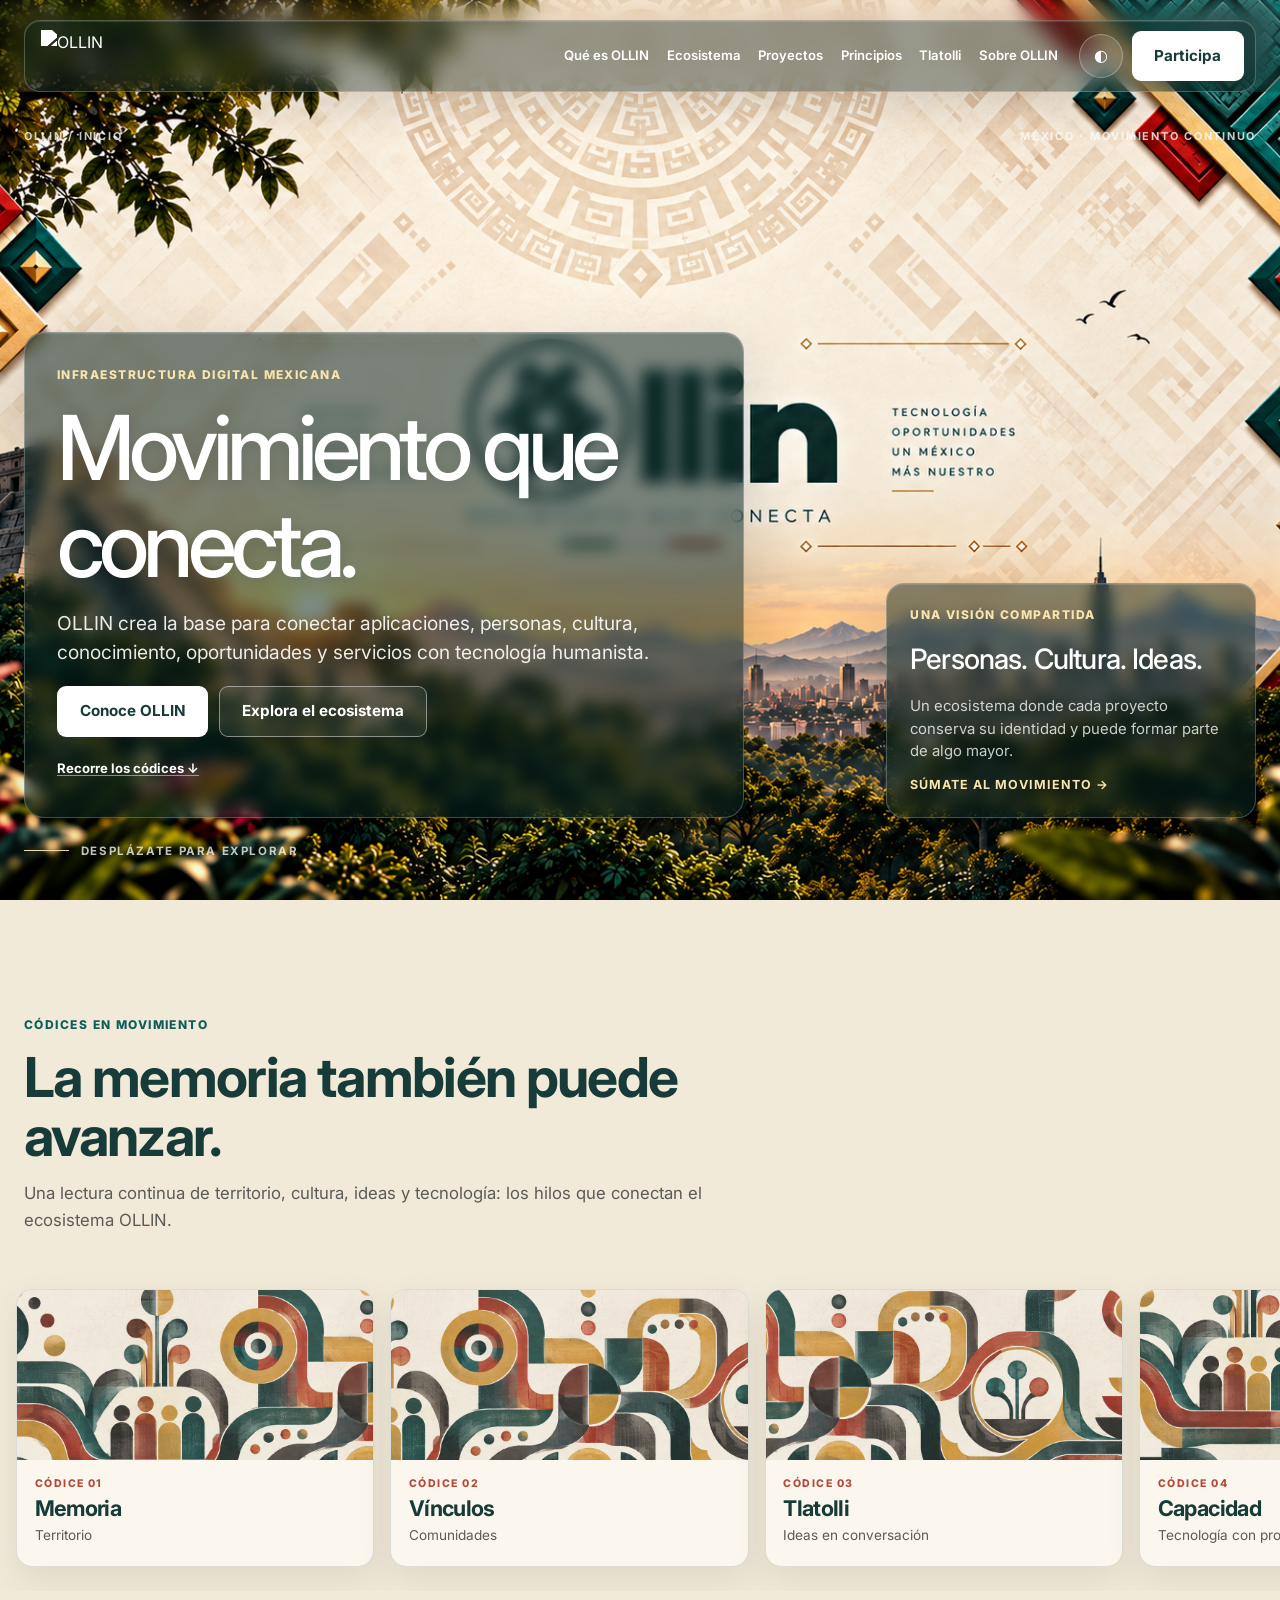
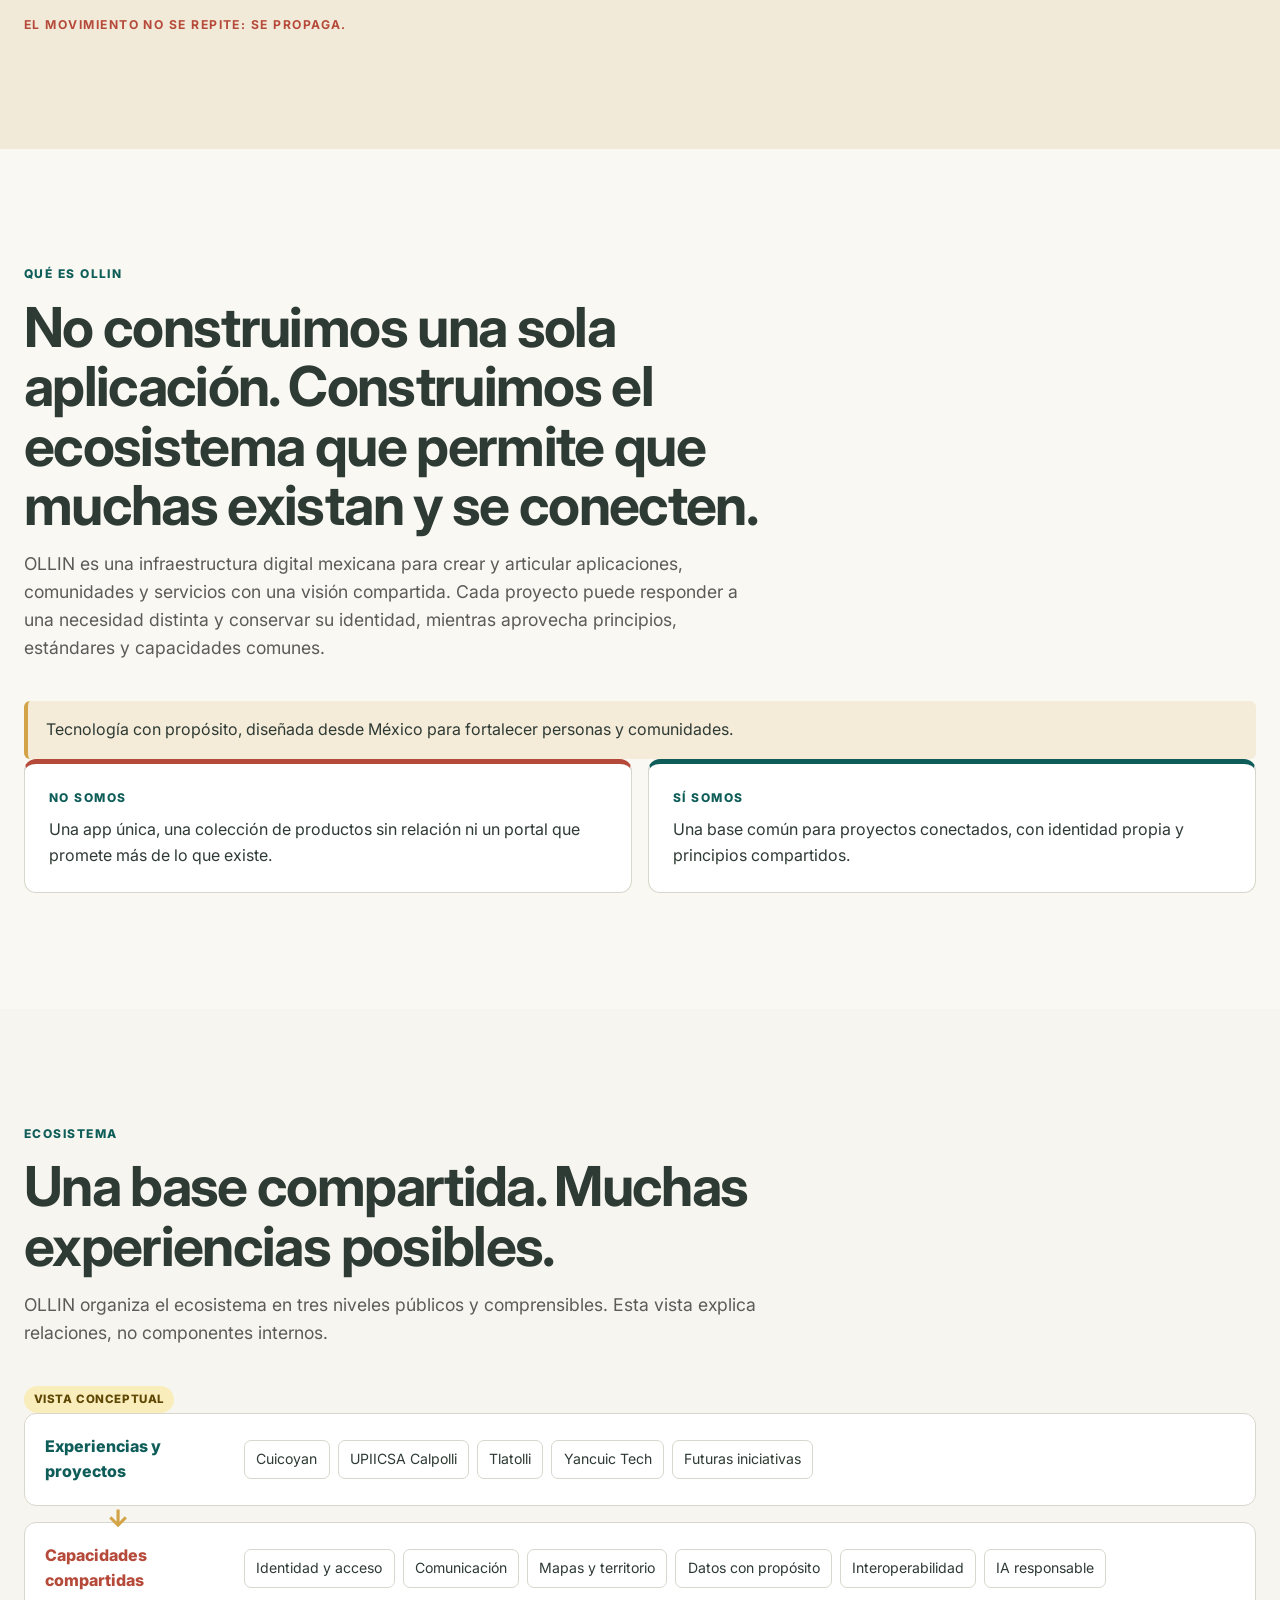
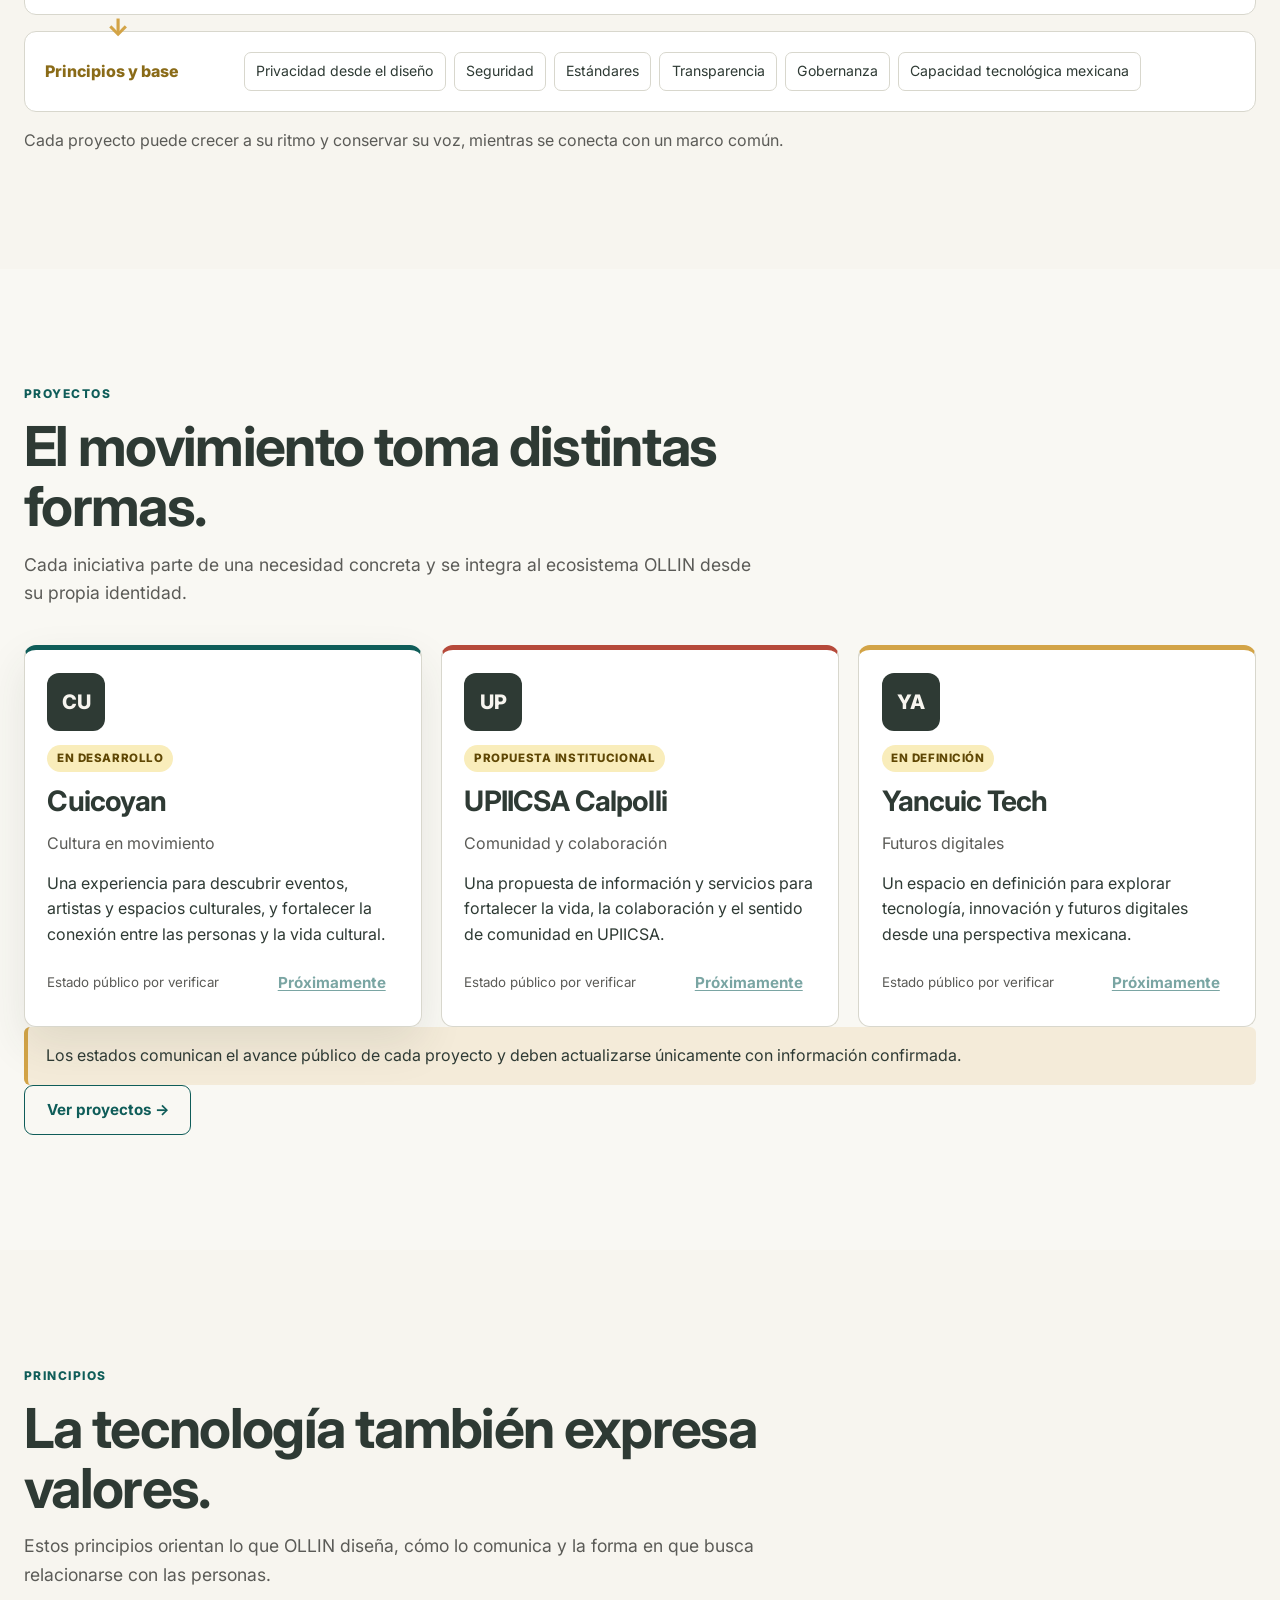
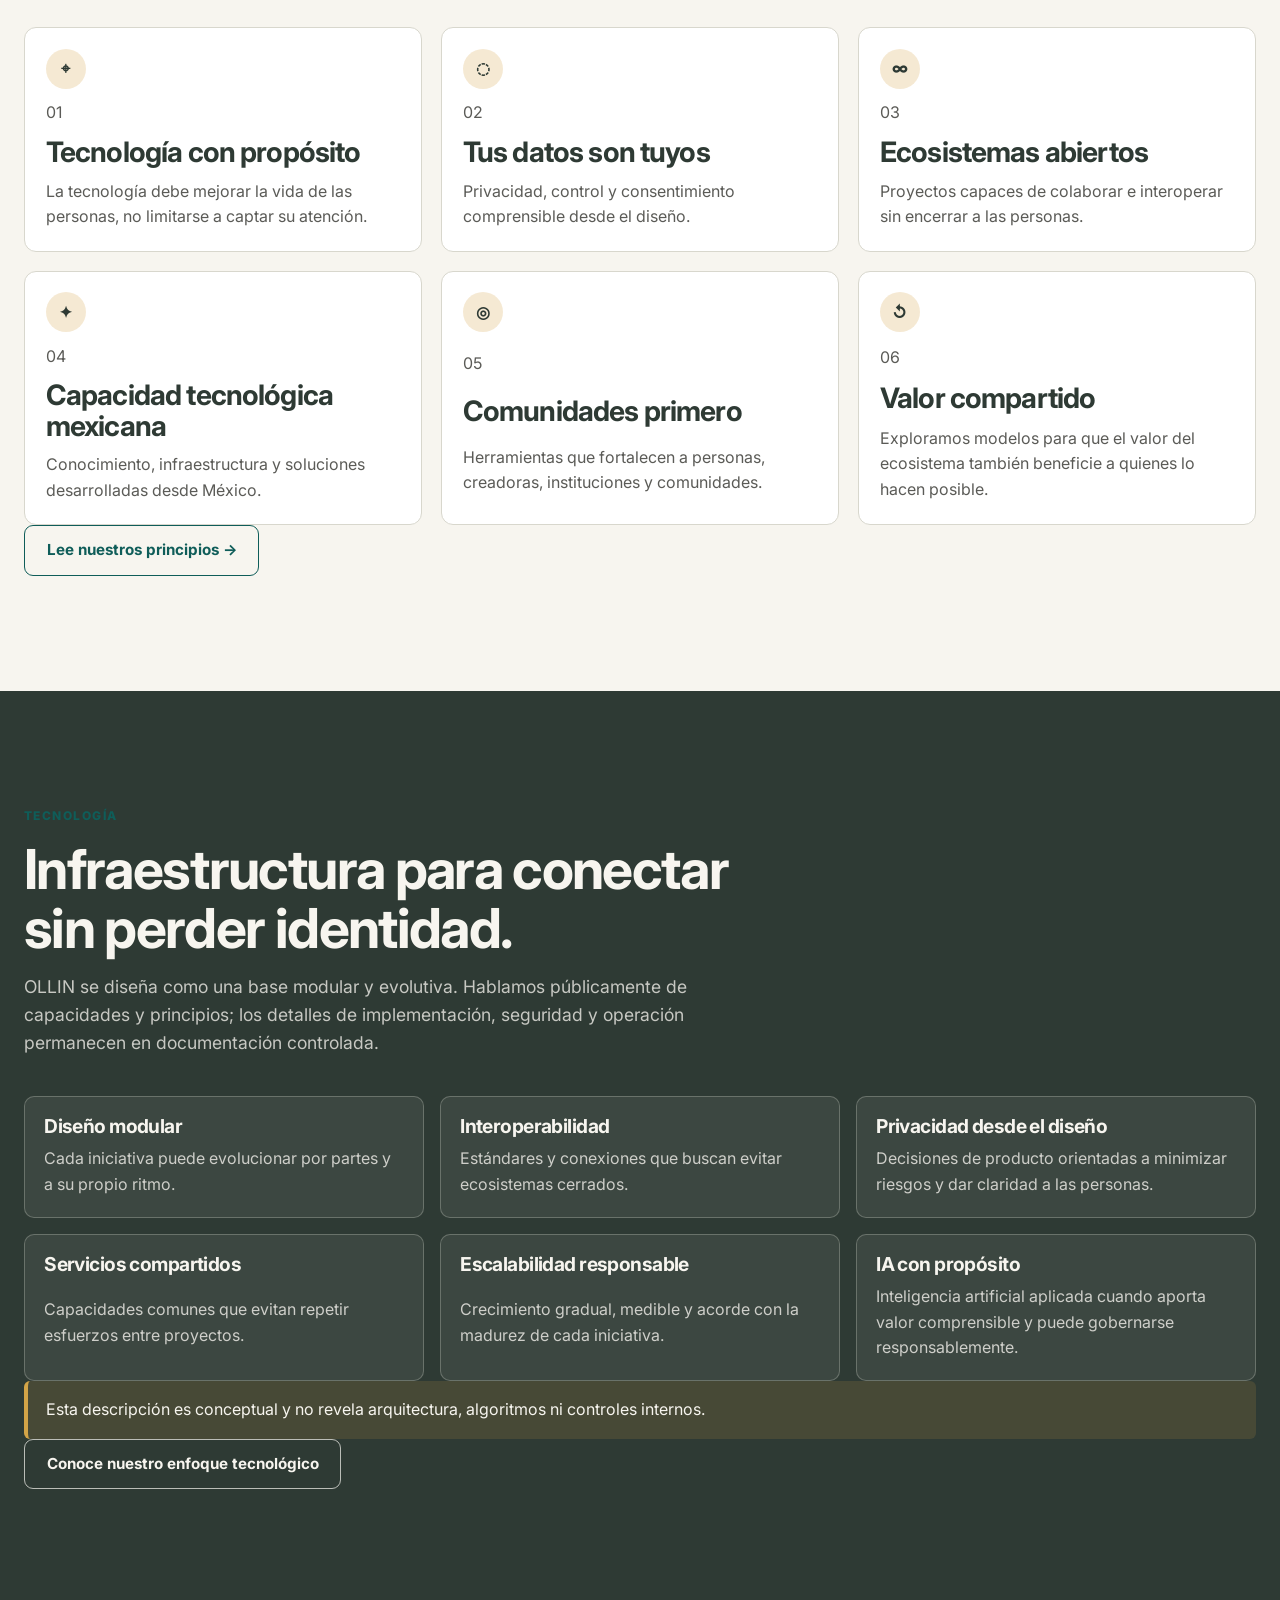
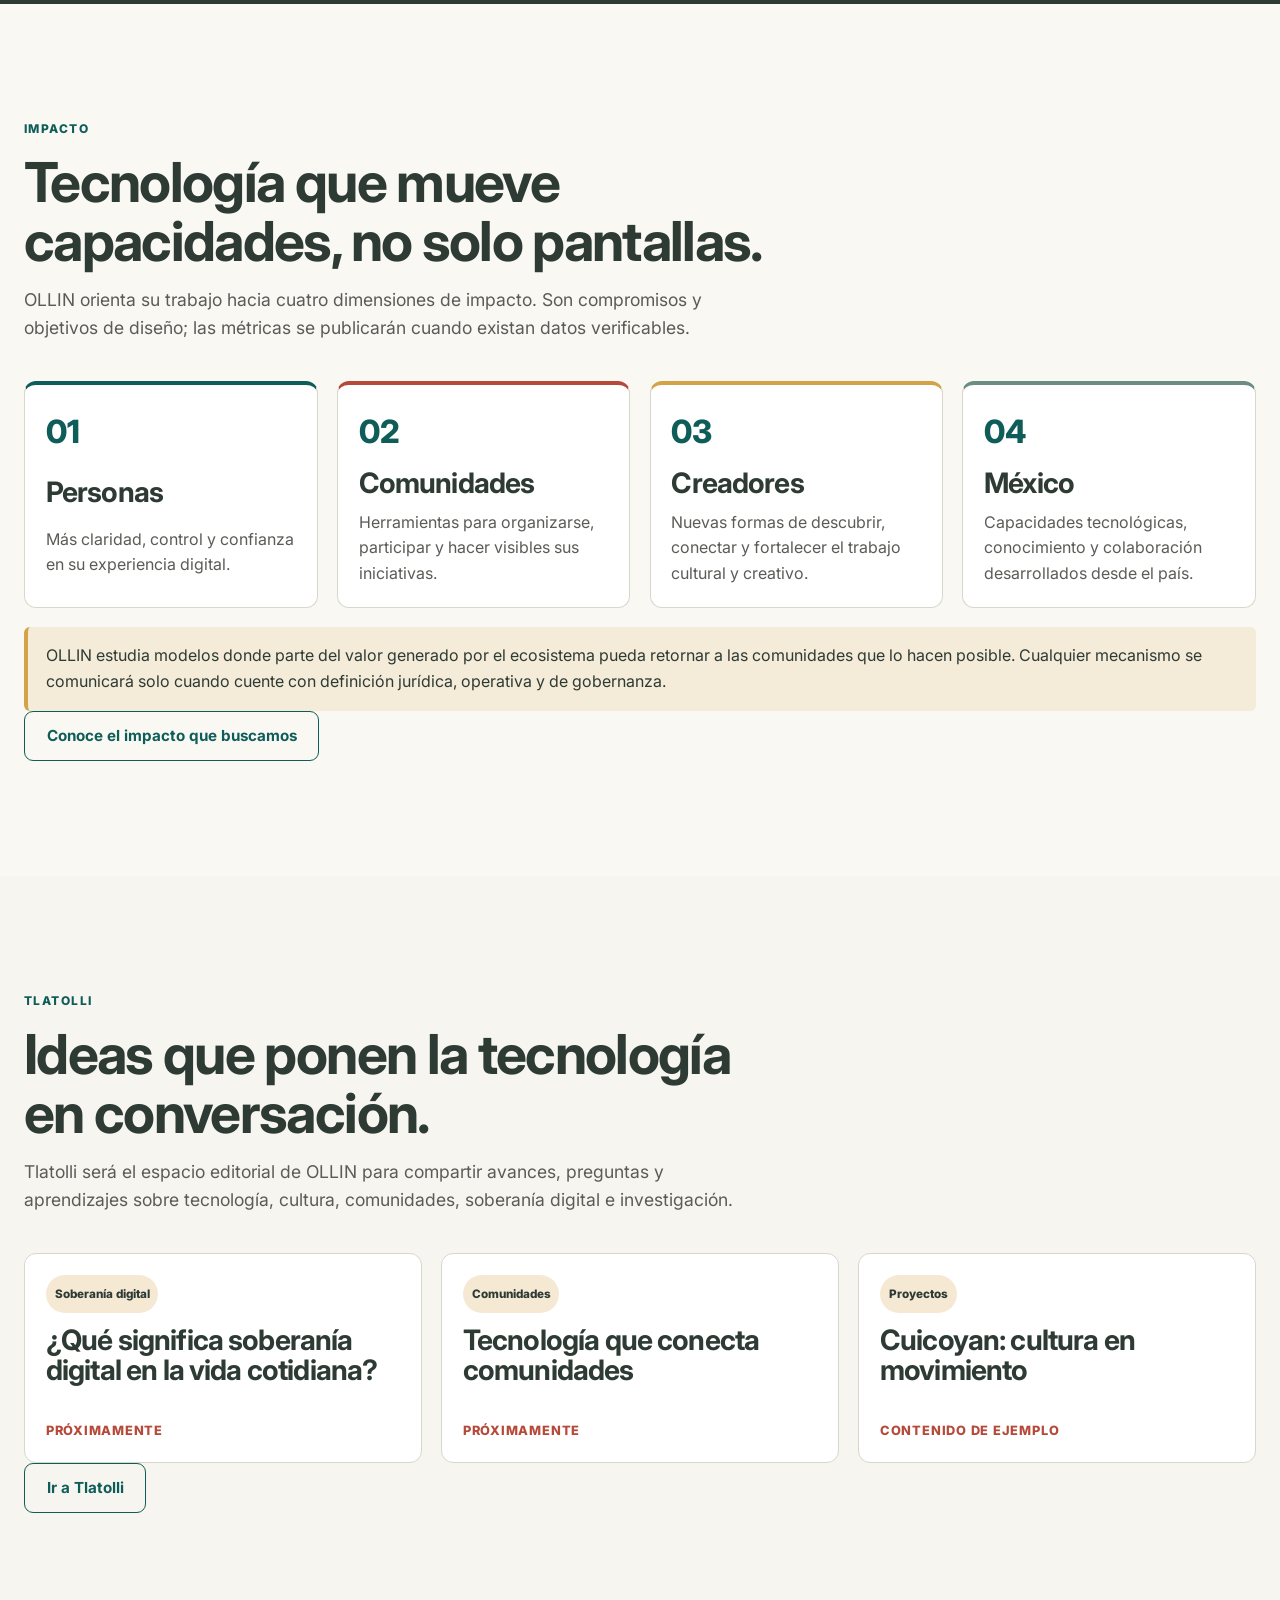
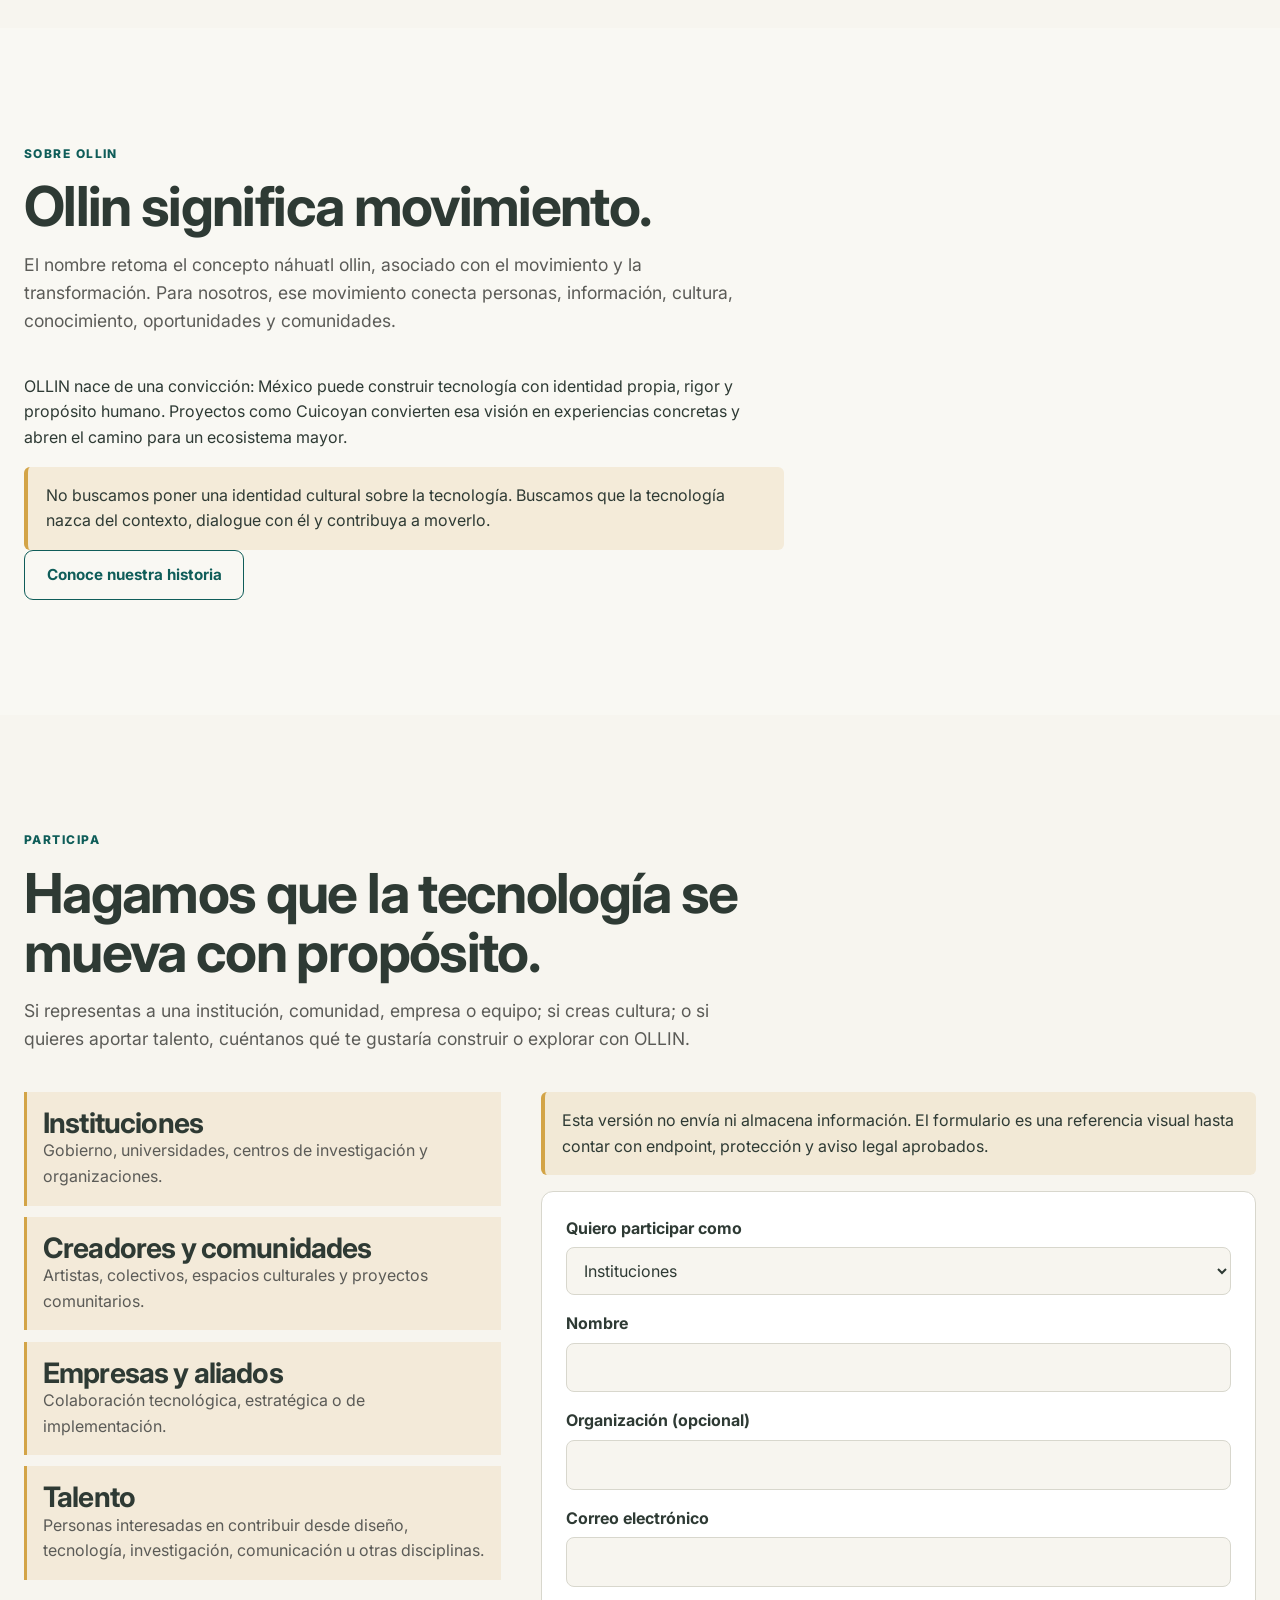
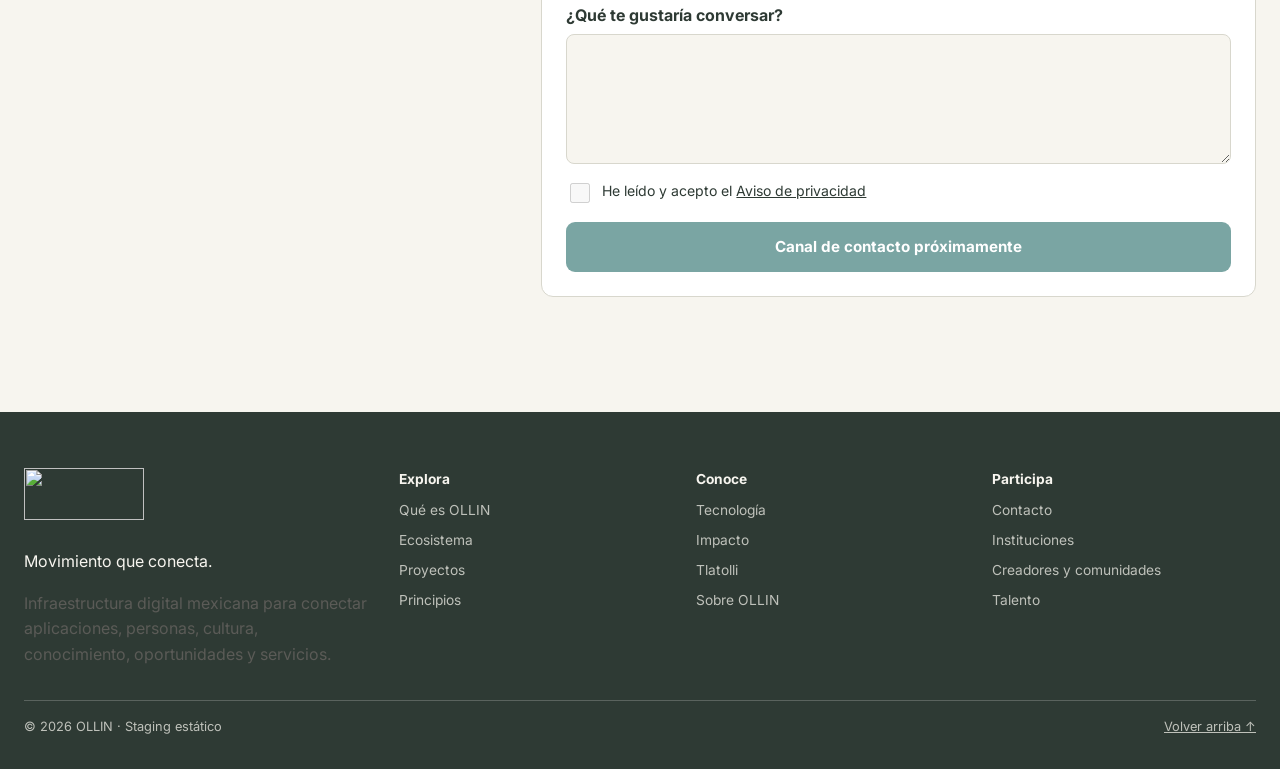
==== index.html @ 426f8459 "Cargar nueva imagen de codices en Pages" ====
<!doctype html><html lang="es-MX"><head><meta charset="UTF-8"><meta name="viewport" content="width=device-width,initial-scale=1"><meta name="description" content="OLLIN conecta tecnología, personas, cultura, conocimiento y oportunidades desde México."><meta name="robots" content="noindex,nofollow"><meta name="theme-color" content="#0F5D59"><link rel="preconnect" href="https://fonts.googleapis.com"><link rel="preconnect" href="https://fonts.gstatic.com" crossorigin><link href="https://fonts.googleapis.com/css2?family=Inter:wght@300;400;500;600;700&display=swap" rel="stylesheet"><link rel="icon" href="./public/favicon.svg"><link rel="manifest" href="./public/site.webmanifest"><title>OLLIN · Movimiento que conecta</title></head><body><div id="app"></div><script type="module" src="./src/main.js?v=20260918-codices"></script></body></html>
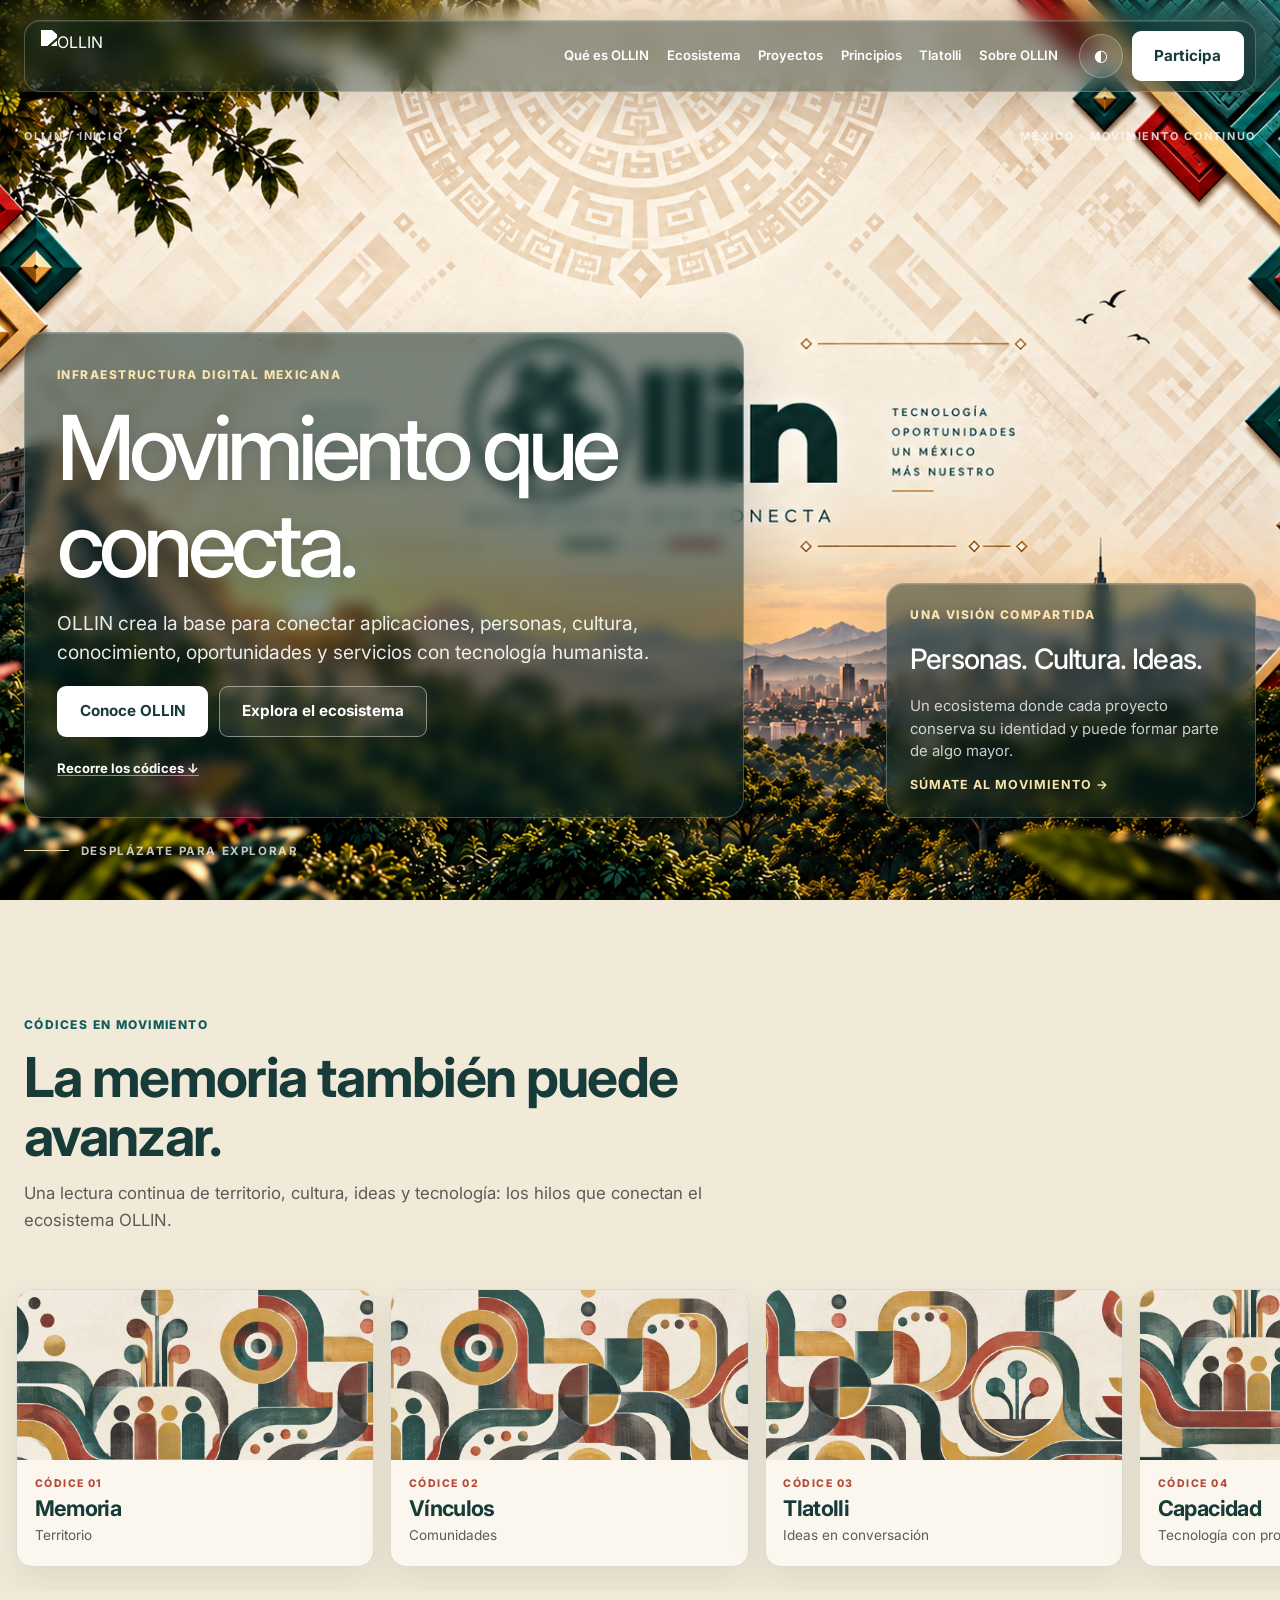
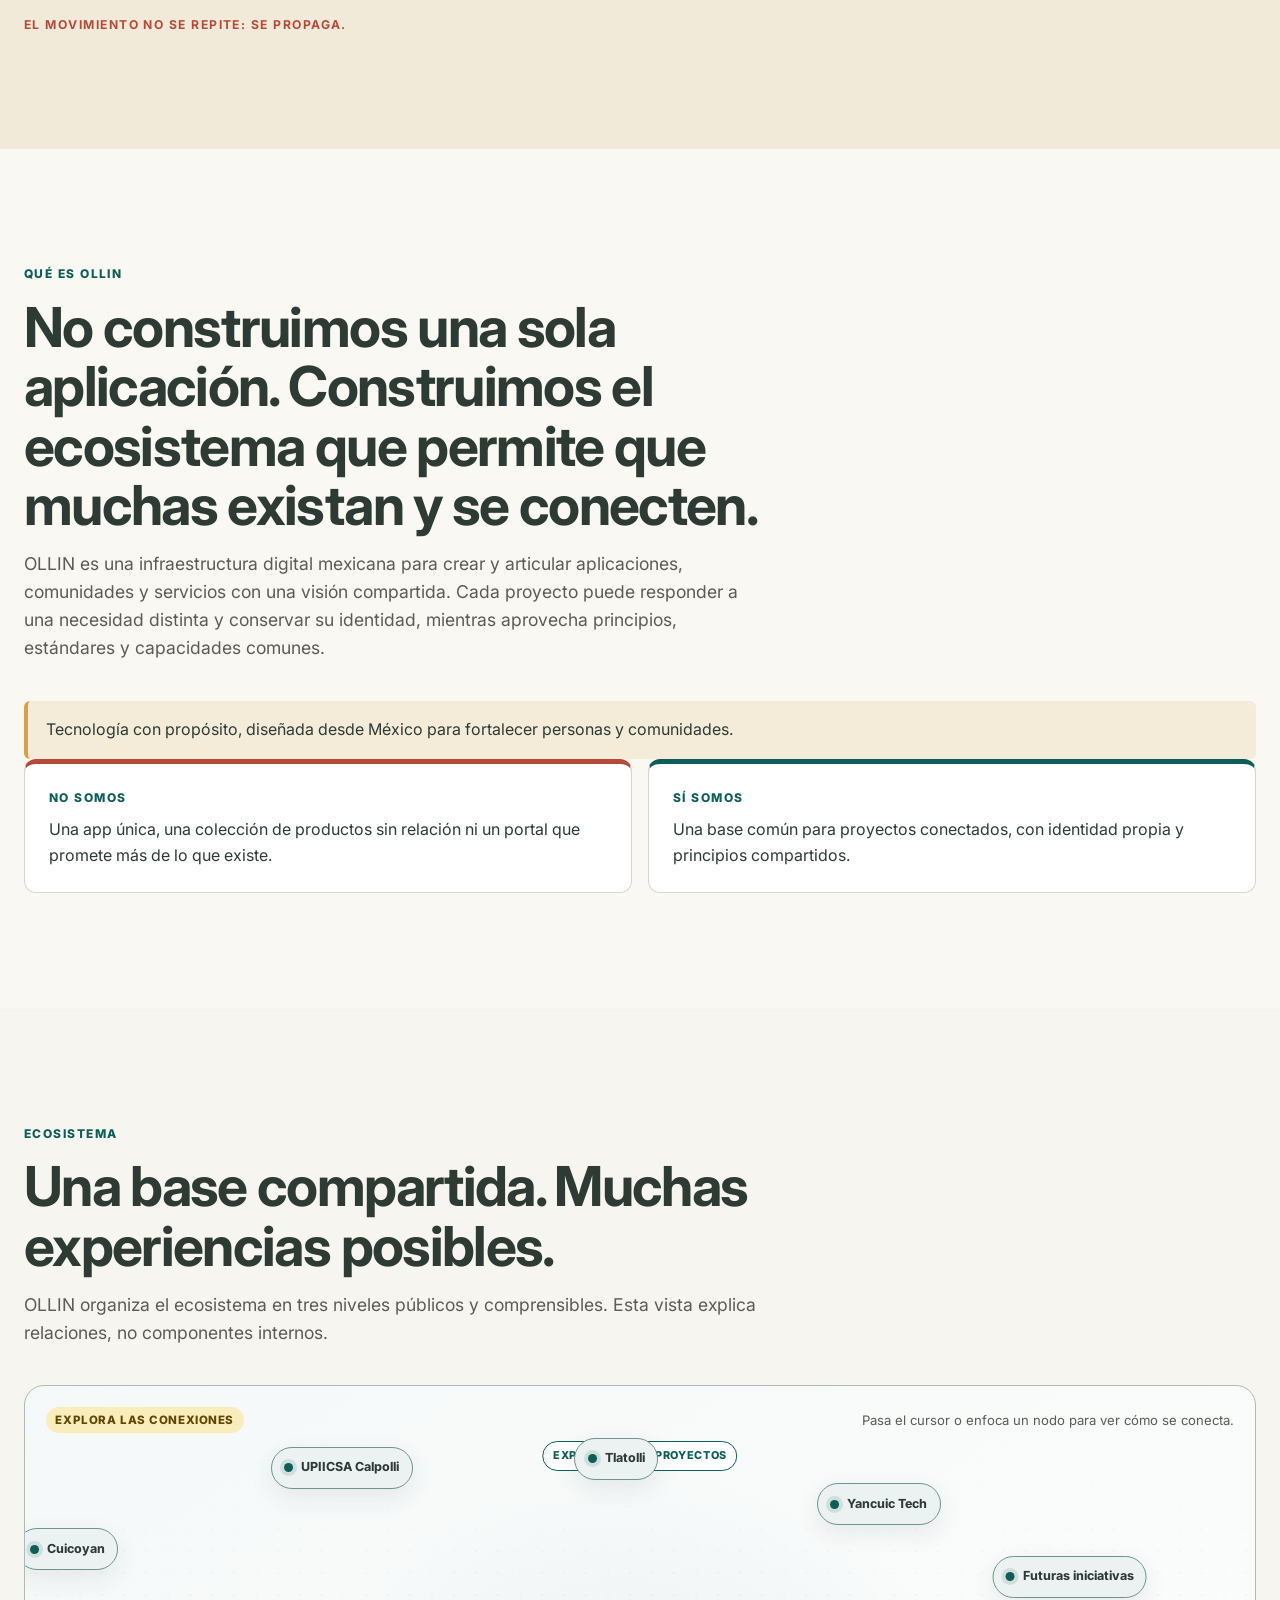
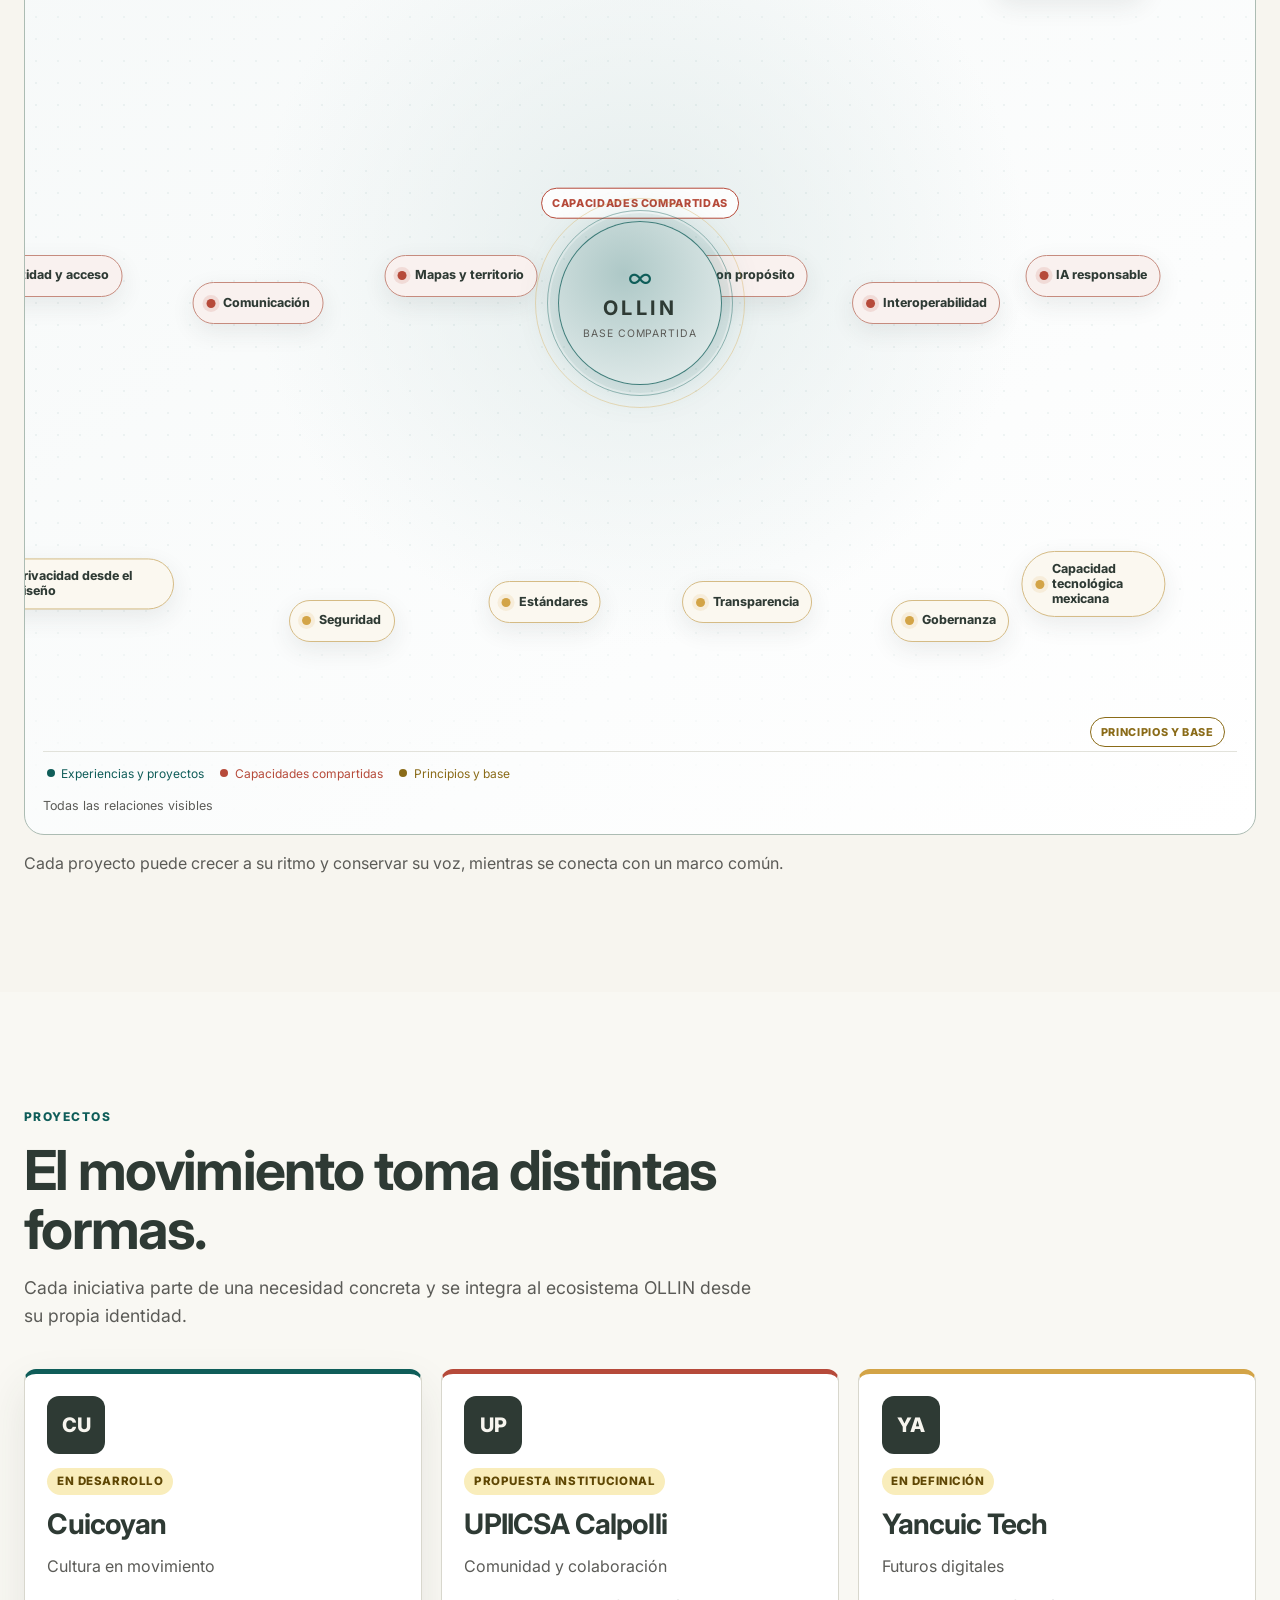
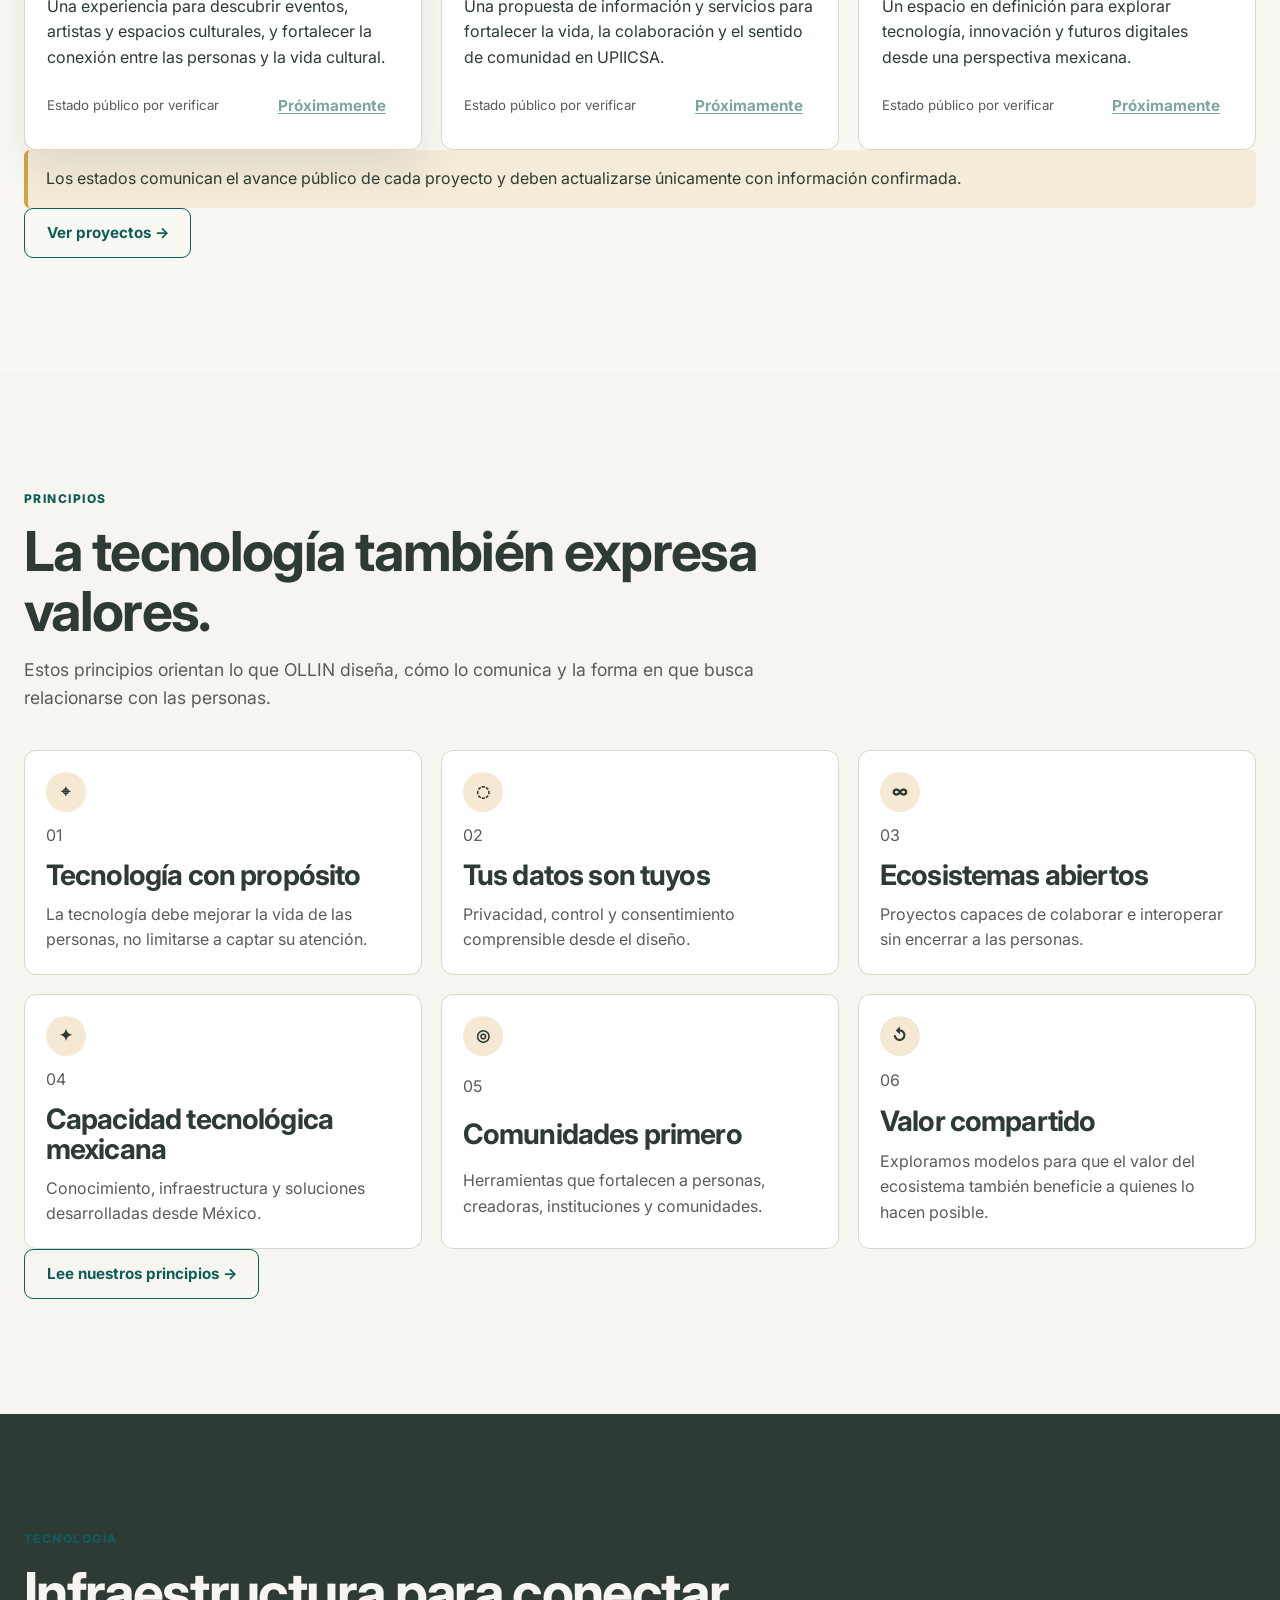
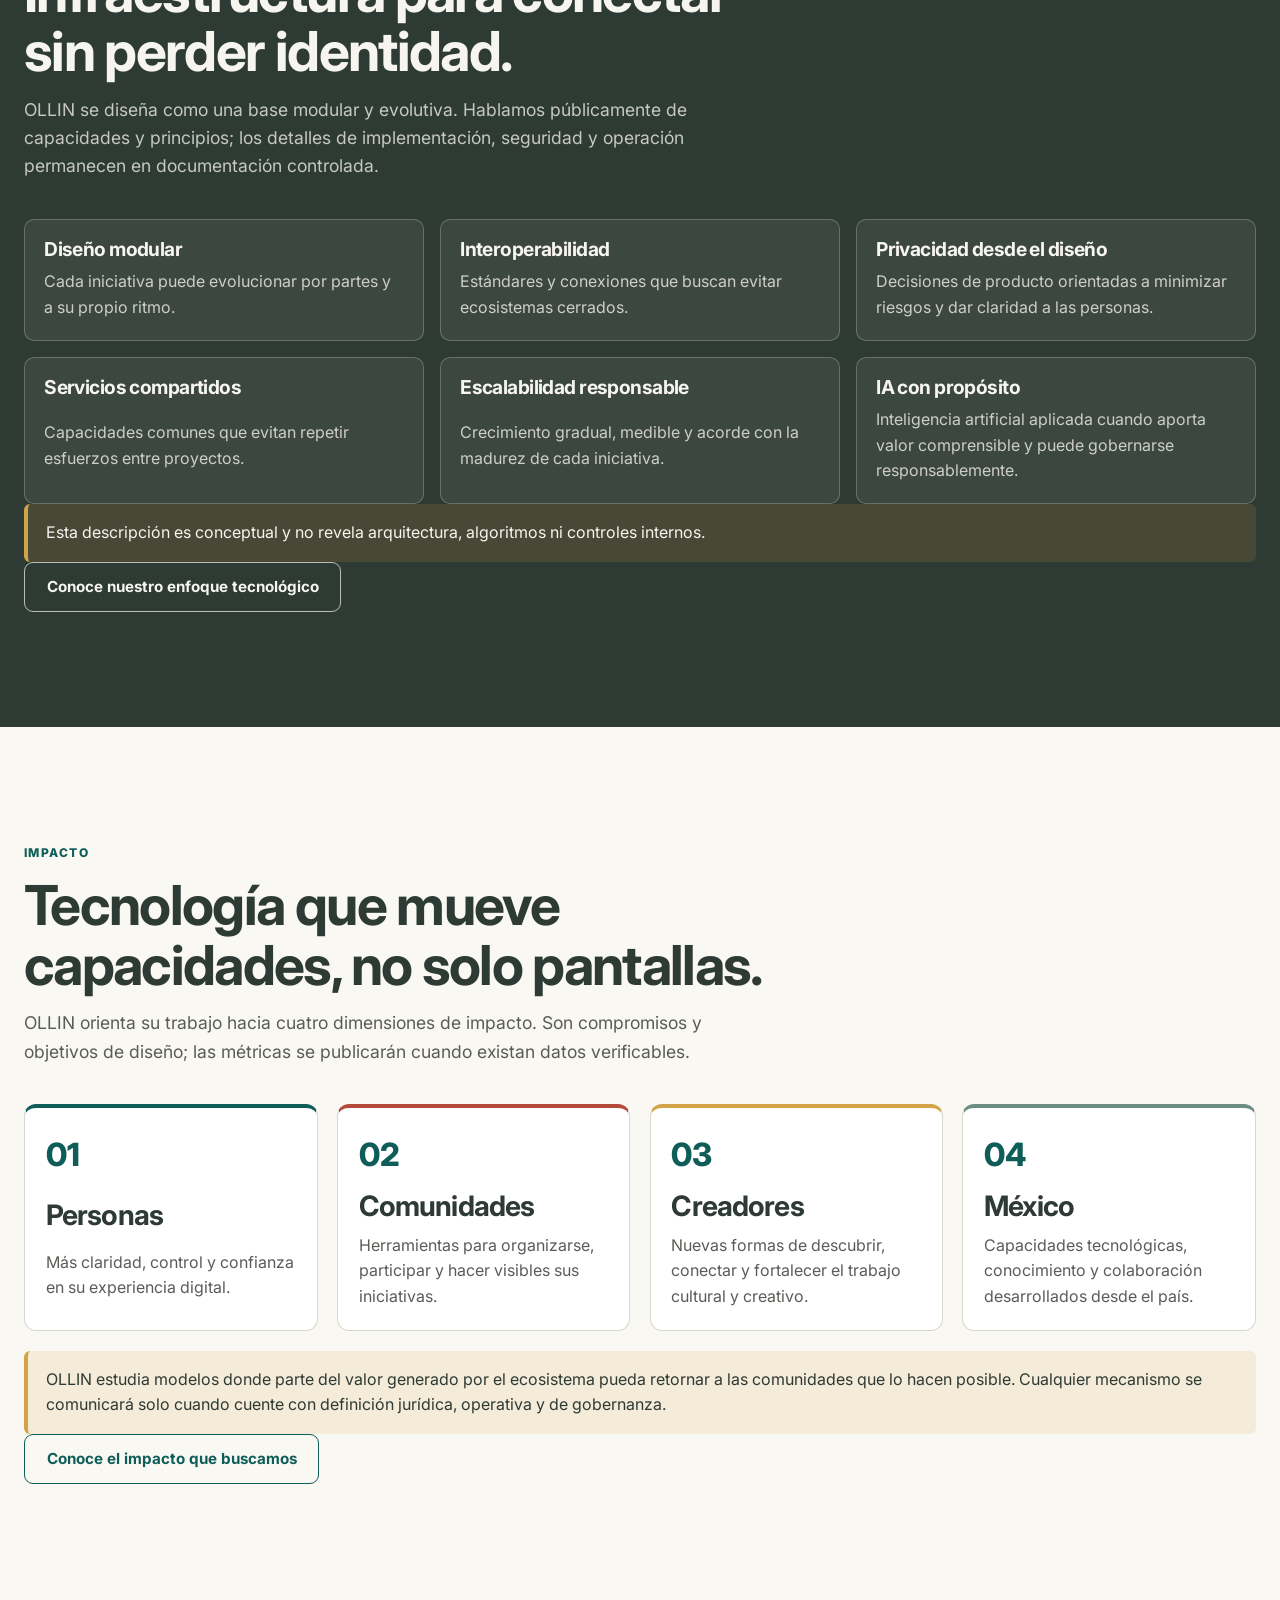
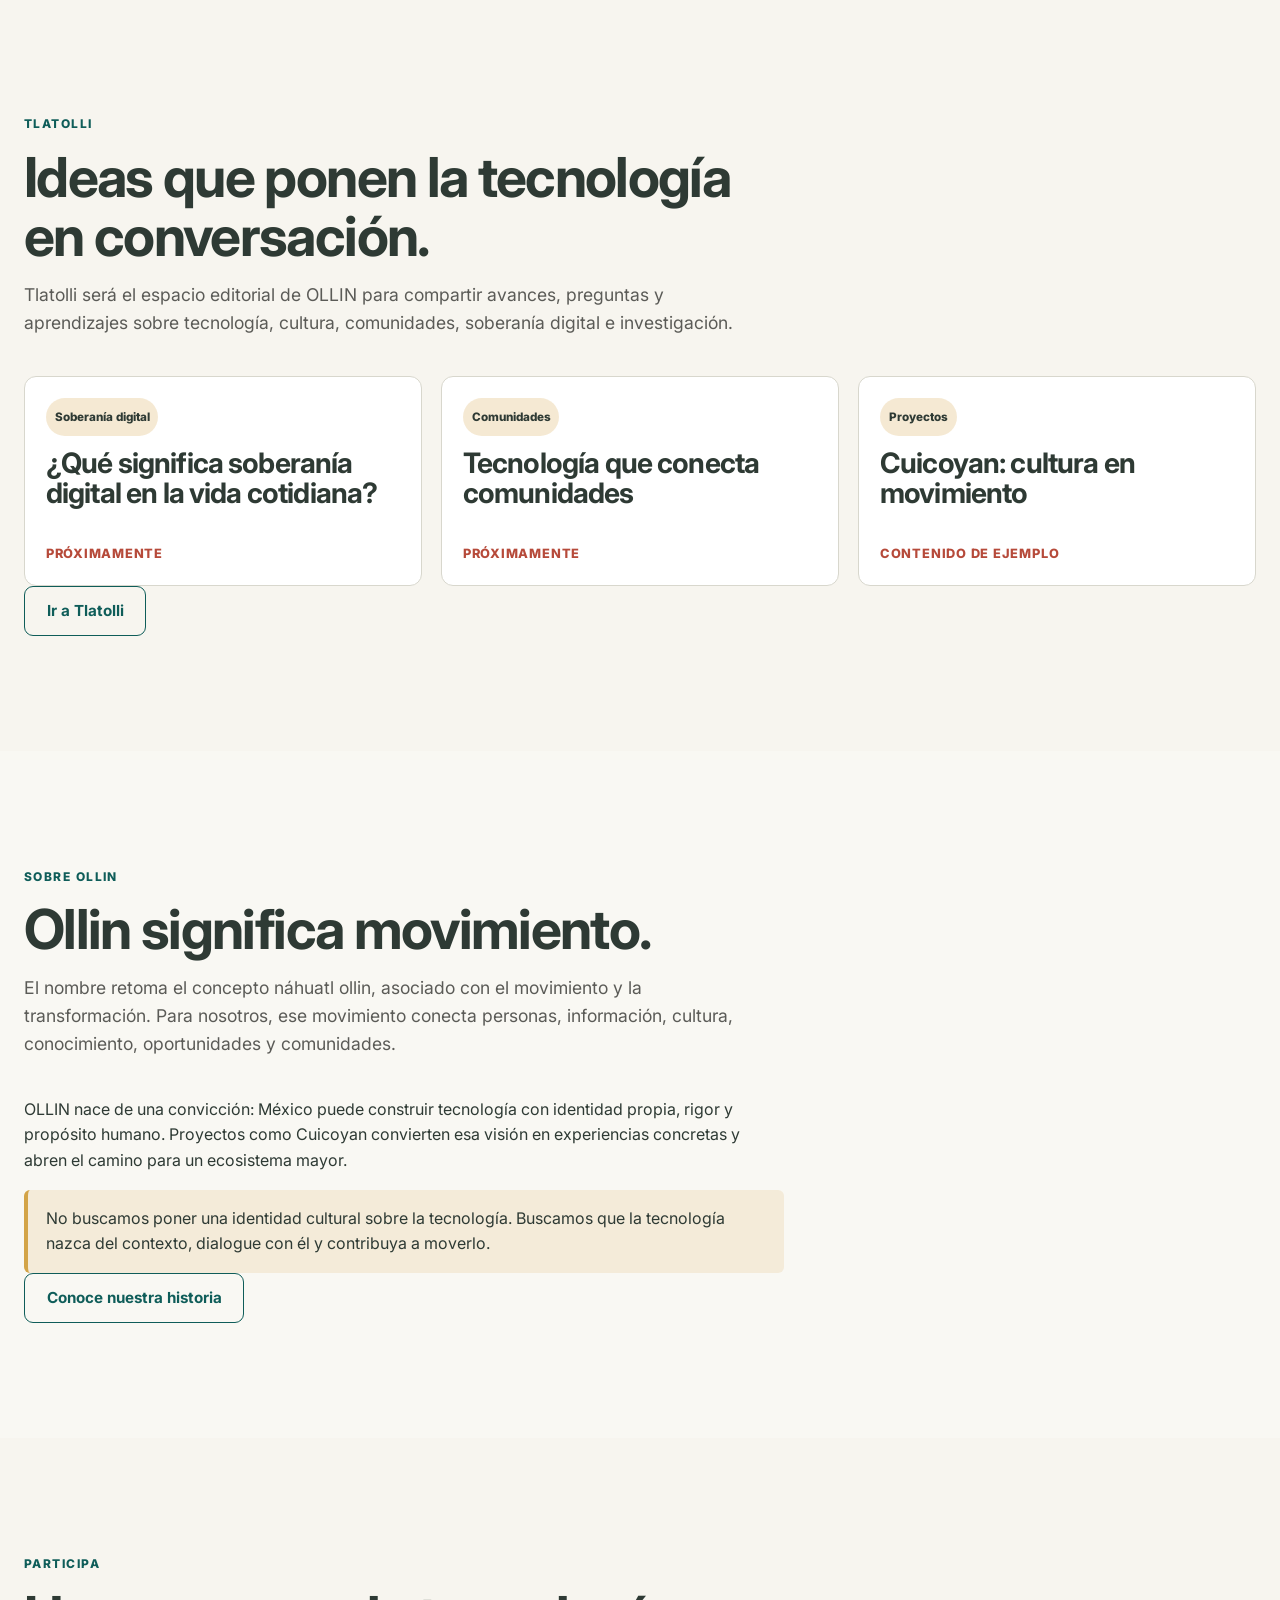
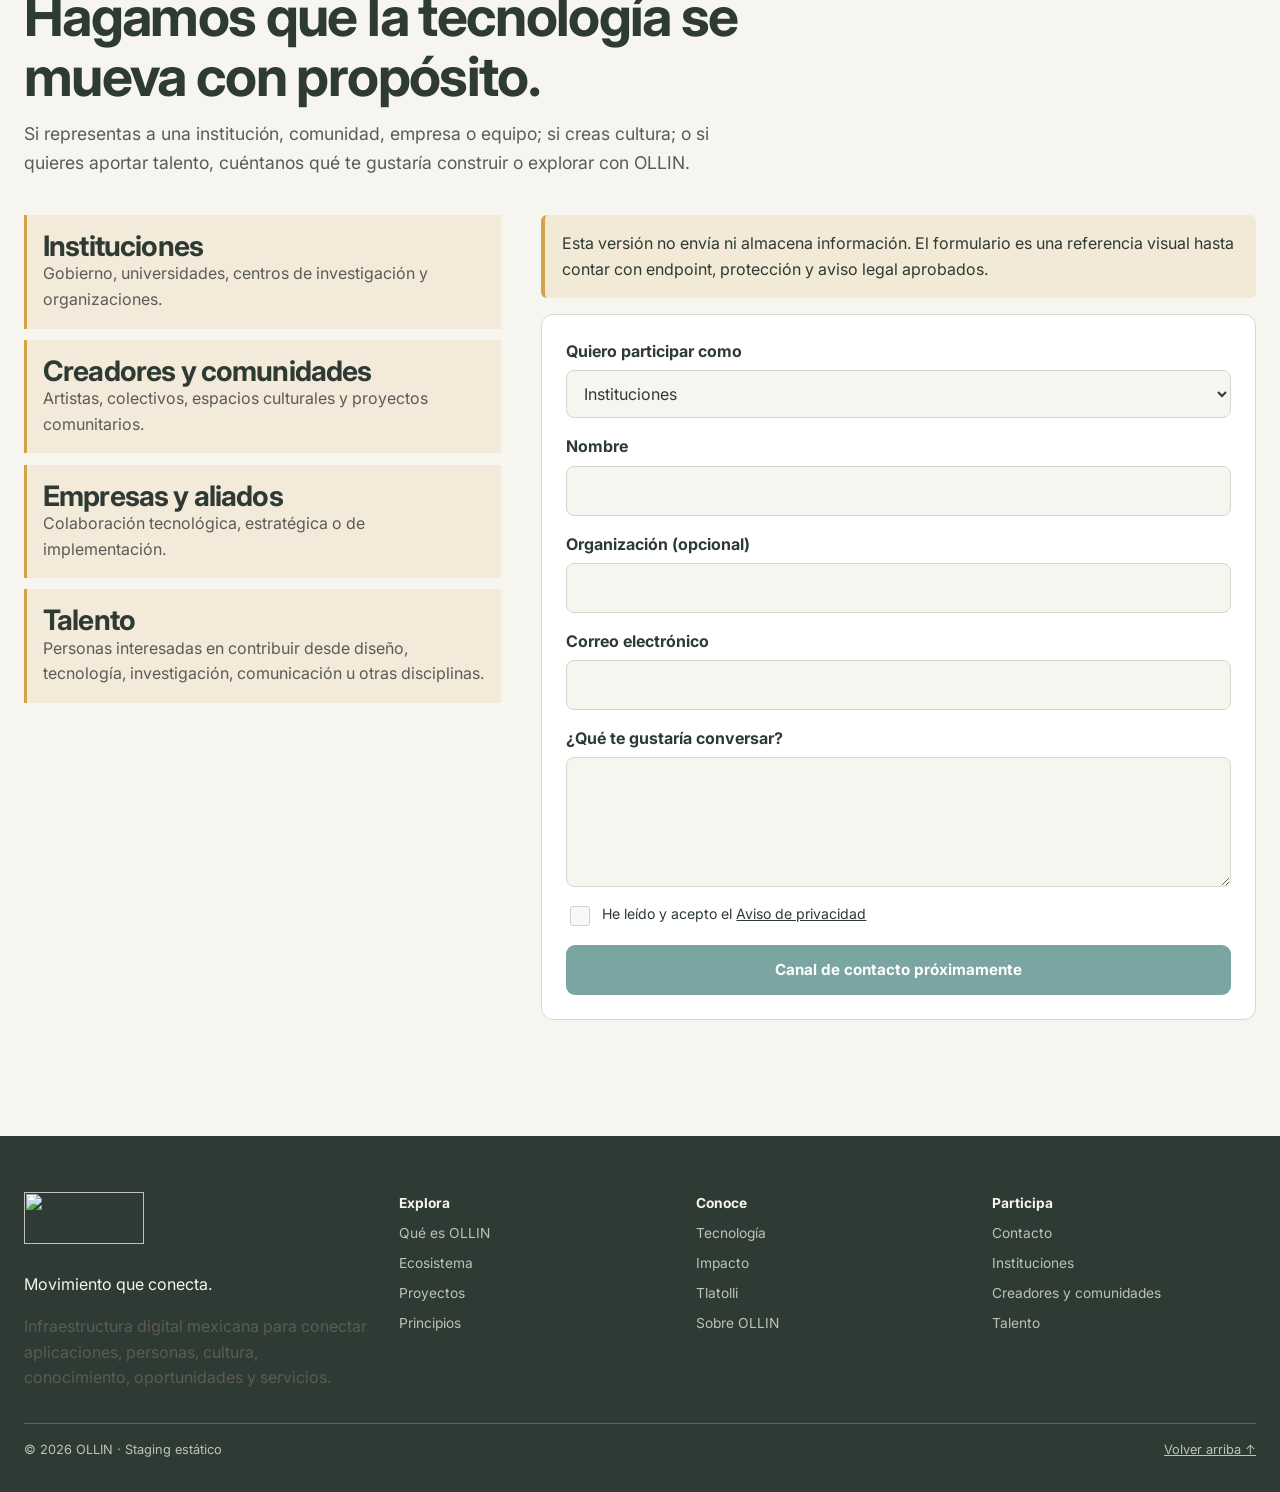
==== commit fab5bfe6: "Actualizar ecosistema con diagrama interactivo" ====
--- a/index.html
+++ b/index.html
@@ -1 +1 @@
-<!doctype html><html lang="es-MX"><head><meta charset="UTF-8"><meta name="viewport" content="width=device-width,initial-scale=1"><meta name="description" content="OLLIN conecta tecnología, personas, cultura, conocimiento y oportunidades desde México."><meta name="robots" content="noindex,nofollow"><meta name="theme-color" content="#0F5D59"><link rel="preconnect" href="https://fonts.googleapis.com"><link rel="preconnect" href="https://fonts.gstatic.com" crossorigin><link href="https://fonts.googleapis.com/css2?family=Inter:wght@300;400;500;600;700&display=swap" rel="stylesheet"><link rel="icon" href="./public/favicon.svg"><link rel="manifest" href="./public/site.webmanifest"><title>OLLIN · Movimiento que conecta</title></head><body><div id="app"></div><script type="module" src="./src/main.js?v=20260918-codices"></script></body></html>
+<!doctype html><html lang="es-MX"><head><meta charset="UTF-8"><meta name="viewport" content="width=device-width,initial-scale=1,viewport-fit=cover"><meta name="description" content="OLLIN conecta tecnología, personas, cultura, conocimiento y oportunidades desde México."><meta name="robots" content="noindex,nofollow"><meta name="theme-color" content="#0F5D59"><meta name="apple-mobile-web-app-capable" content="yes"><meta name="apple-mobile-web-app-status-bar-style" content="black-translucent"><meta name="apple-mobile-web-app-title" content="OLLIN"><link rel="preconnect" href="https://fonts.googleapis.com"><link rel="preconnect" href="https://fonts.gstatic.com" crossorigin><link href="https://fonts.googleapis.com/css2?family=Inter:wght@300;400;500;600;700&display=swap" rel="stylesheet"><link rel="icon" href="./public/favicon.svg"><link rel="manifest" href="./public/site.webmanifest"><title>OLLIN · Movimiento que conecta</title></head><body><div id="app"></div><script type="module" src="./src/main.js?v=20260920-safari"></script></body></html>
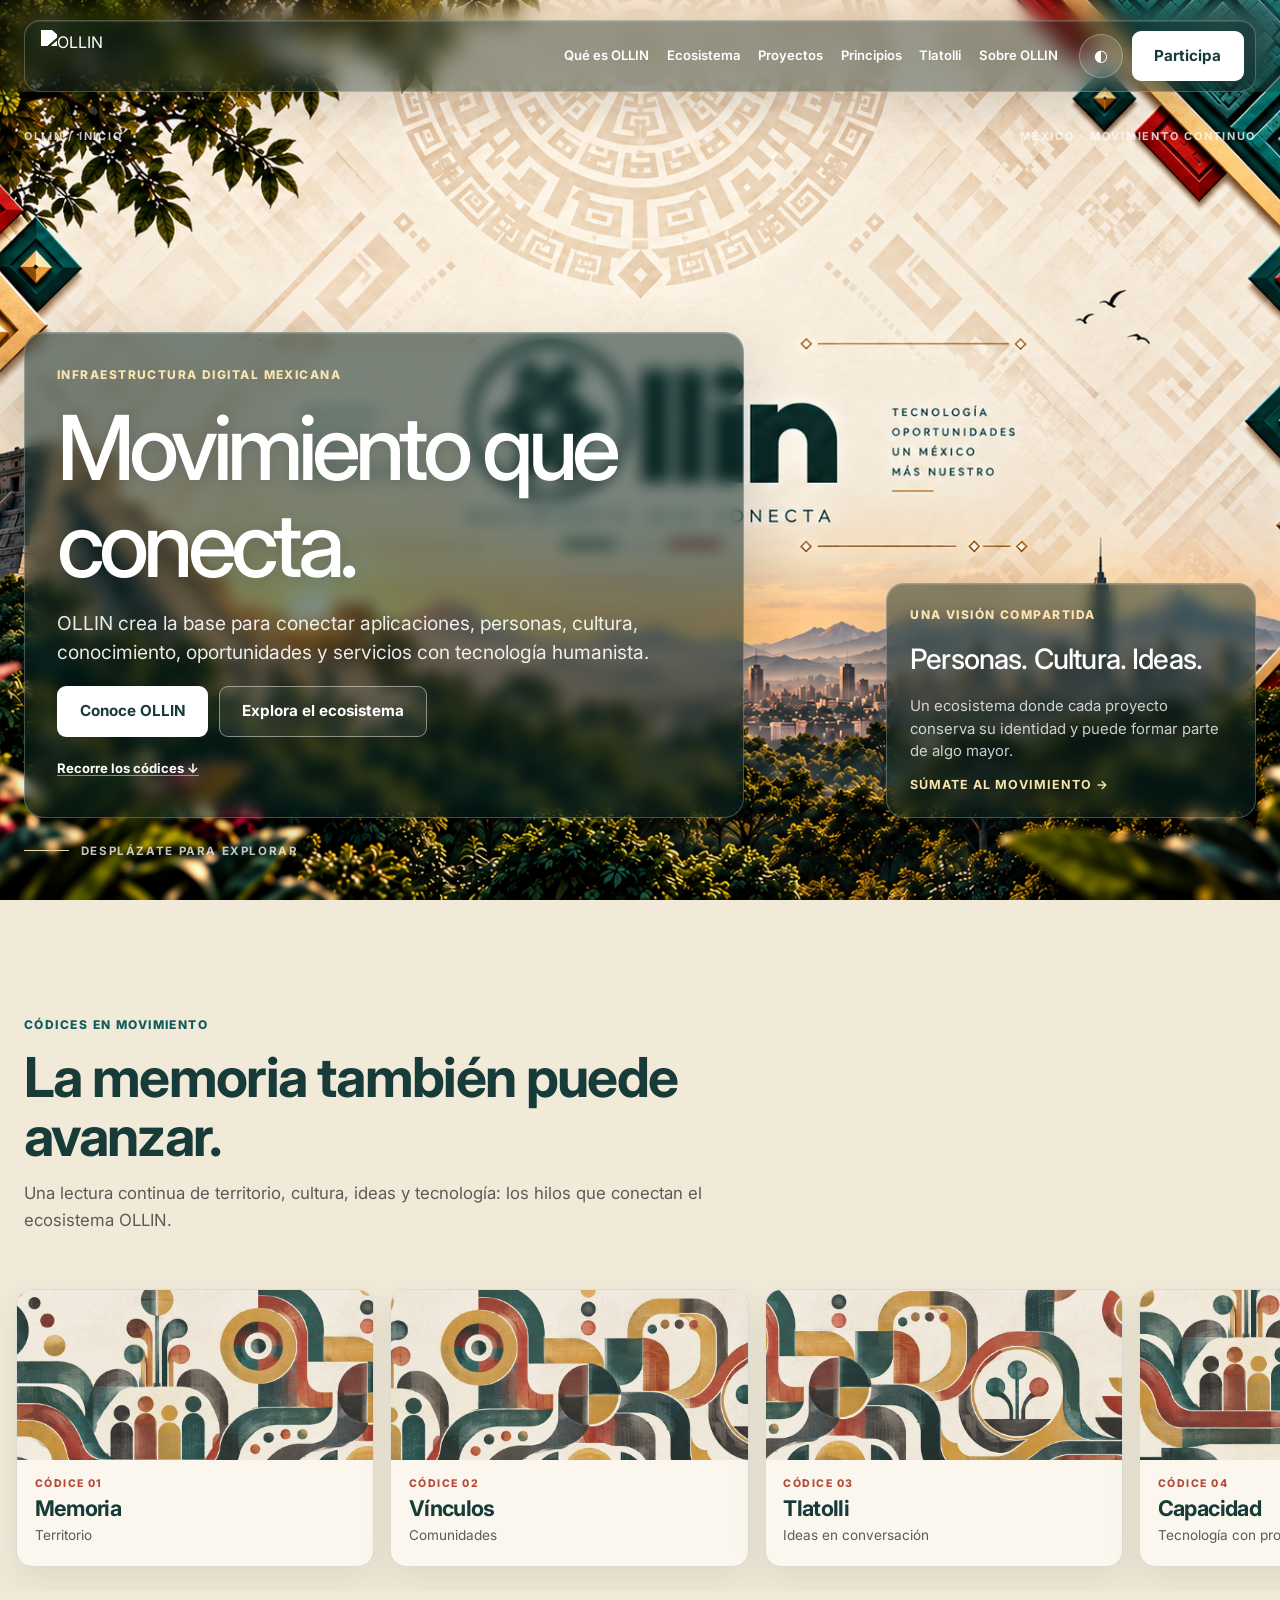
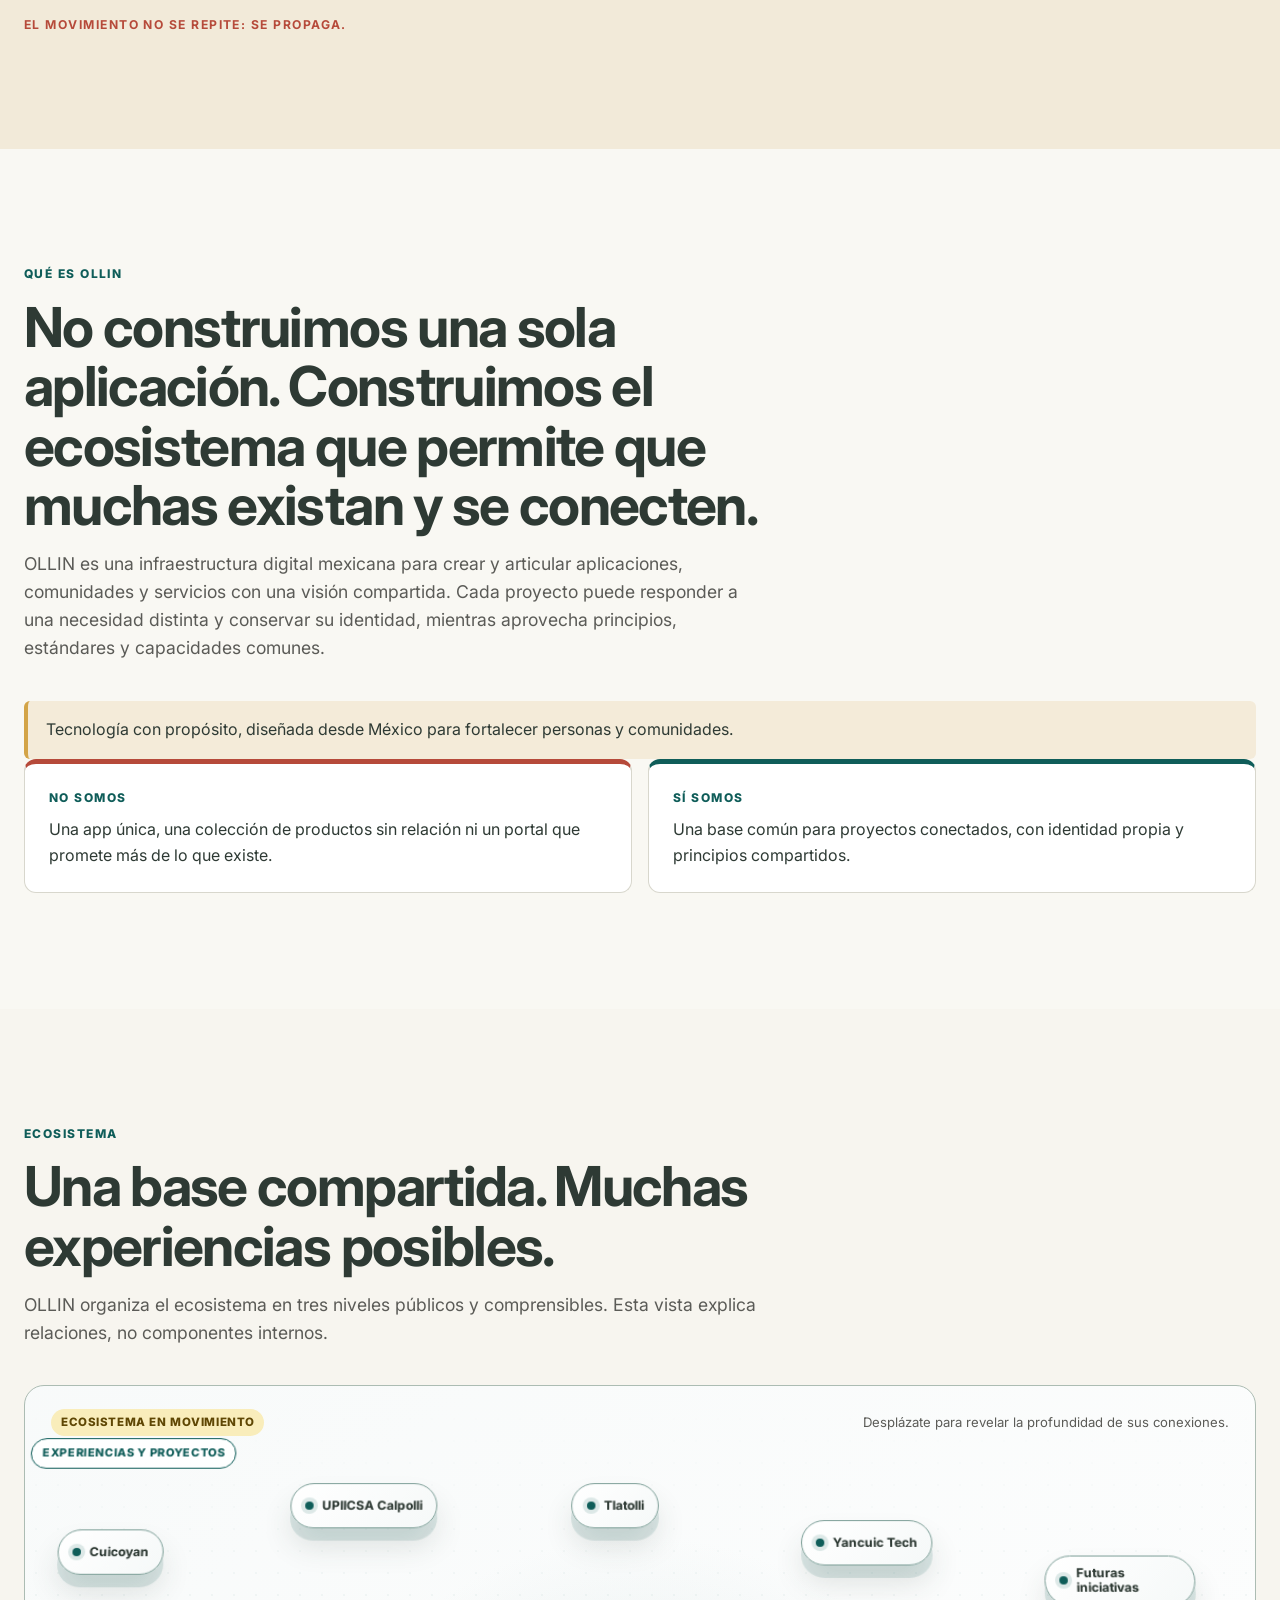
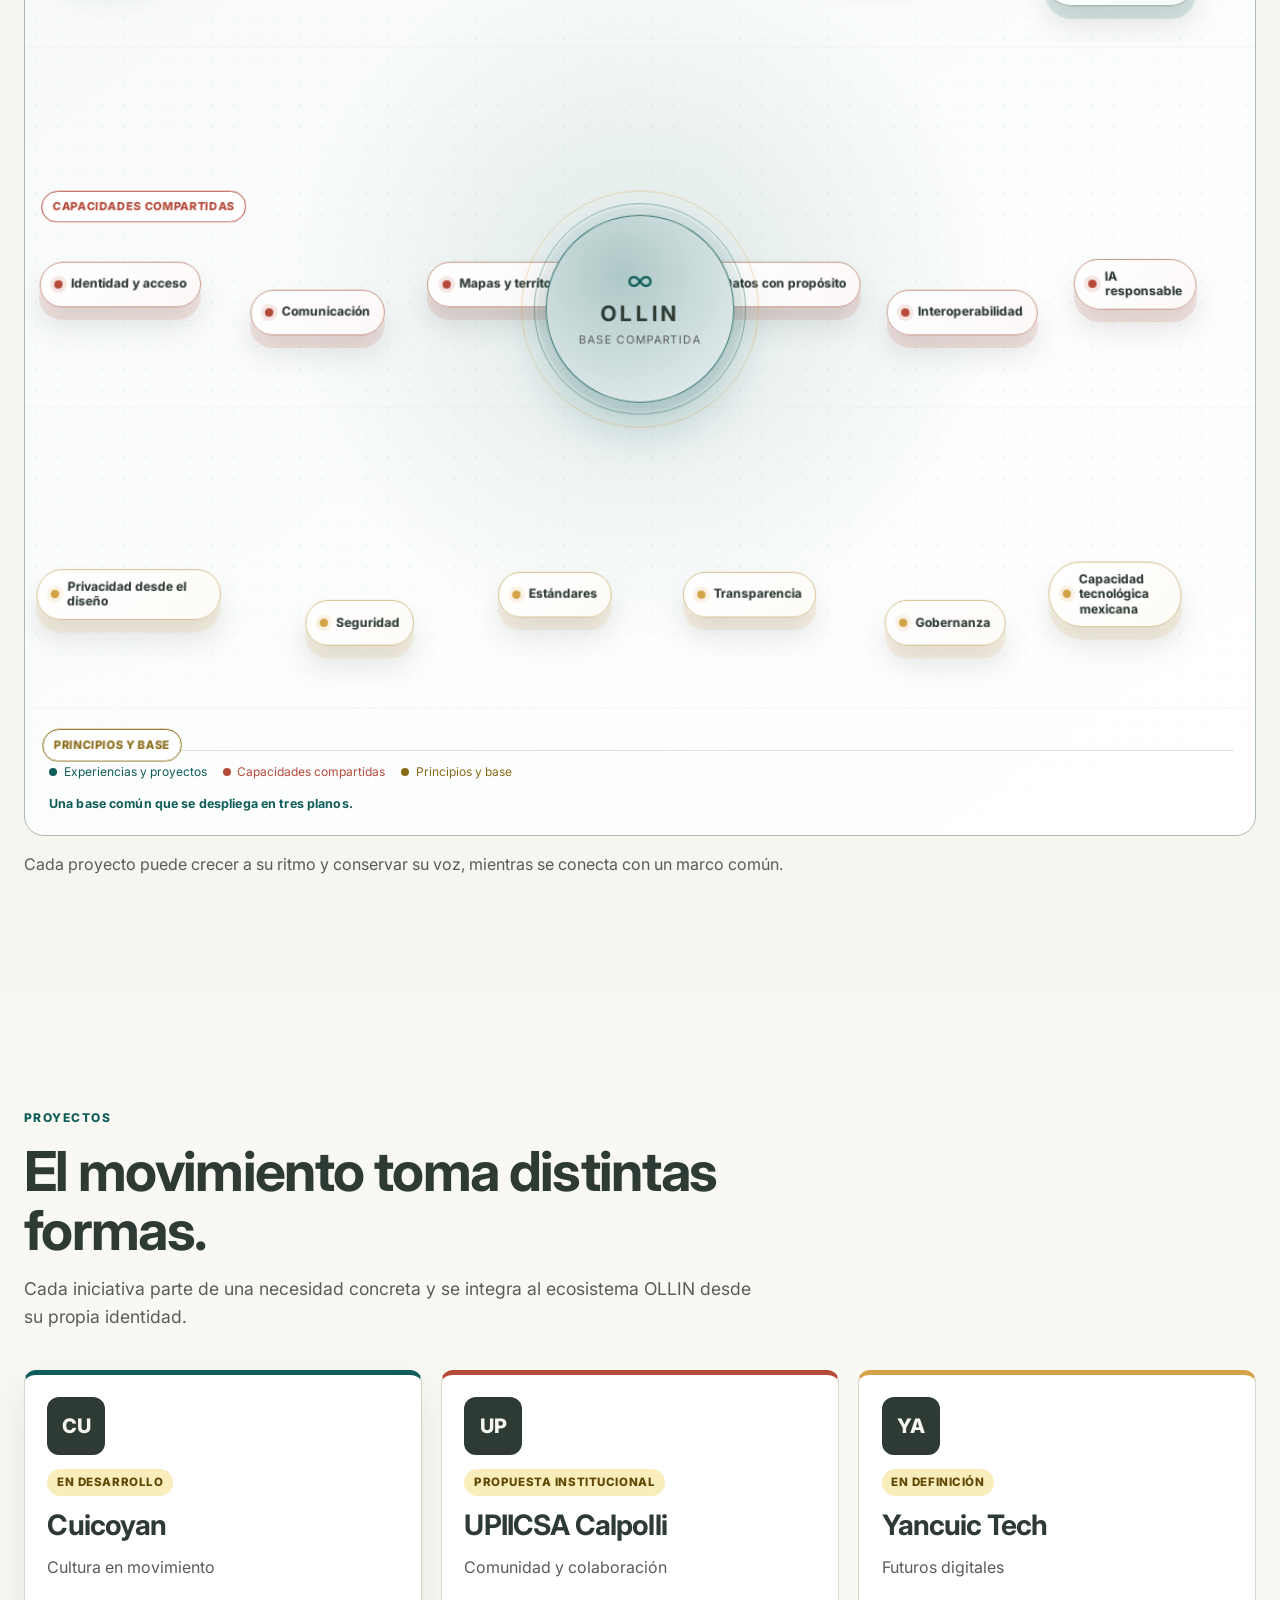
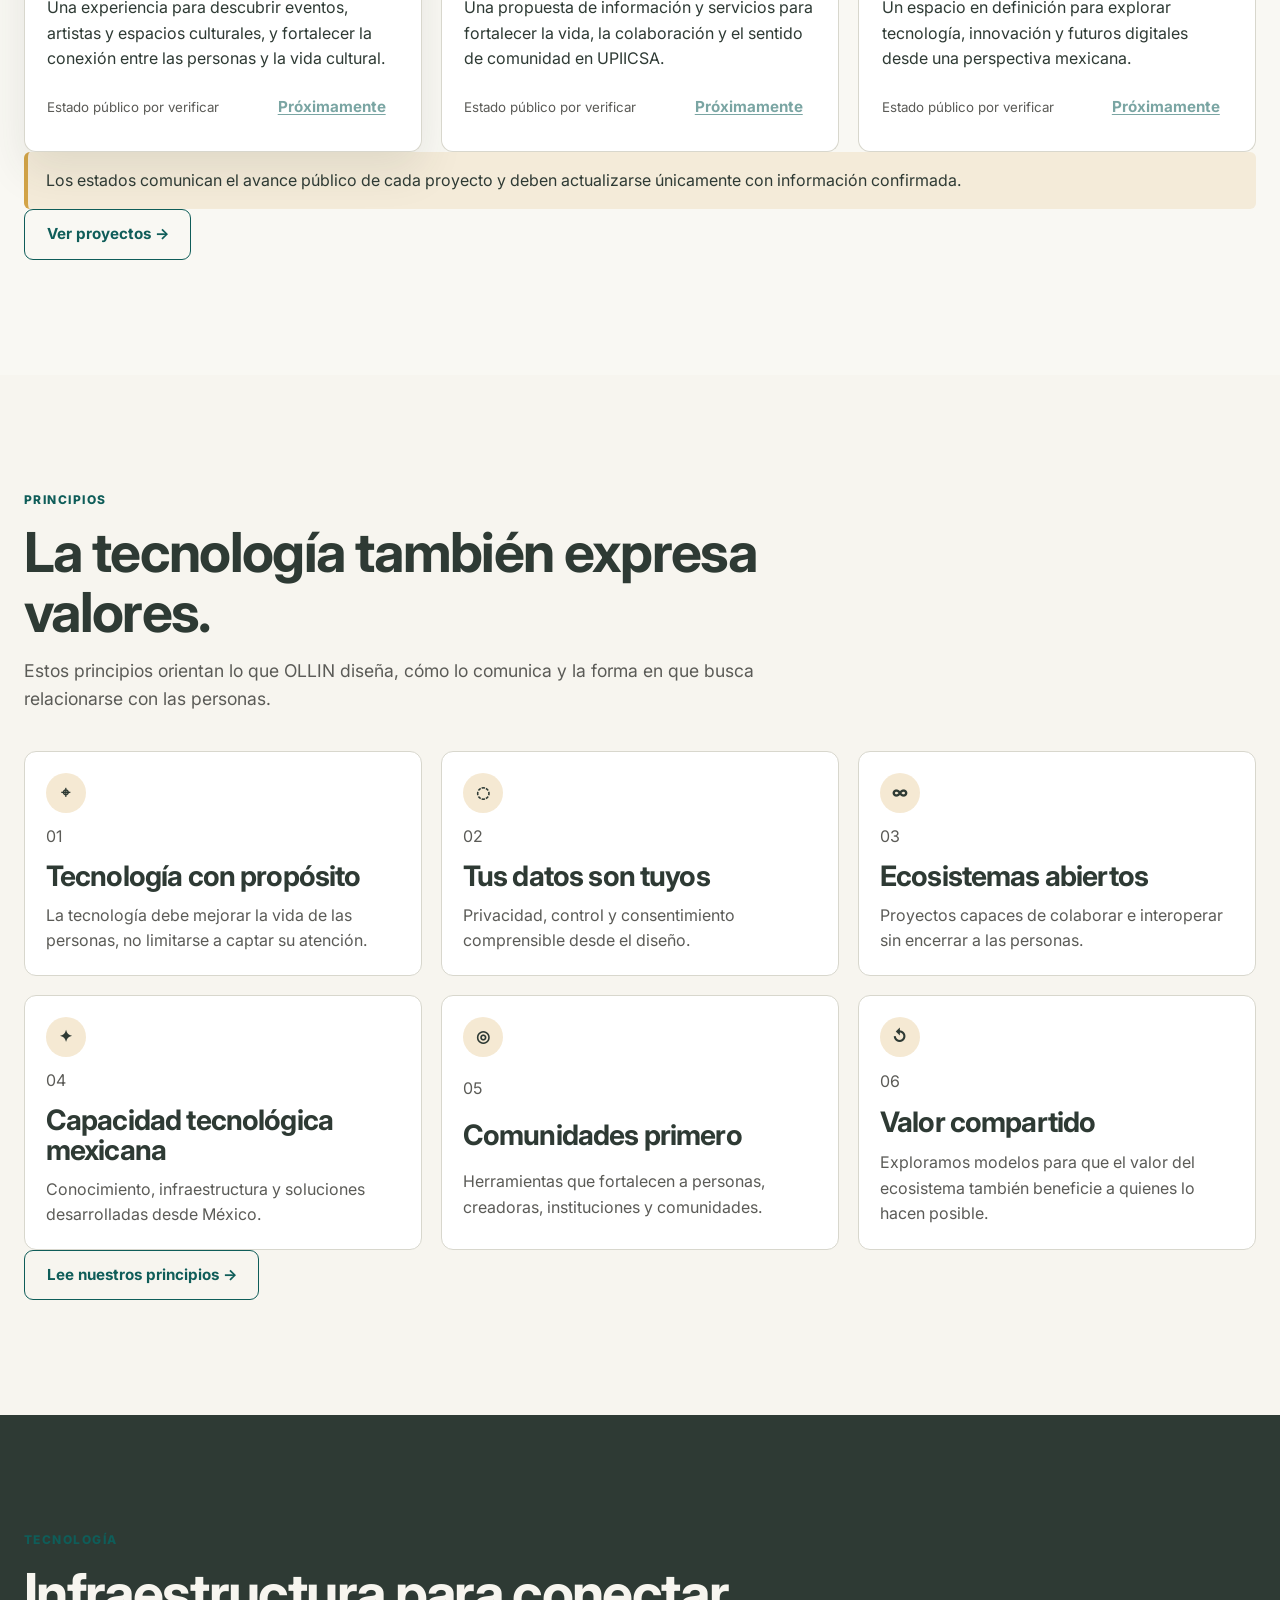
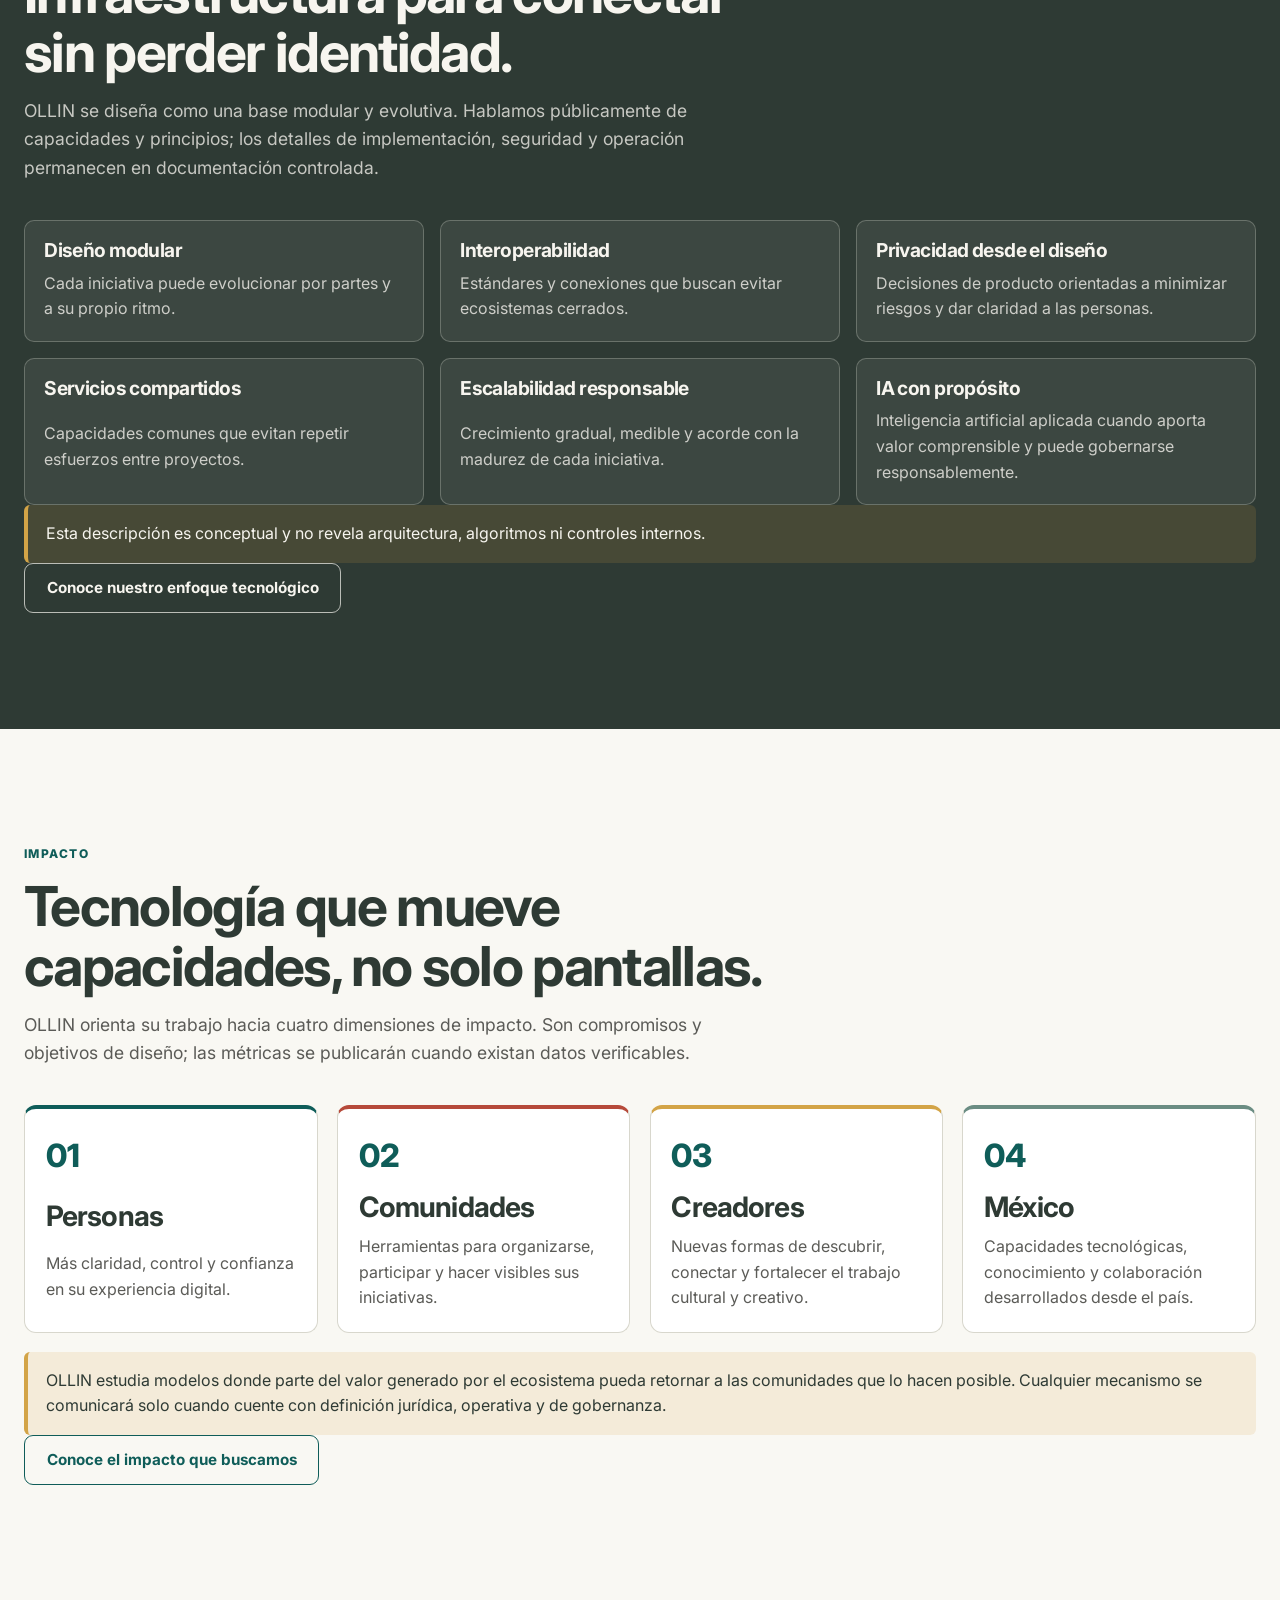
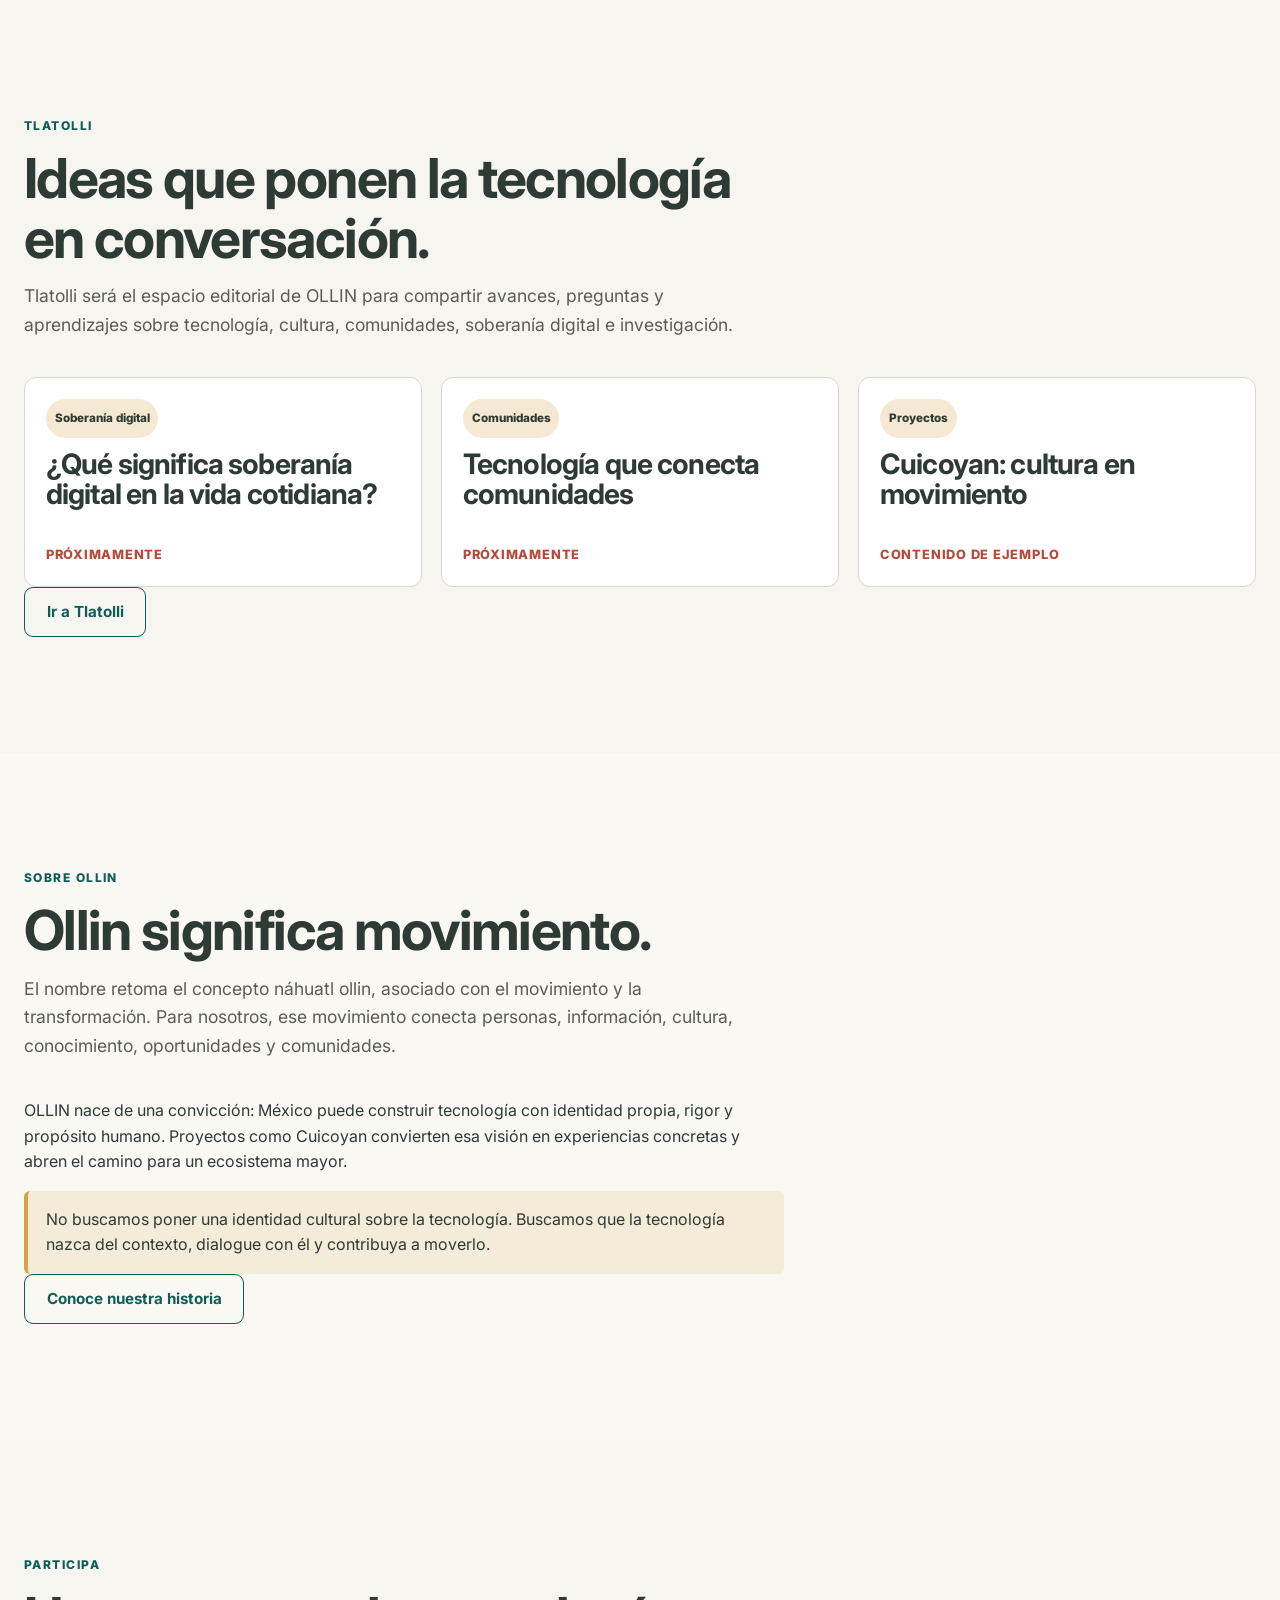
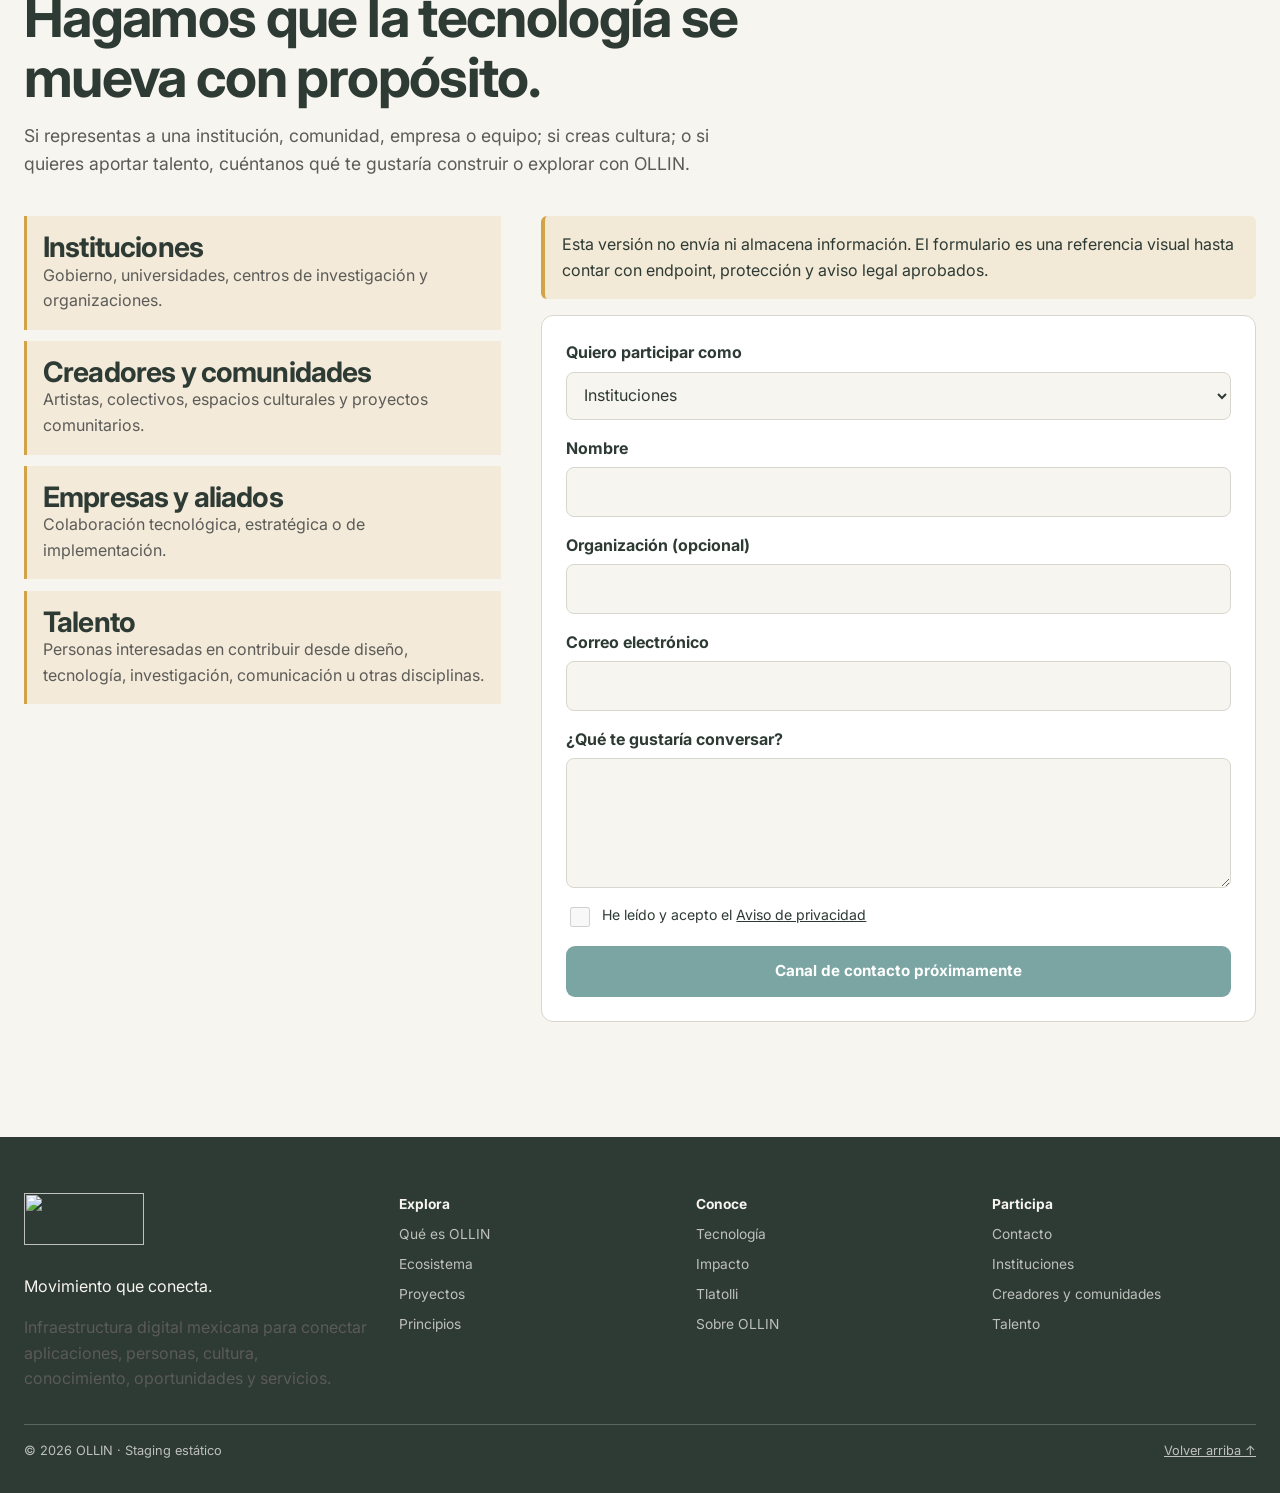
==== commit 96e1d834: "Bust cache for scroll-led ecosystem scene" ====
--- a/index.html
+++ b/index.html
@@ -1 +1 @@
-<!doctype html><html lang="es-MX"><head><meta charset="UTF-8"><meta name="viewport" content="width=device-width,initial-scale=1,viewport-fit=cover"><meta name="description" content="OLLIN conecta tecnología, personas, cultura, conocimiento y oportunidades desde México."><meta name="robots" content="noindex,nofollow"><meta name="theme-color" content="#0F5D59"><meta name="apple-mobile-web-app-capable" content="yes"><meta name="apple-mobile-web-app-status-bar-style" content="black-translucent"><meta name="apple-mobile-web-app-title" content="OLLIN"><link rel="preconnect" href="https://fonts.googleapis.com"><link rel="preconnect" href="https://fonts.gstatic.com" crossorigin><link href="https://fonts.googleapis.com/css2?family=Inter:wght@300;400;500;600;700&display=swap" rel="stylesheet"><link rel="icon" href="./public/favicon.svg"><link rel="manifest" href="./public/site.webmanifest"><title>OLLIN · Movimiento que conecta</title></head><body><div id="app"></div><script type="module" src="./src/main.js?v=20260920-safari"></script></body></html>
+<!doctype html><html lang="es-MX"><head><meta charset="UTF-8"><meta name="viewport" content="width=device-width,initial-scale=1,viewport-fit=cover"><meta name="description" content="OLLIN conecta tecnología, personas, cultura, conocimiento y oportunidades desde México."><meta name="robots" content="noindex,nofollow"><meta name="theme-color" content="#0F5D59"><meta name="apple-mobile-web-app-capable" content="yes"><meta name="apple-mobile-web-app-status-bar-style" content="black-translucent"><meta name="apple-mobile-web-app-title" content="OLLIN"><link rel="preconnect" href="https://fonts.googleapis.com"><link rel="preconnect" href="https://fonts.gstatic.com" crossorigin><link href="https://fonts.googleapis.com/css2?family=Inter:wght@300;400;500;600;700&display=swap" rel="stylesheet"><link rel="icon" href="./public/favicon.svg"><link rel="manifest" href="./public/site.webmanifest"><title>OLLIN · Movimiento que conecta</title></head><body><div id="app"></div><script type="module" src="./src/main.js?v=20260920-3dscroll"></script></body></html>
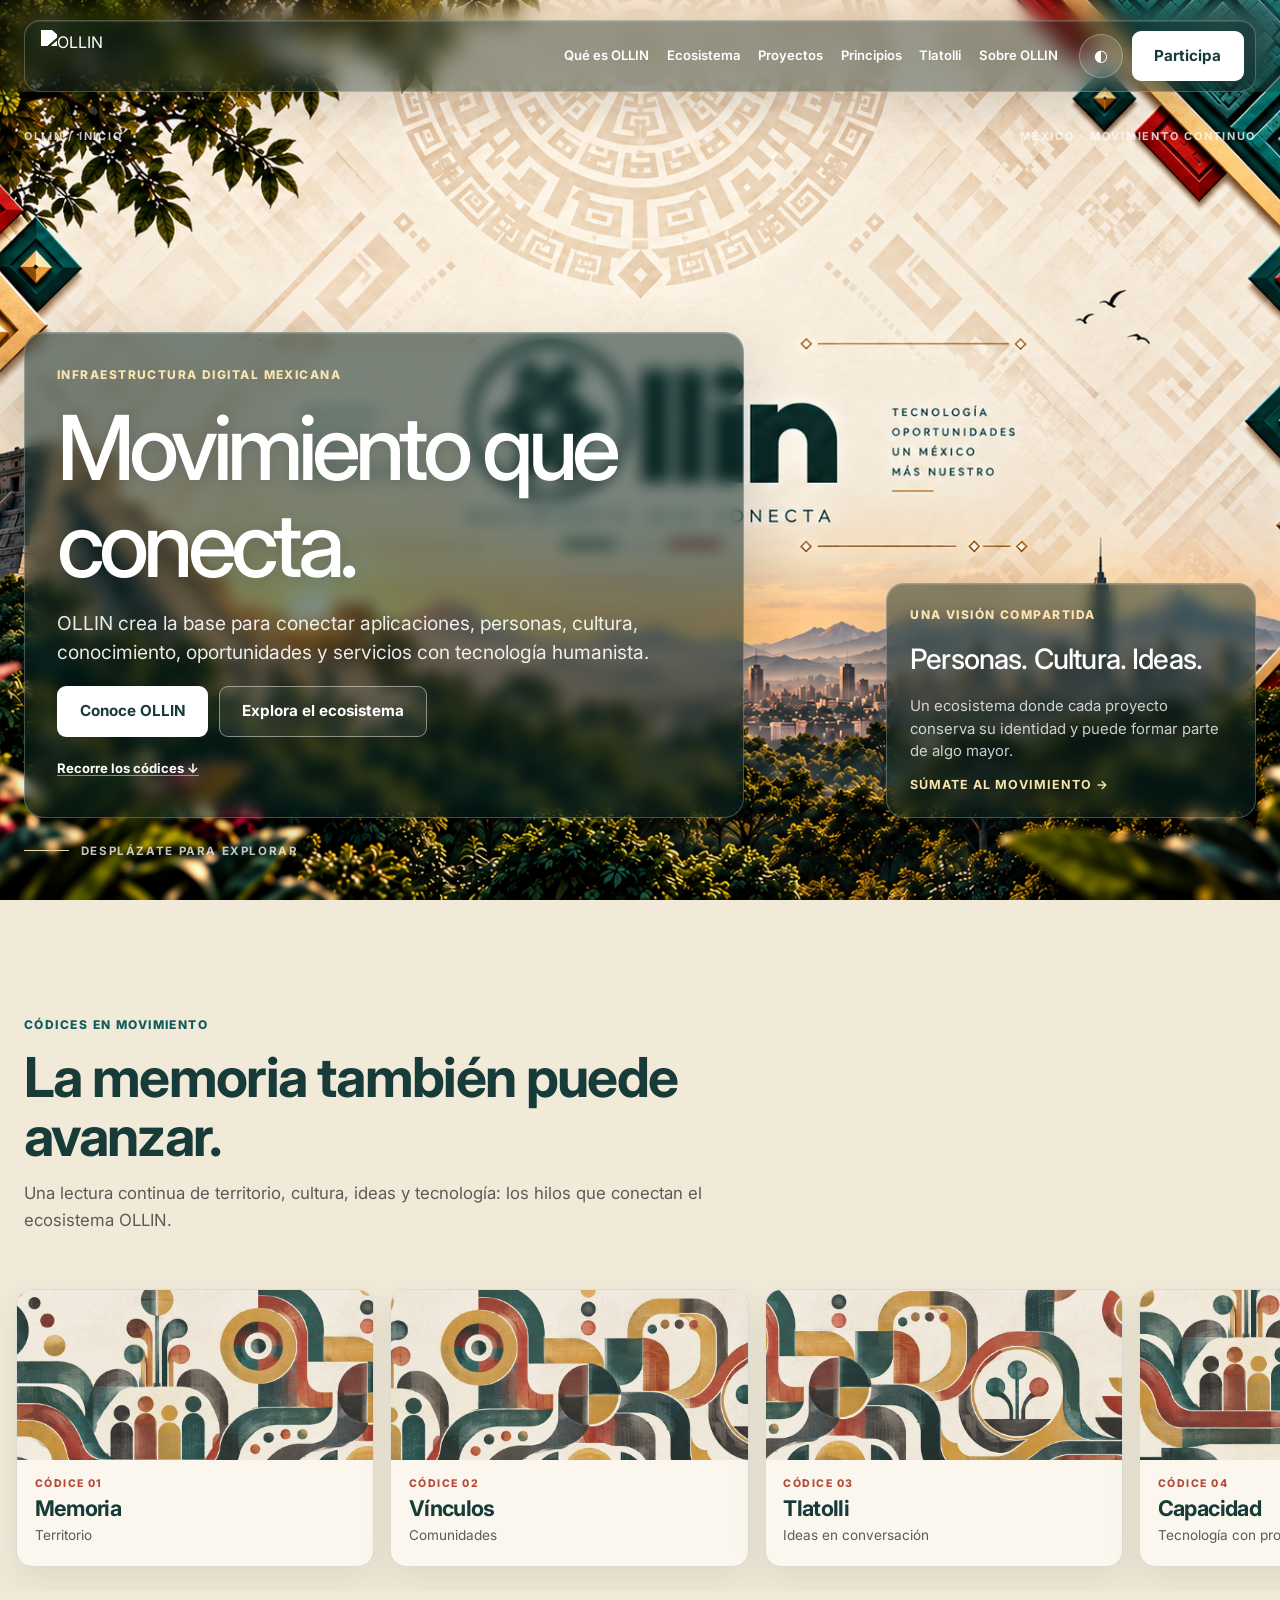
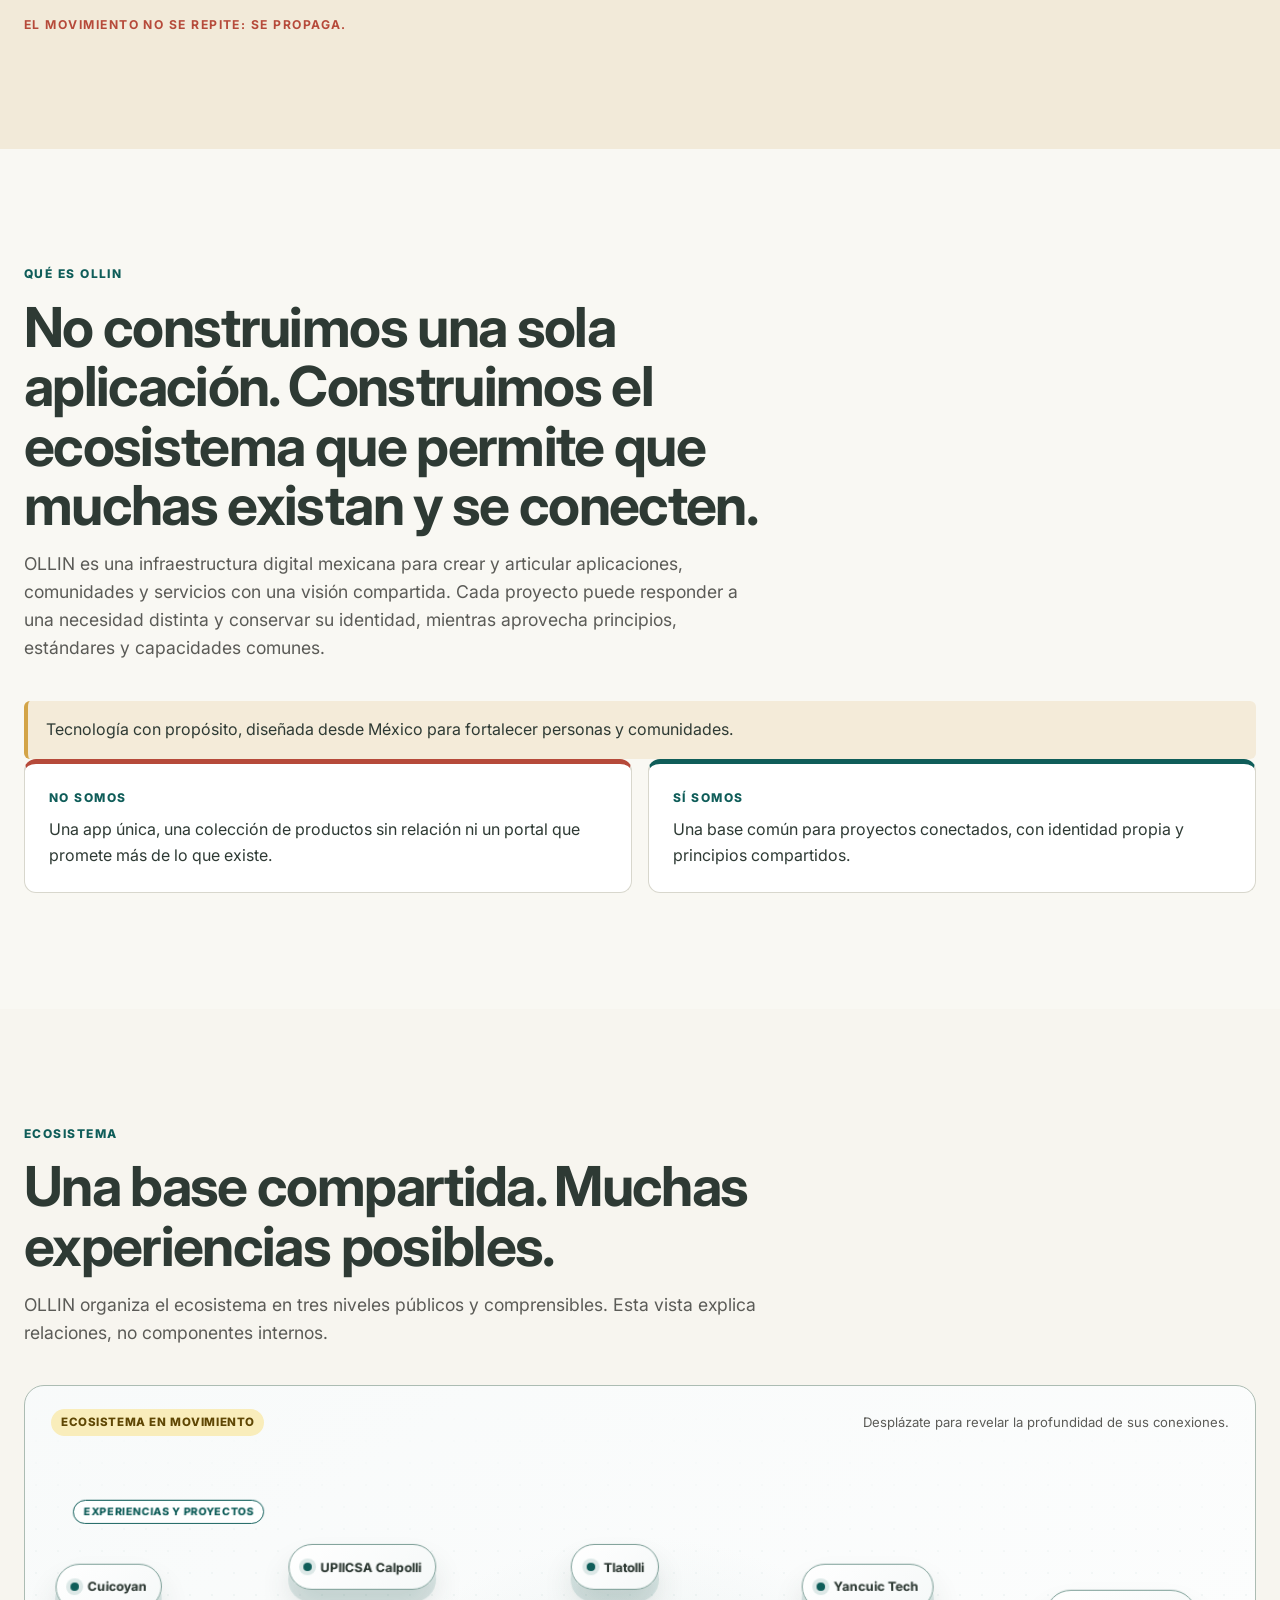
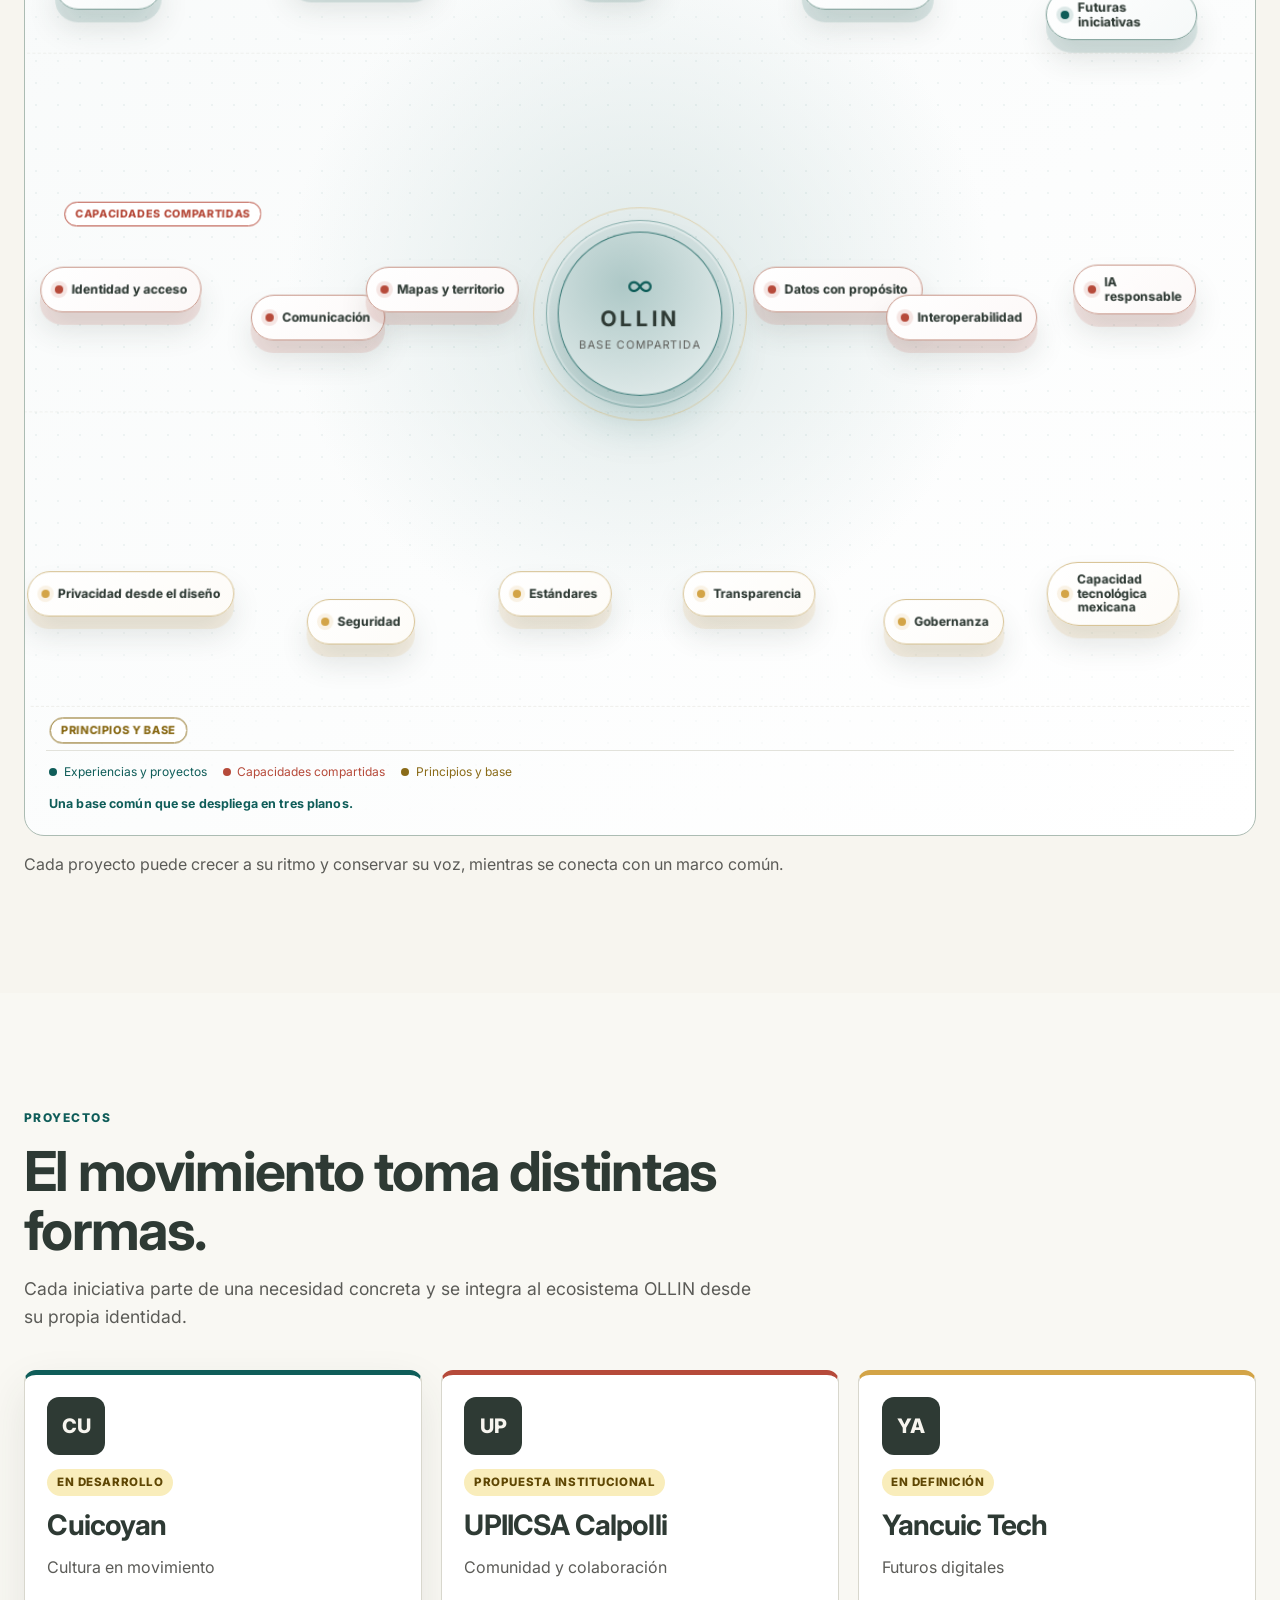
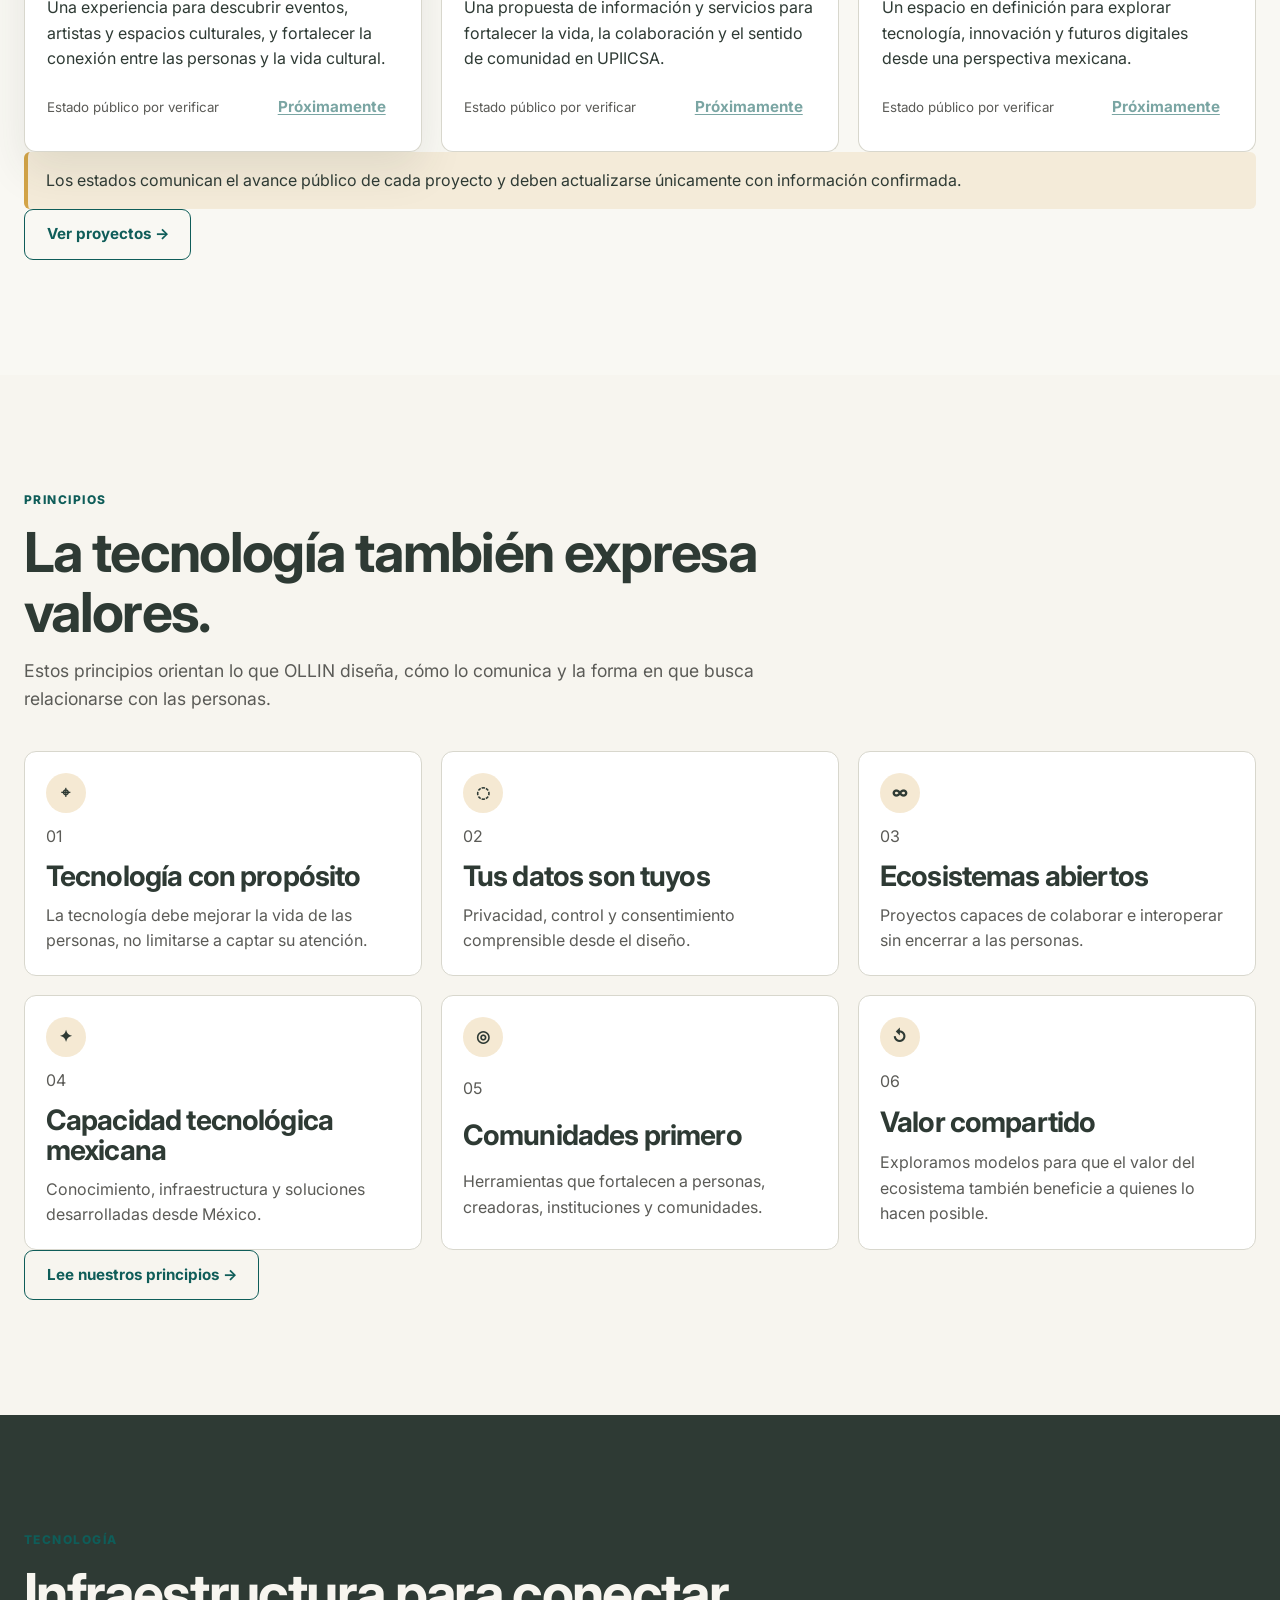
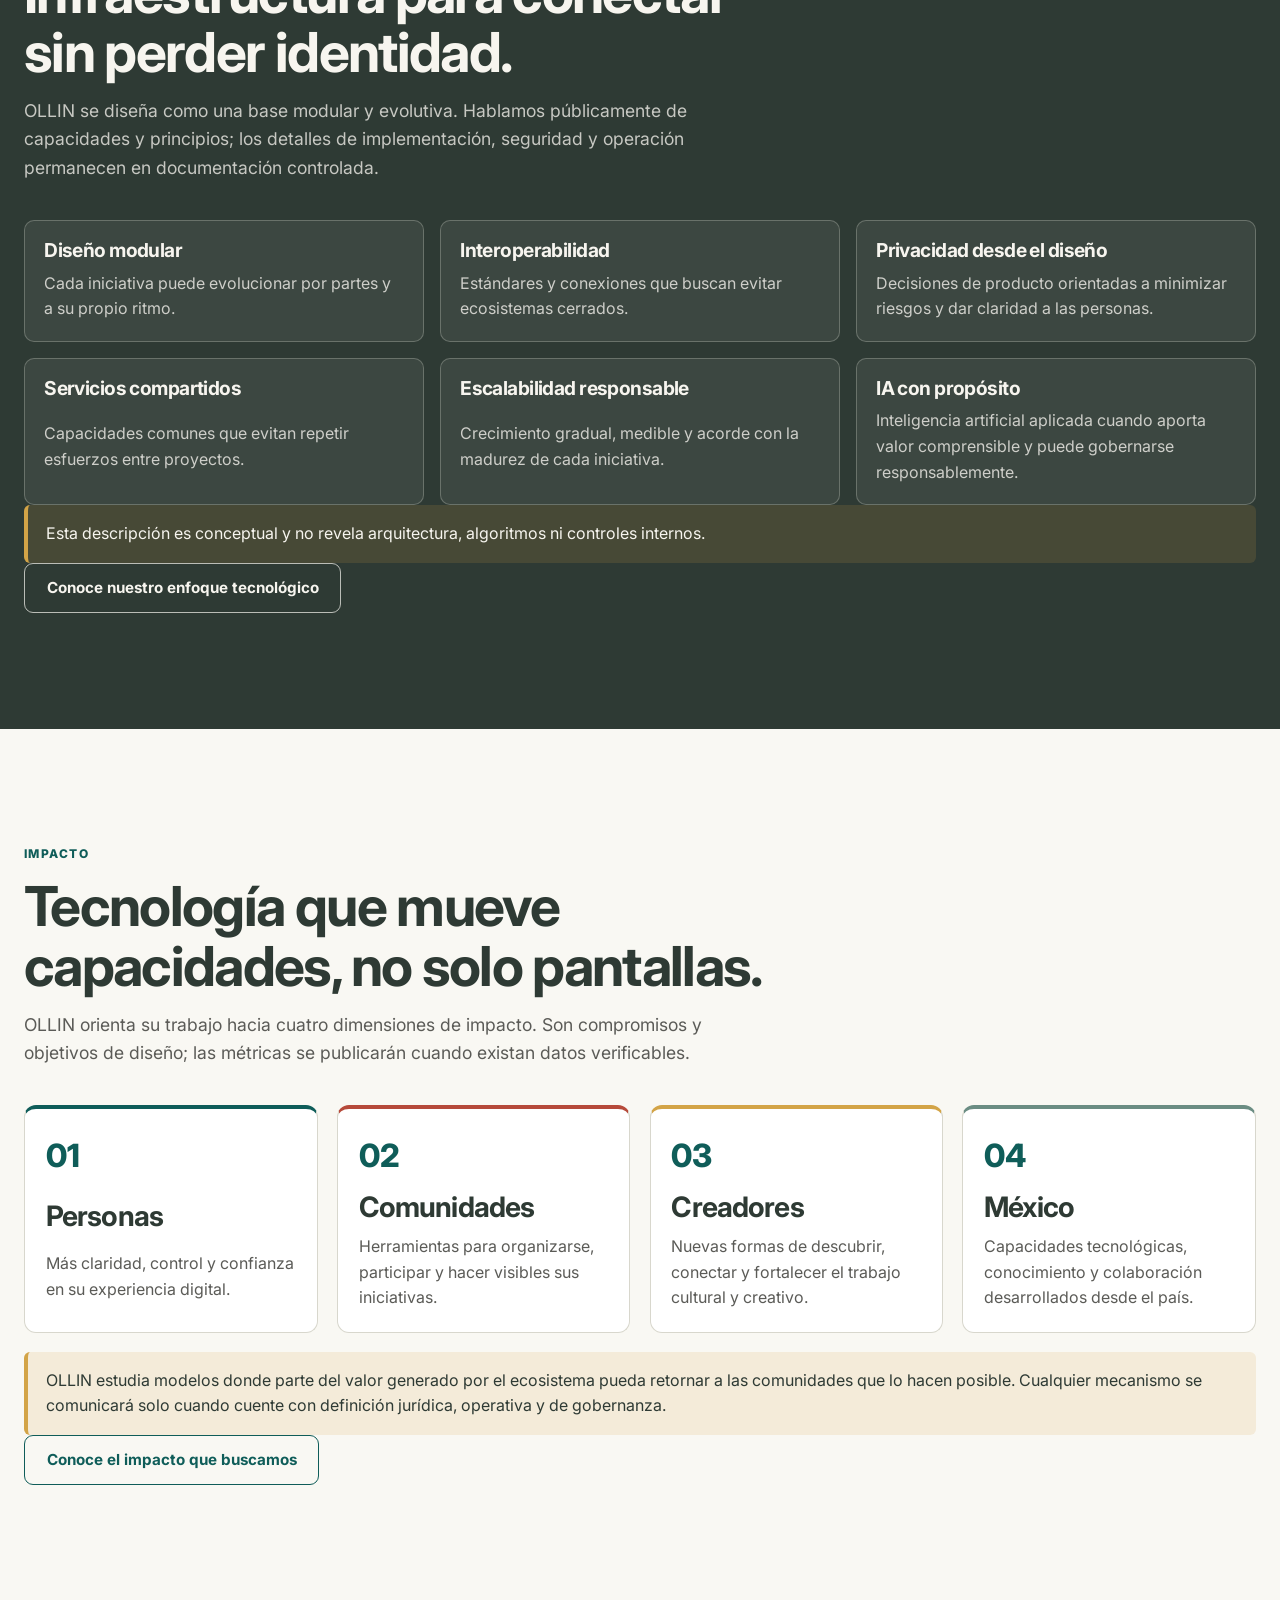
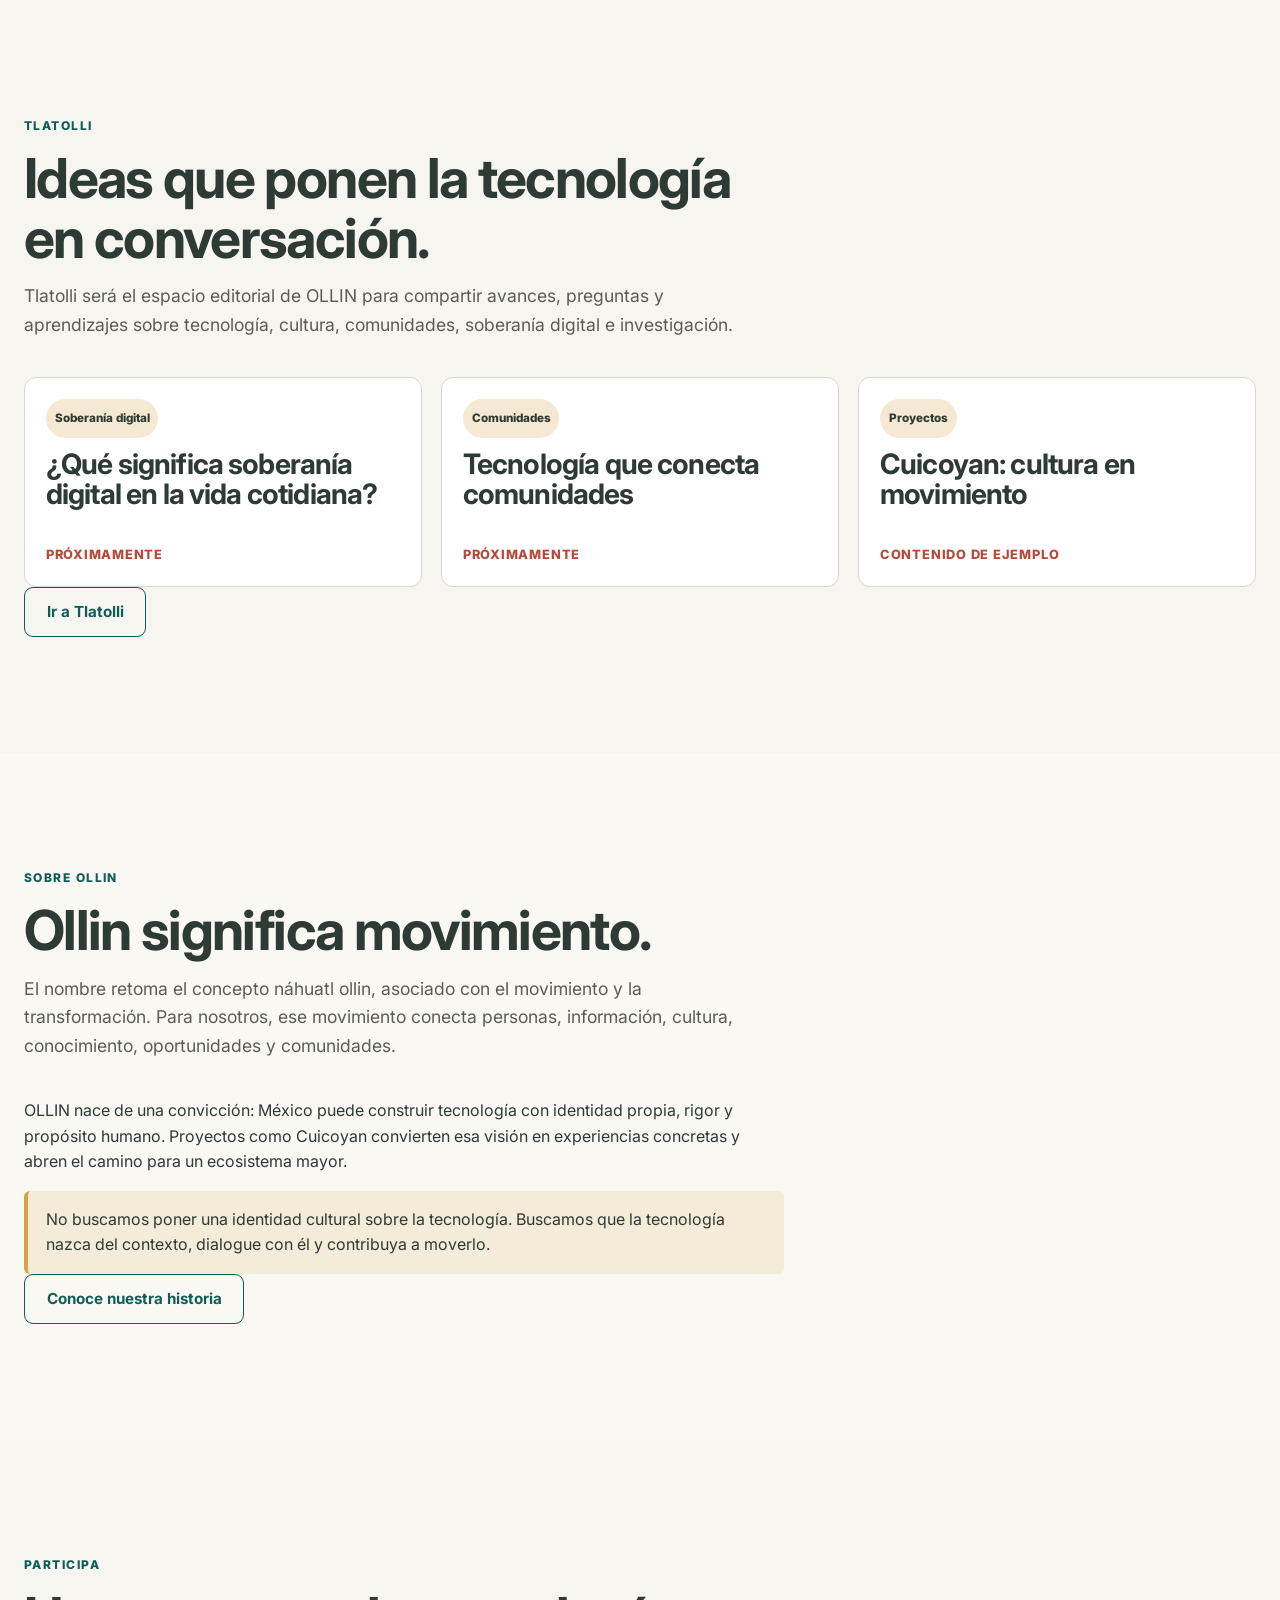
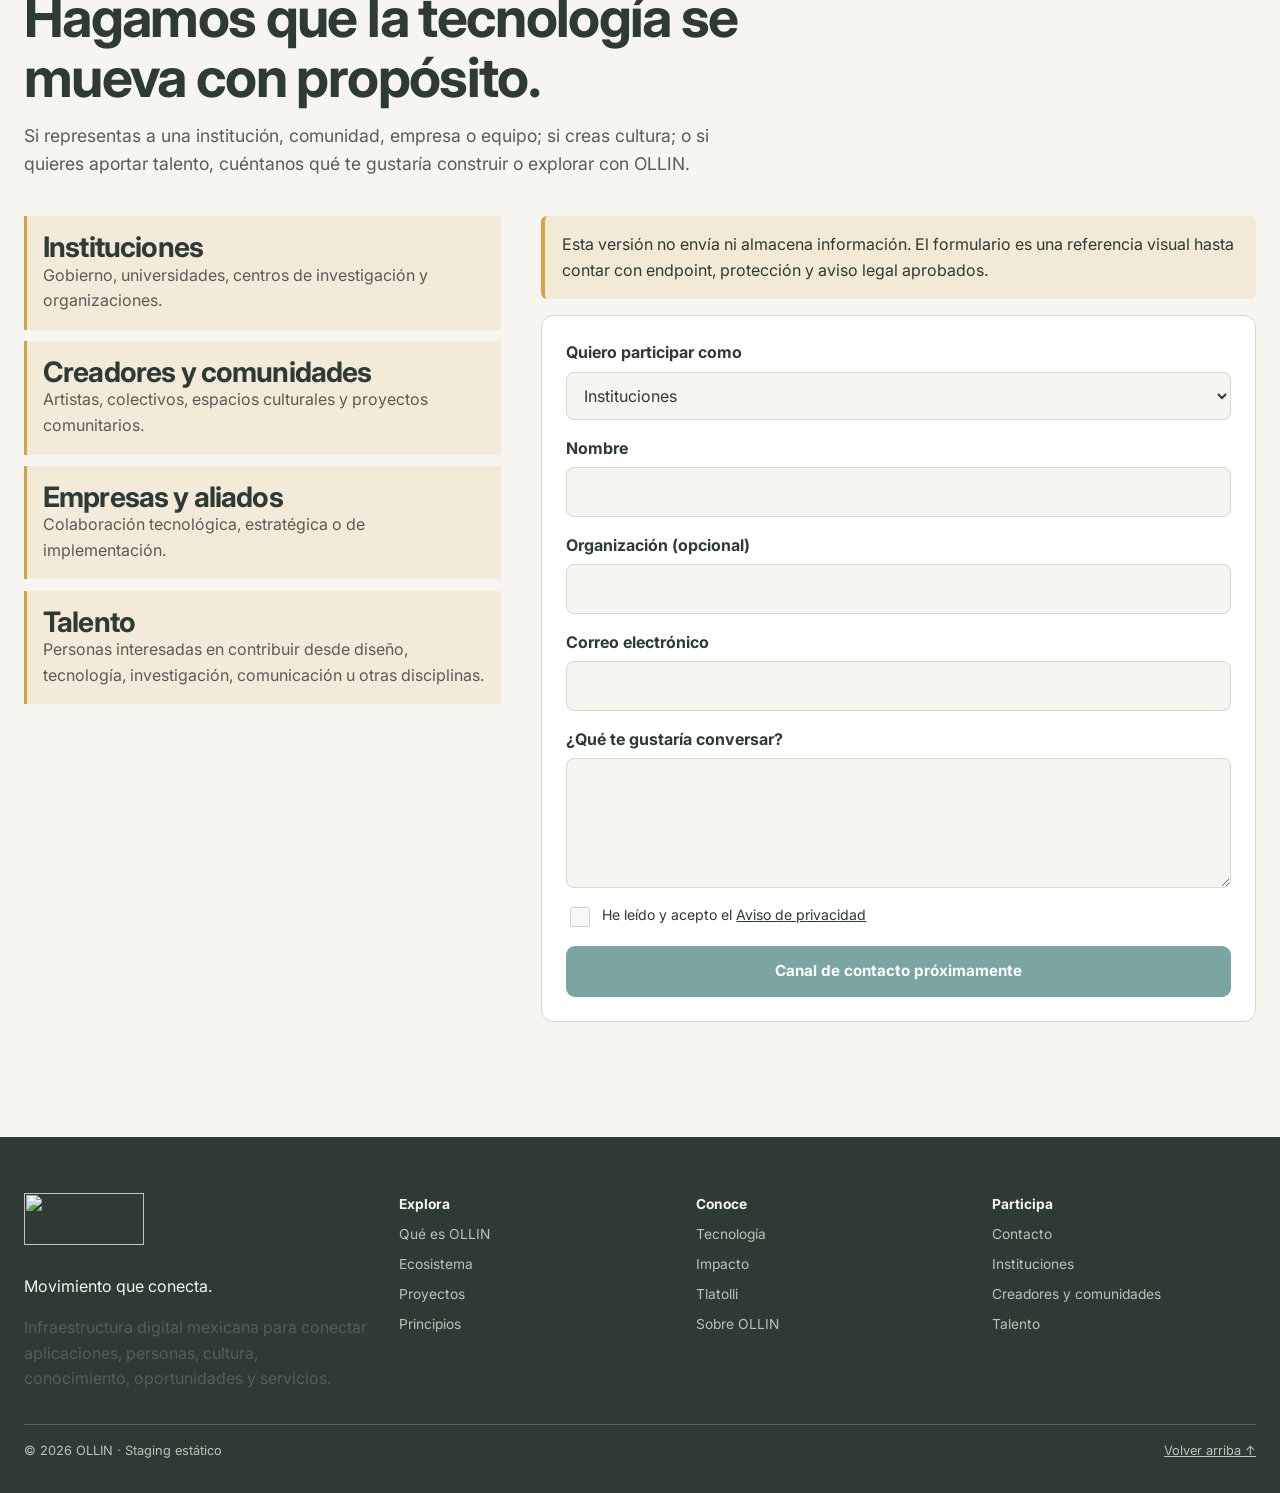
==== commit a38140d4: "Polish responsive 3D ecosystem layout" ====
--- a/index.html
+++ b/index.html
@@ -1 +1 @@
-<!doctype html><html lang="es-MX"><head><meta charset="UTF-8"><meta name="viewport" content="width=device-width,initial-scale=1,viewport-fit=cover"><meta name="description" content="OLLIN conecta tecnología, personas, cultura, conocimiento y oportunidades desde México."><meta name="robots" content="noindex,nofollow"><meta name="theme-color" content="#0F5D59"><meta name="apple-mobile-web-app-capable" content="yes"><meta name="apple-mobile-web-app-status-bar-style" content="black-translucent"><meta name="apple-mobile-web-app-title" content="OLLIN"><link rel="preconnect" href="https://fonts.googleapis.com"><link rel="preconnect" href="https://fonts.gstatic.com" crossorigin><link href="https://fonts.googleapis.com/css2?family=Inter:wght@300;400;500;600;700&display=swap" rel="stylesheet"><link rel="icon" href="./public/favicon.svg"><link rel="manifest" href="./public/site.webmanifest"><title>OLLIN · Movimiento que conecta</title></head><body><div id="app"></div><script type="module" src="./src/main.js?v=20260920-3dscroll"></script></body></html>
+<!doctype html><html lang="es-MX"><head><meta charset="UTF-8"><meta name="viewport" content="width=device-width,initial-scale=1,viewport-fit=cover"><meta name="description" content="OLLIN conecta tecnología, personas, cultura, conocimiento y oportunidades desde México."><meta name="robots" content="noindex,nofollow"><meta name="theme-color" content="#0F5D59"><meta name="apple-mobile-web-app-capable" content="yes"><meta name="apple-mobile-web-app-status-bar-style" content="black-translucent"><meta name="apple-mobile-web-app-title" content="OLLIN"><link rel="preconnect" href="https://fonts.googleapis.com"><link rel="preconnect" href="https://fonts.gstatic.com" crossorigin><link href="https://fonts.googleapis.com/css2?family=Inter:wght@300;400;500;600;700&display=swap" rel="stylesheet"><link rel="icon" href="./public/favicon.svg"><link rel="manifest" href="./public/site.webmanifest"><title>OLLIN · Movimiento que conecta</title></head><body><div id="app"></div><script type="module" src="./src/main.js?v=20260920-3dscroll-layout"></script></body></html>
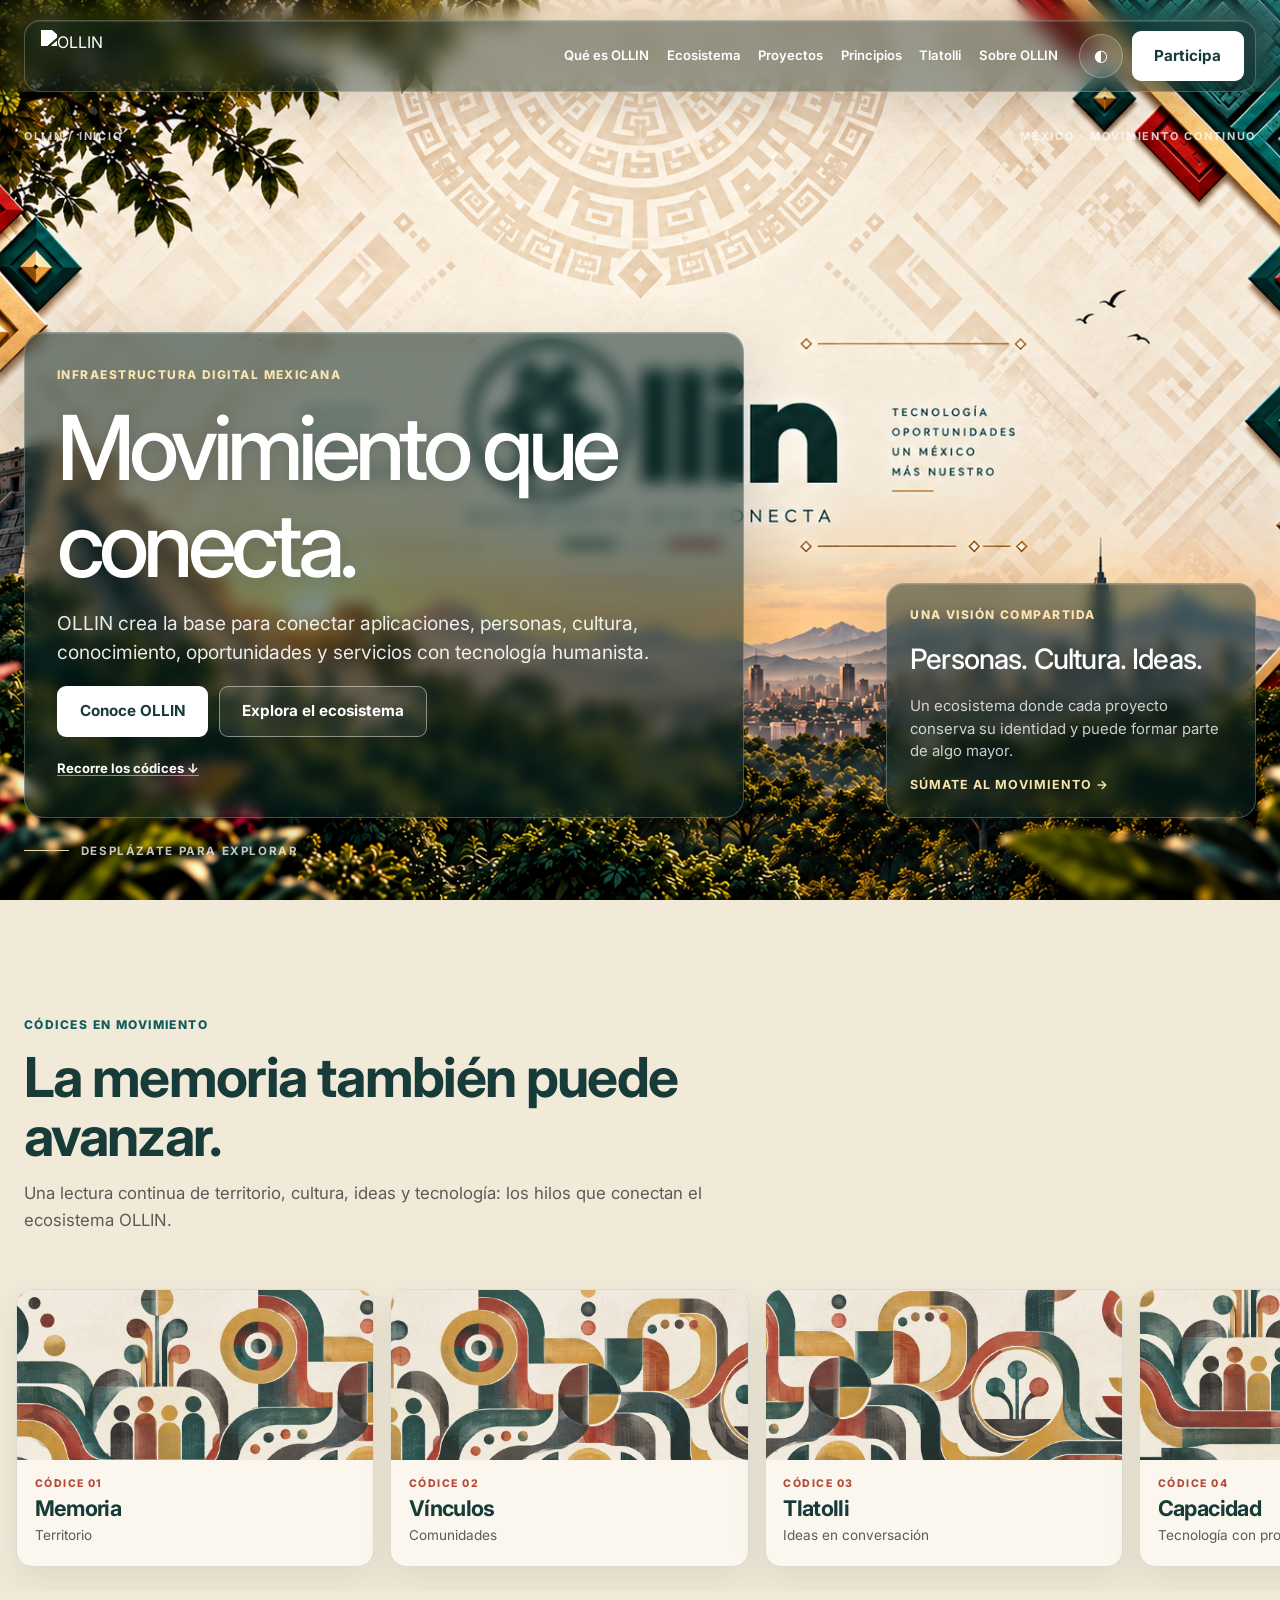
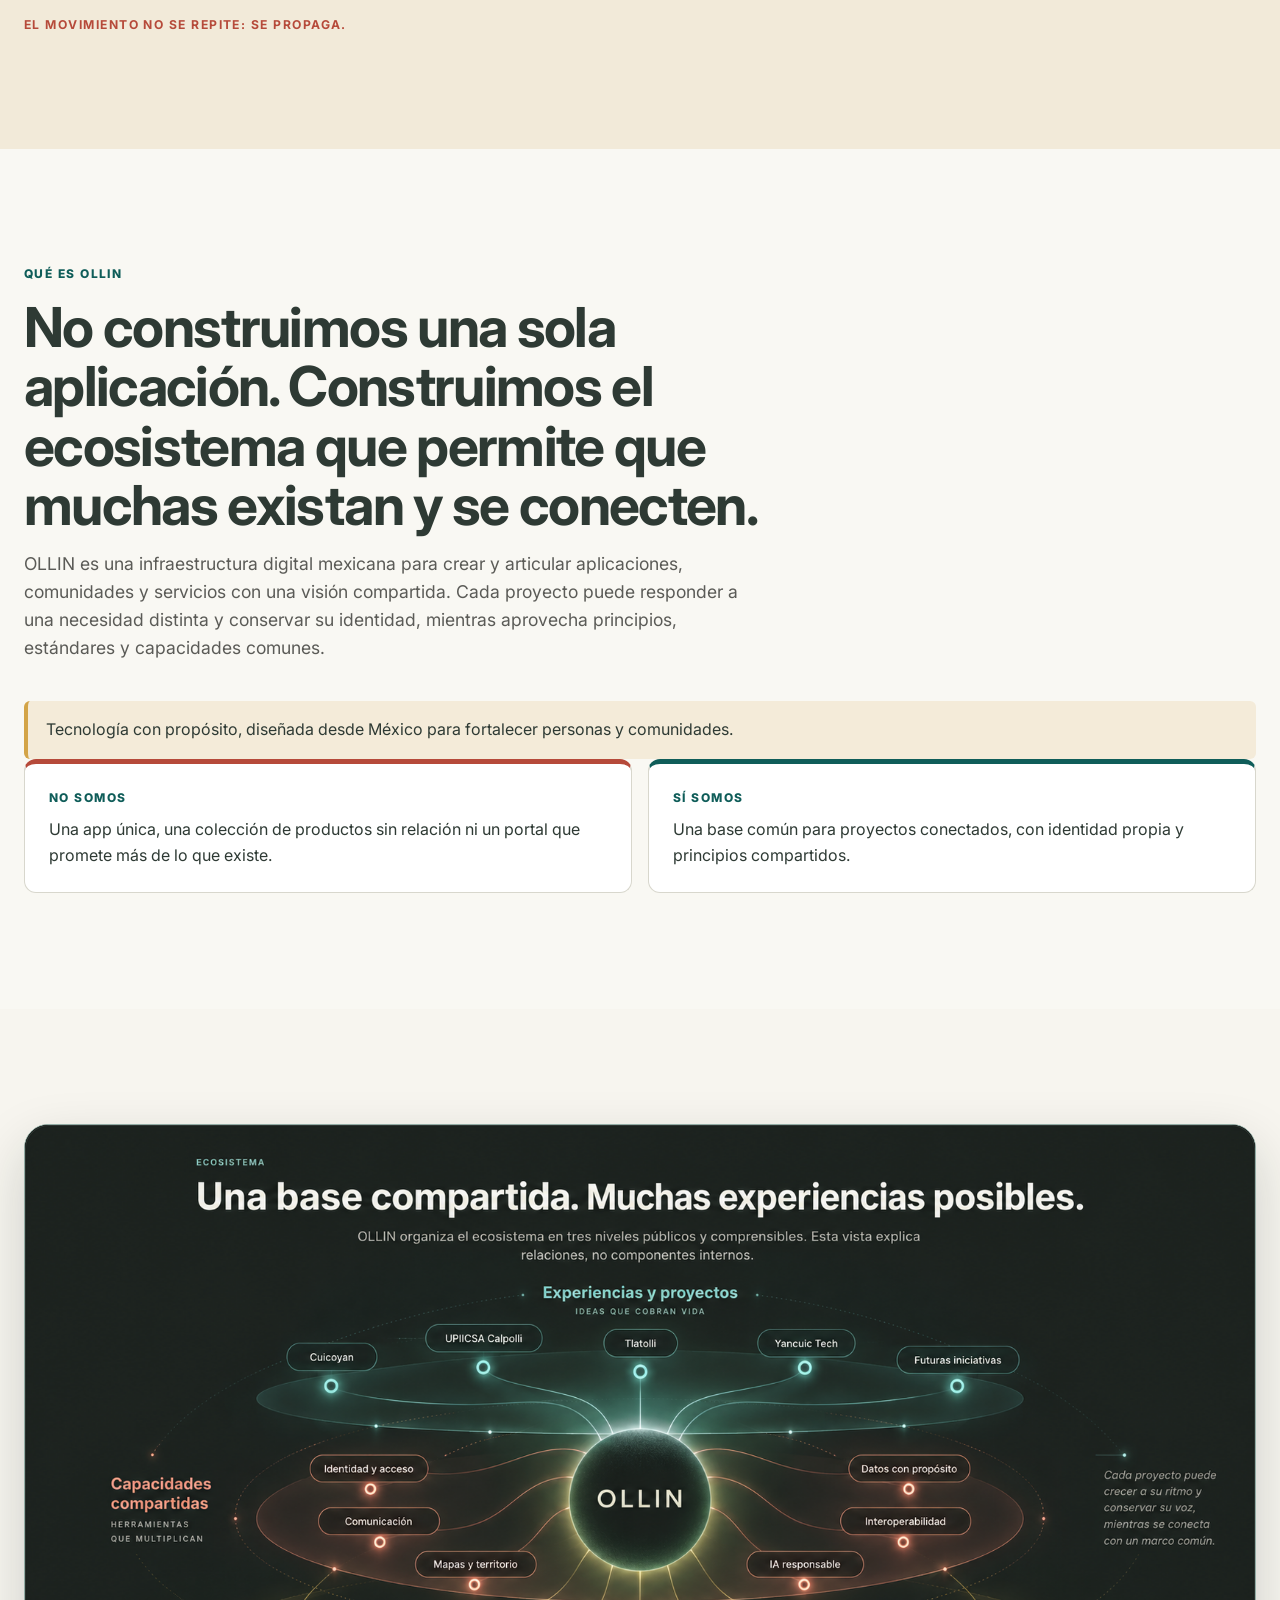
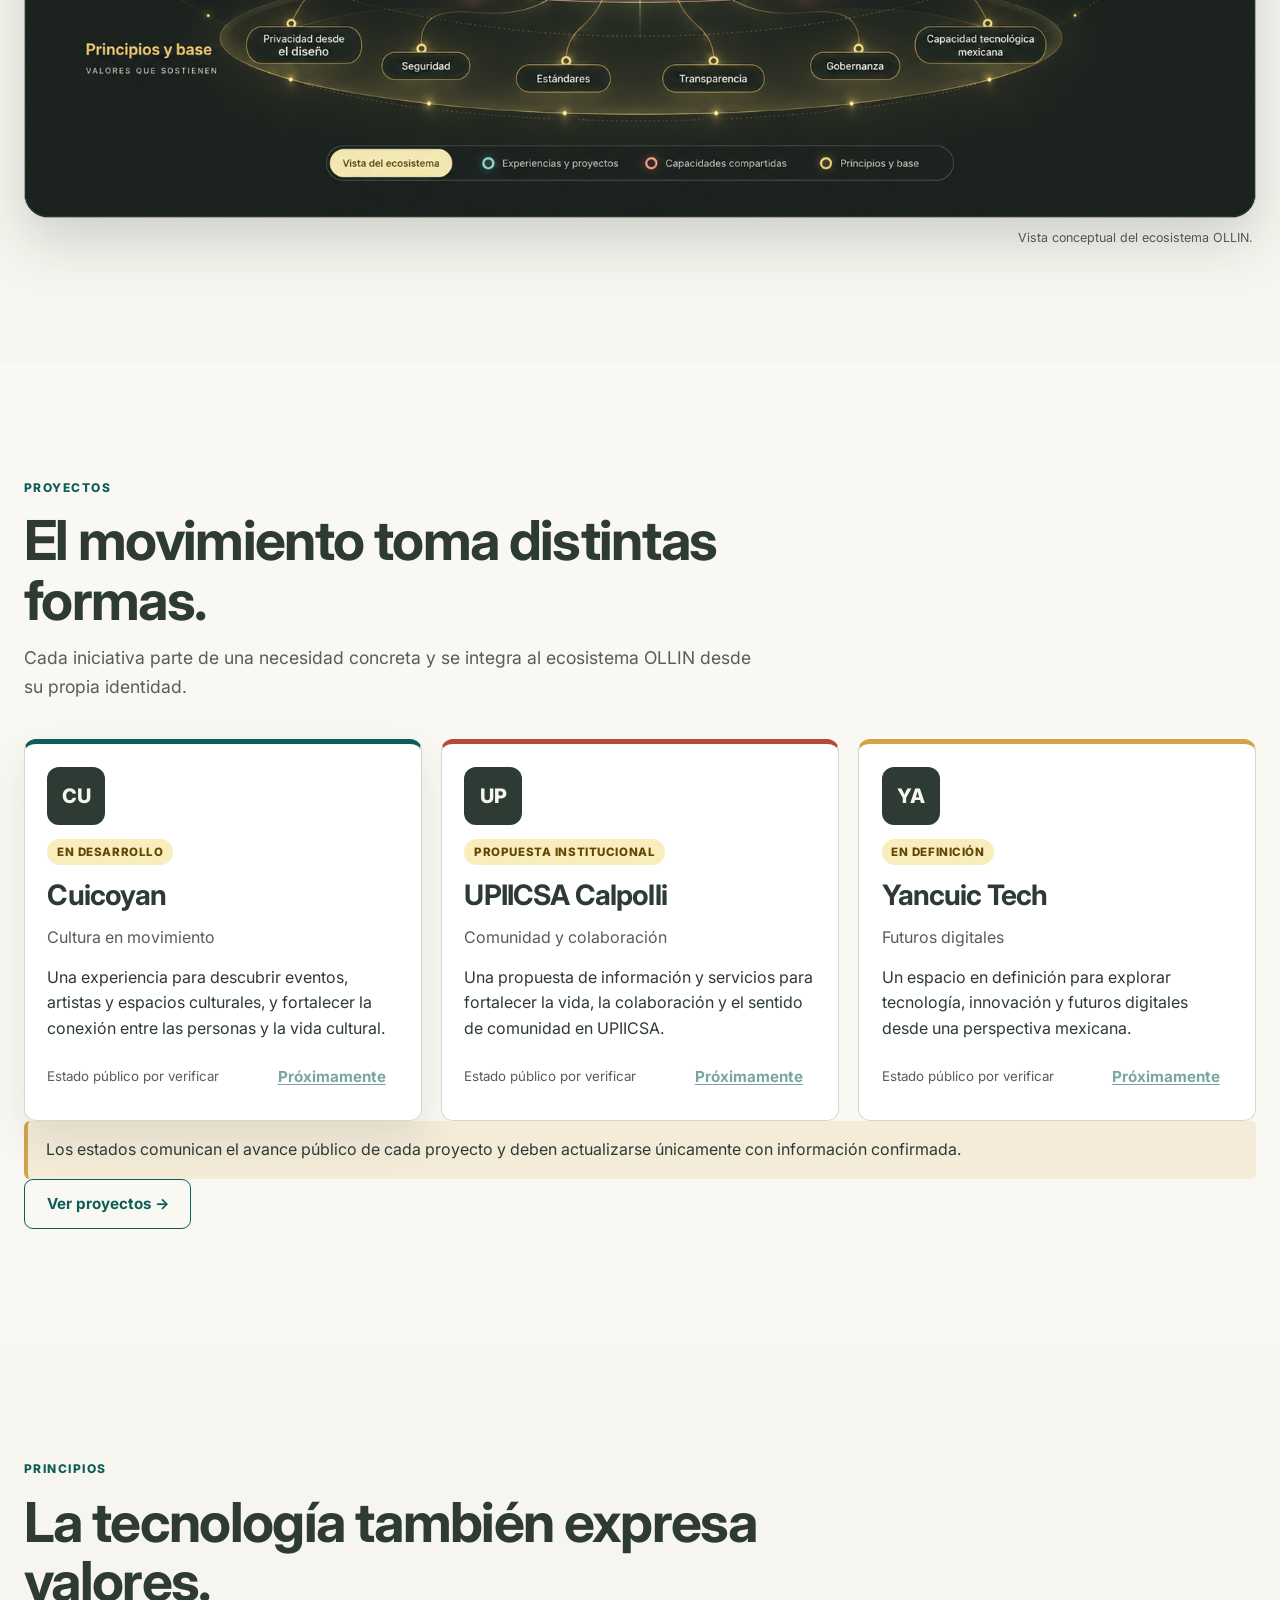
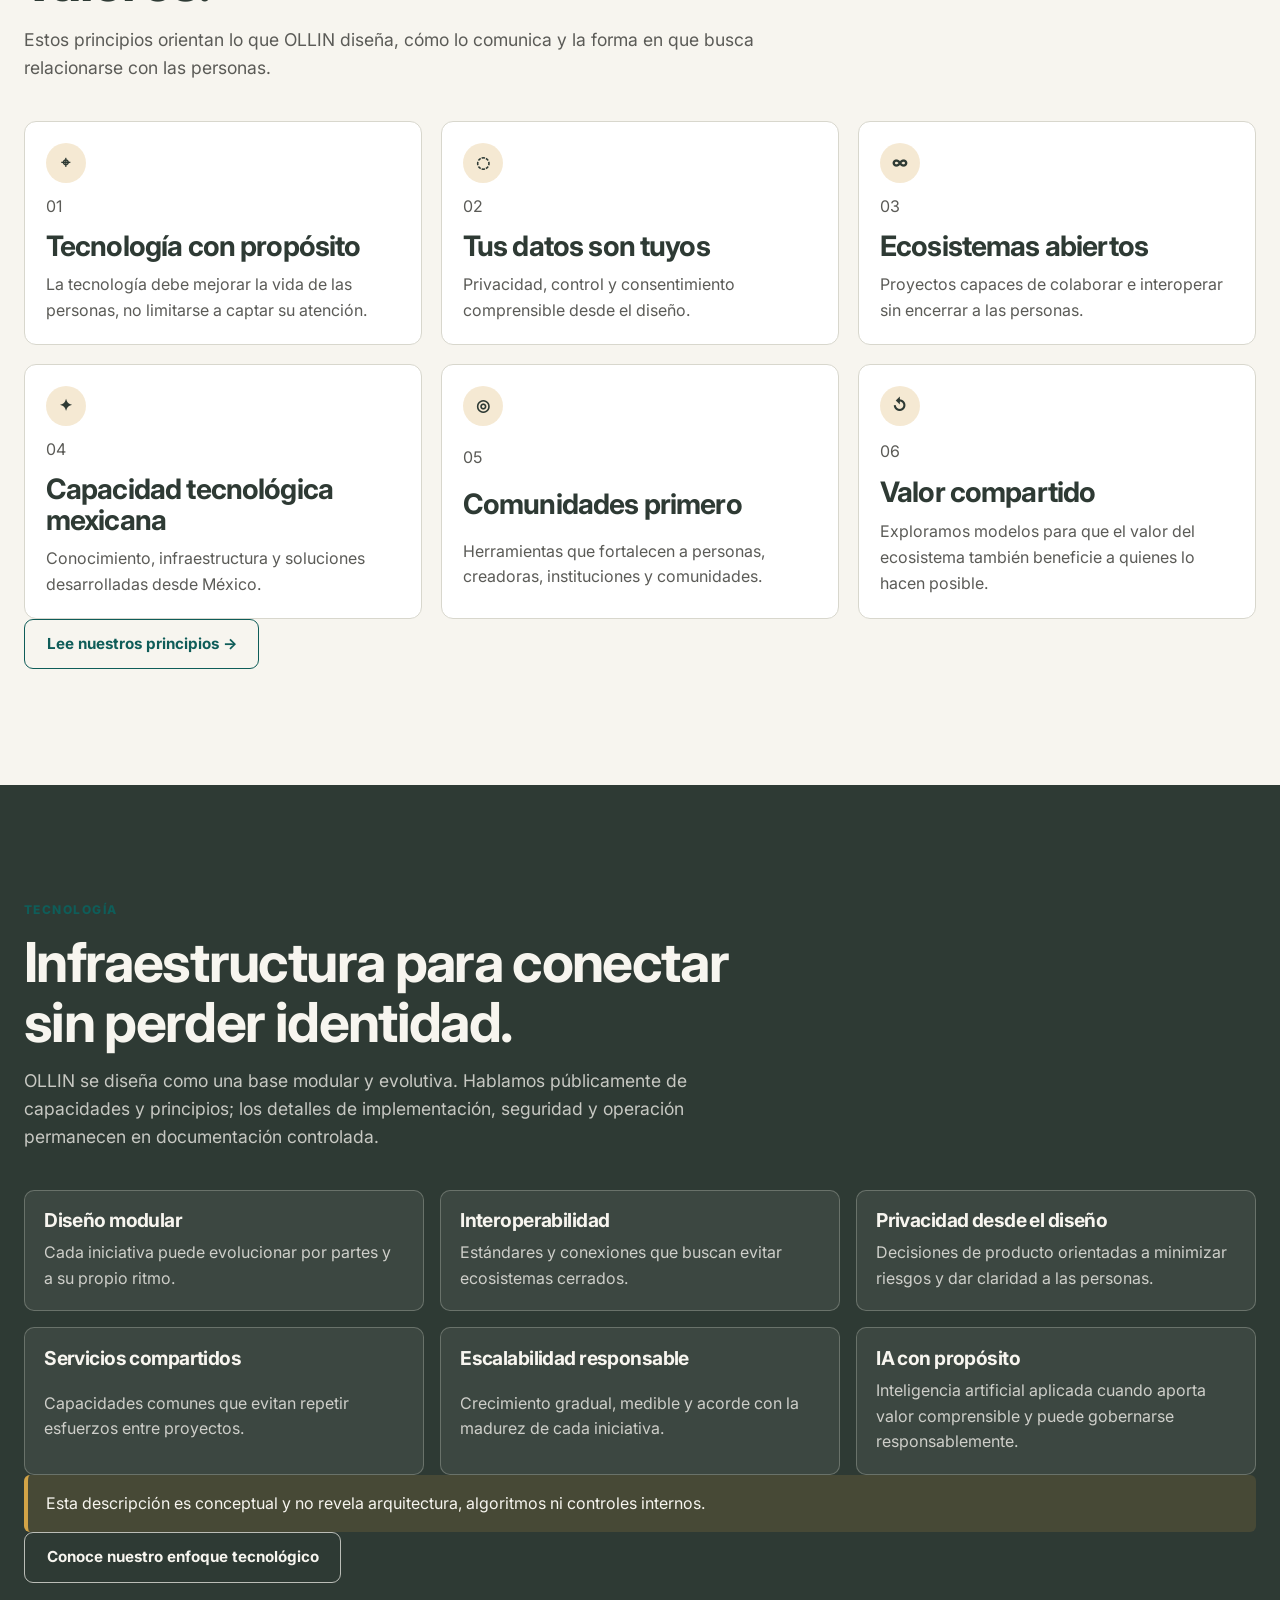
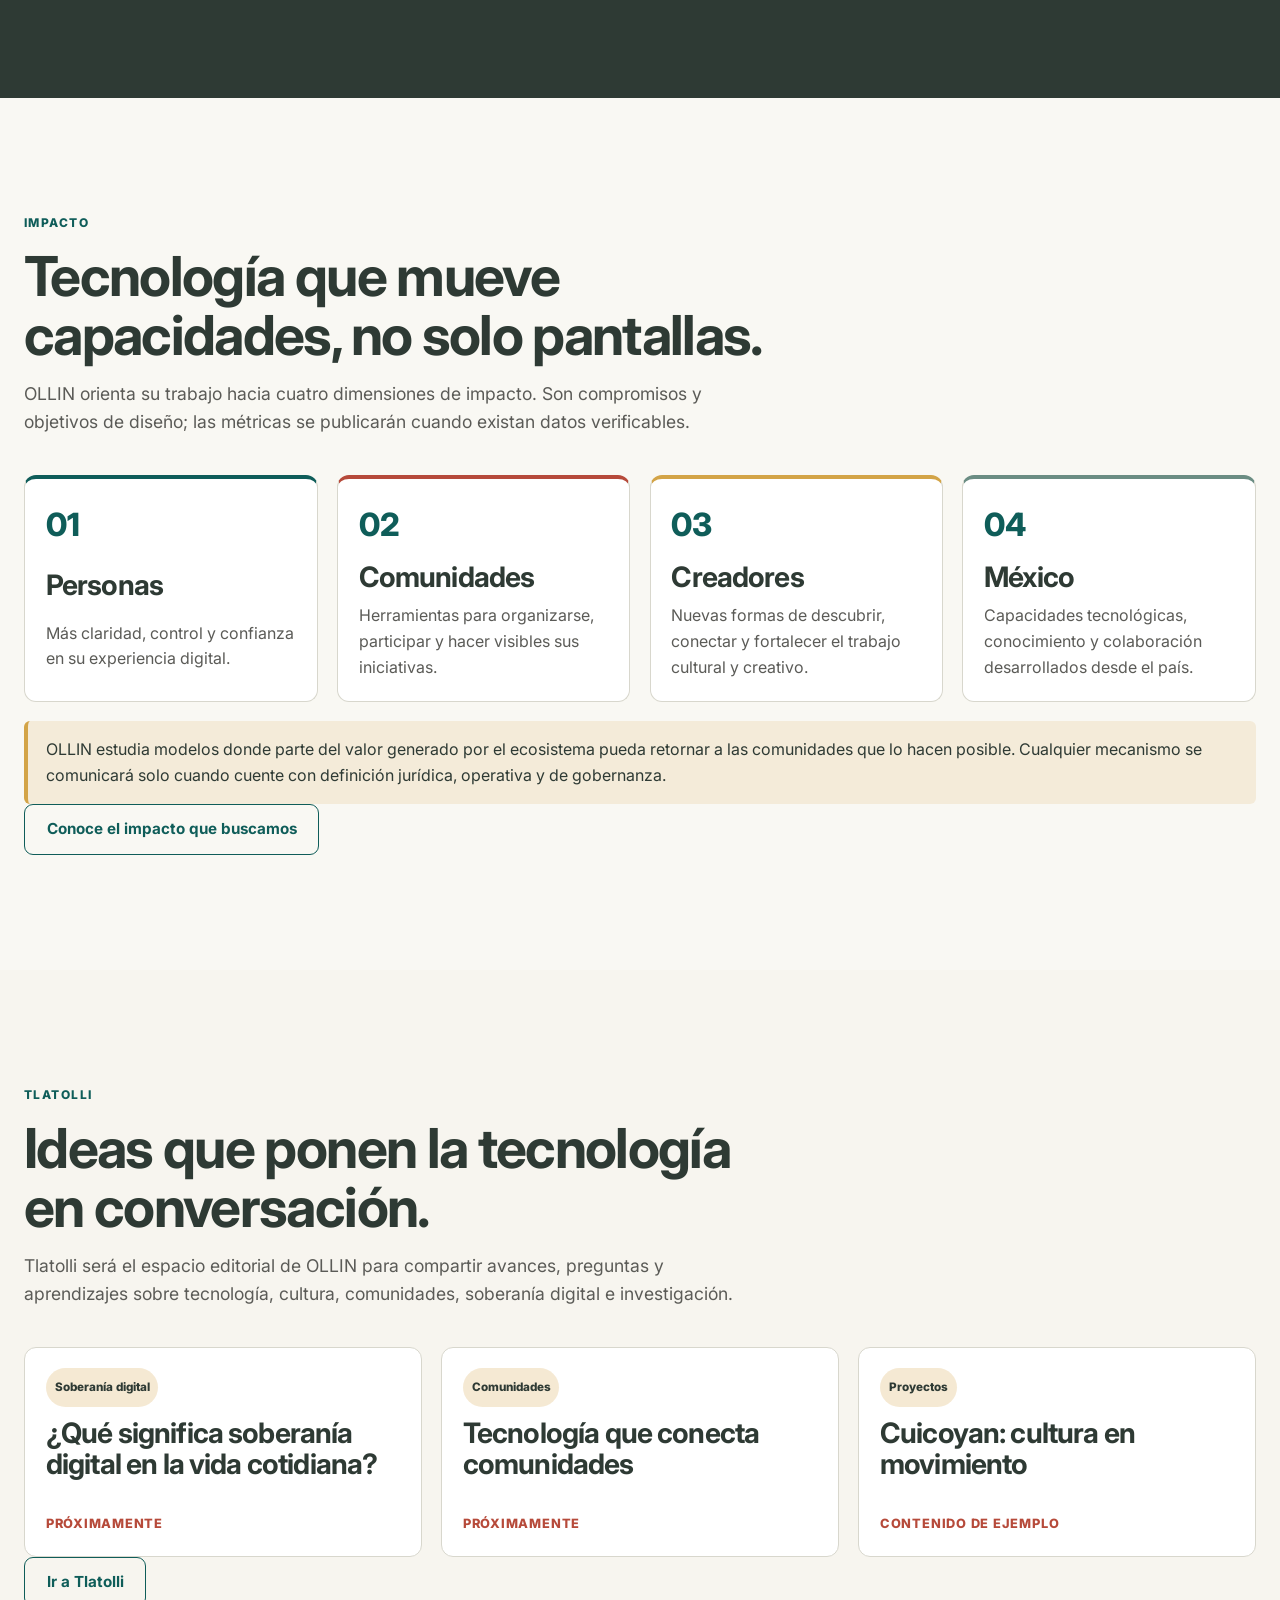
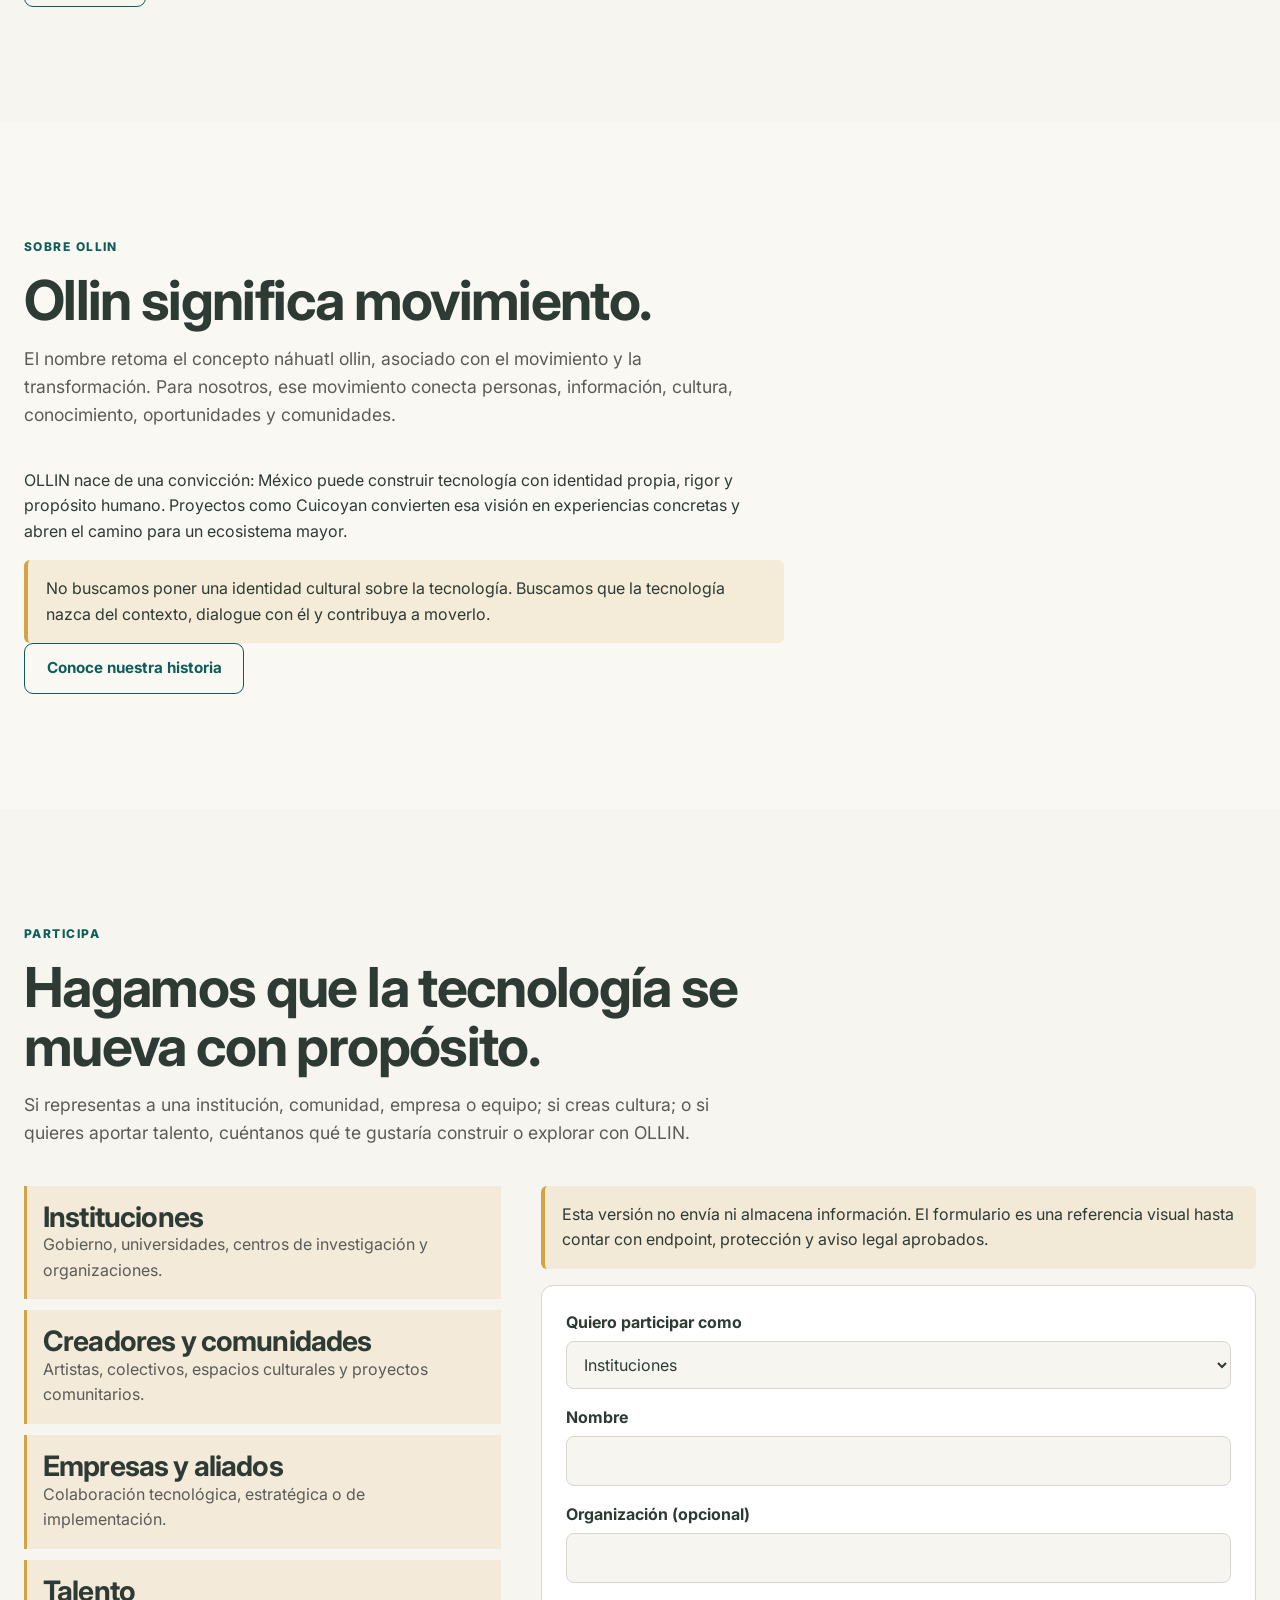
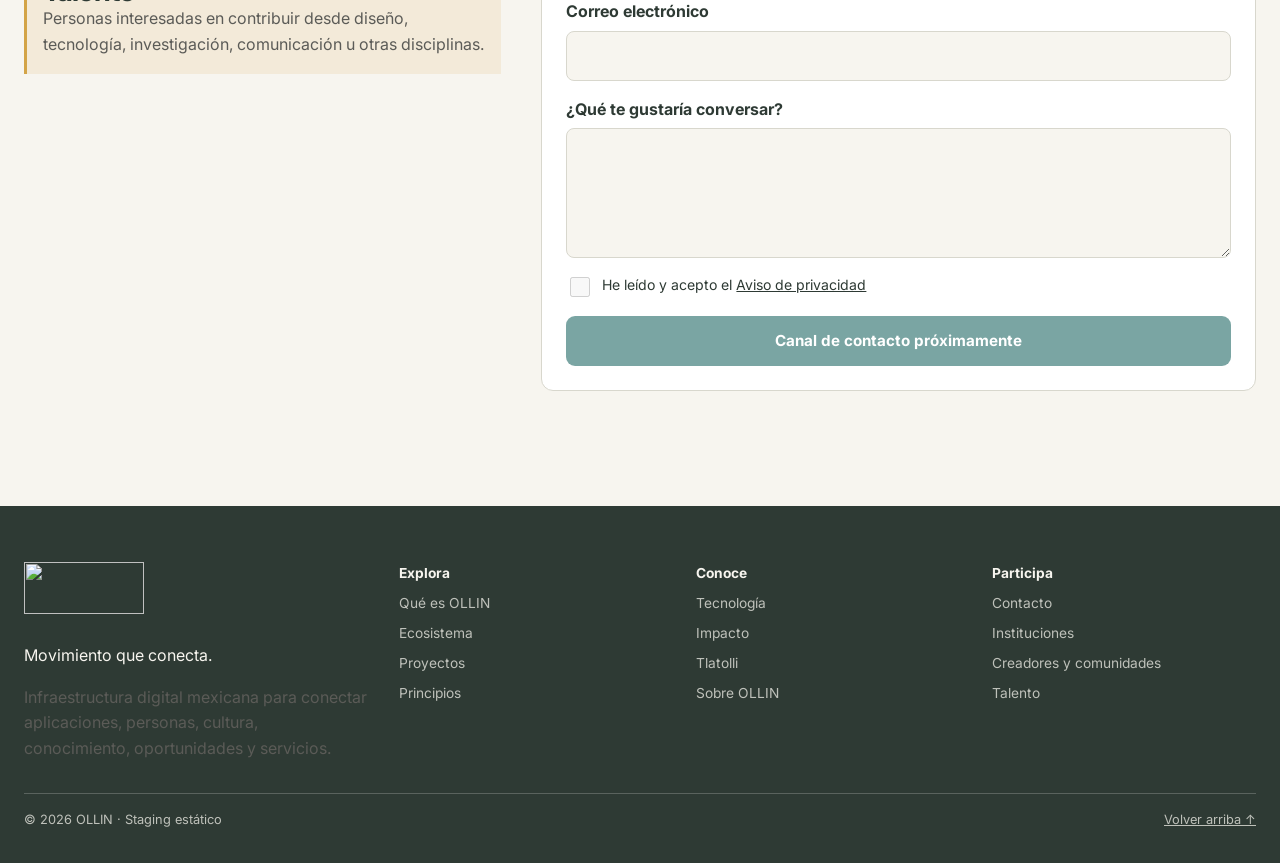
==== commit a2fed7ea: "Replace ecosystem diagram with polished artwork" ====
--- a/index.html
+++ b/index.html
@@ -1 +1 @@
-<!doctype html><html lang="es-MX"><head><meta charset="UTF-8"><meta name="viewport" content="width=device-width,initial-scale=1,viewport-fit=cover"><meta name="description" content="OLLIN conecta tecnología, personas, cultura, conocimiento y oportunidades desde México."><meta name="robots" content="noindex,nofollow"><meta name="theme-color" content="#0F5D59"><meta name="apple-mobile-web-app-capable" content="yes"><meta name="apple-mobile-web-app-status-bar-style" content="black-translucent"><meta name="apple-mobile-web-app-title" content="OLLIN"><link rel="preconnect" href="https://fonts.googleapis.com"><link rel="preconnect" href="https://fonts.gstatic.com" crossorigin><link href="https://fonts.googleapis.com/css2?family=Inter:wght@300;400;500;600;700&display=swap" rel="stylesheet"><link rel="icon" href="./public/favicon.svg"><link rel="manifest" href="./public/site.webmanifest"><title>OLLIN · Movimiento que conecta</title></head><body><div id="app"></div><script type="module" src="./src/main.js?v=20260920-3dscroll-layout"></script></body></html>
+<!doctype html><html lang="es-MX"><head><meta charset="UTF-8"><meta name="viewport" content="width=device-width,initial-scale=1,viewport-fit=cover"><meta name="description" content="OLLIN conecta tecnología, personas, cultura, conocimiento y oportunidades desde México."><meta name="robots" content="noindex,nofollow"><meta name="theme-color" content="#0F5D59"><meta name="apple-mobile-web-app-capable" content="yes"><meta name="apple-mobile-web-app-status-bar-style" content="black-translucent"><meta name="apple-mobile-web-app-title" content="OLLIN"><link rel="preconnect" href="https://fonts.googleapis.com"><link rel="preconnect" href="https://fonts.gstatic.com" crossorigin><link href="https://fonts.googleapis.com/css2?family=Inter:wght@300;400;500;600;700&display=swap" rel="stylesheet"><link rel="icon" href="./public/favicon.svg"><link rel="manifest" href="./public/site.webmanifest"><title>OLLIN · Movimiento que conecta</title></head><body><div id="app"></div><script type="module" src="./src/main.js?v=20260920-ecosistema-image"></script></body></html>
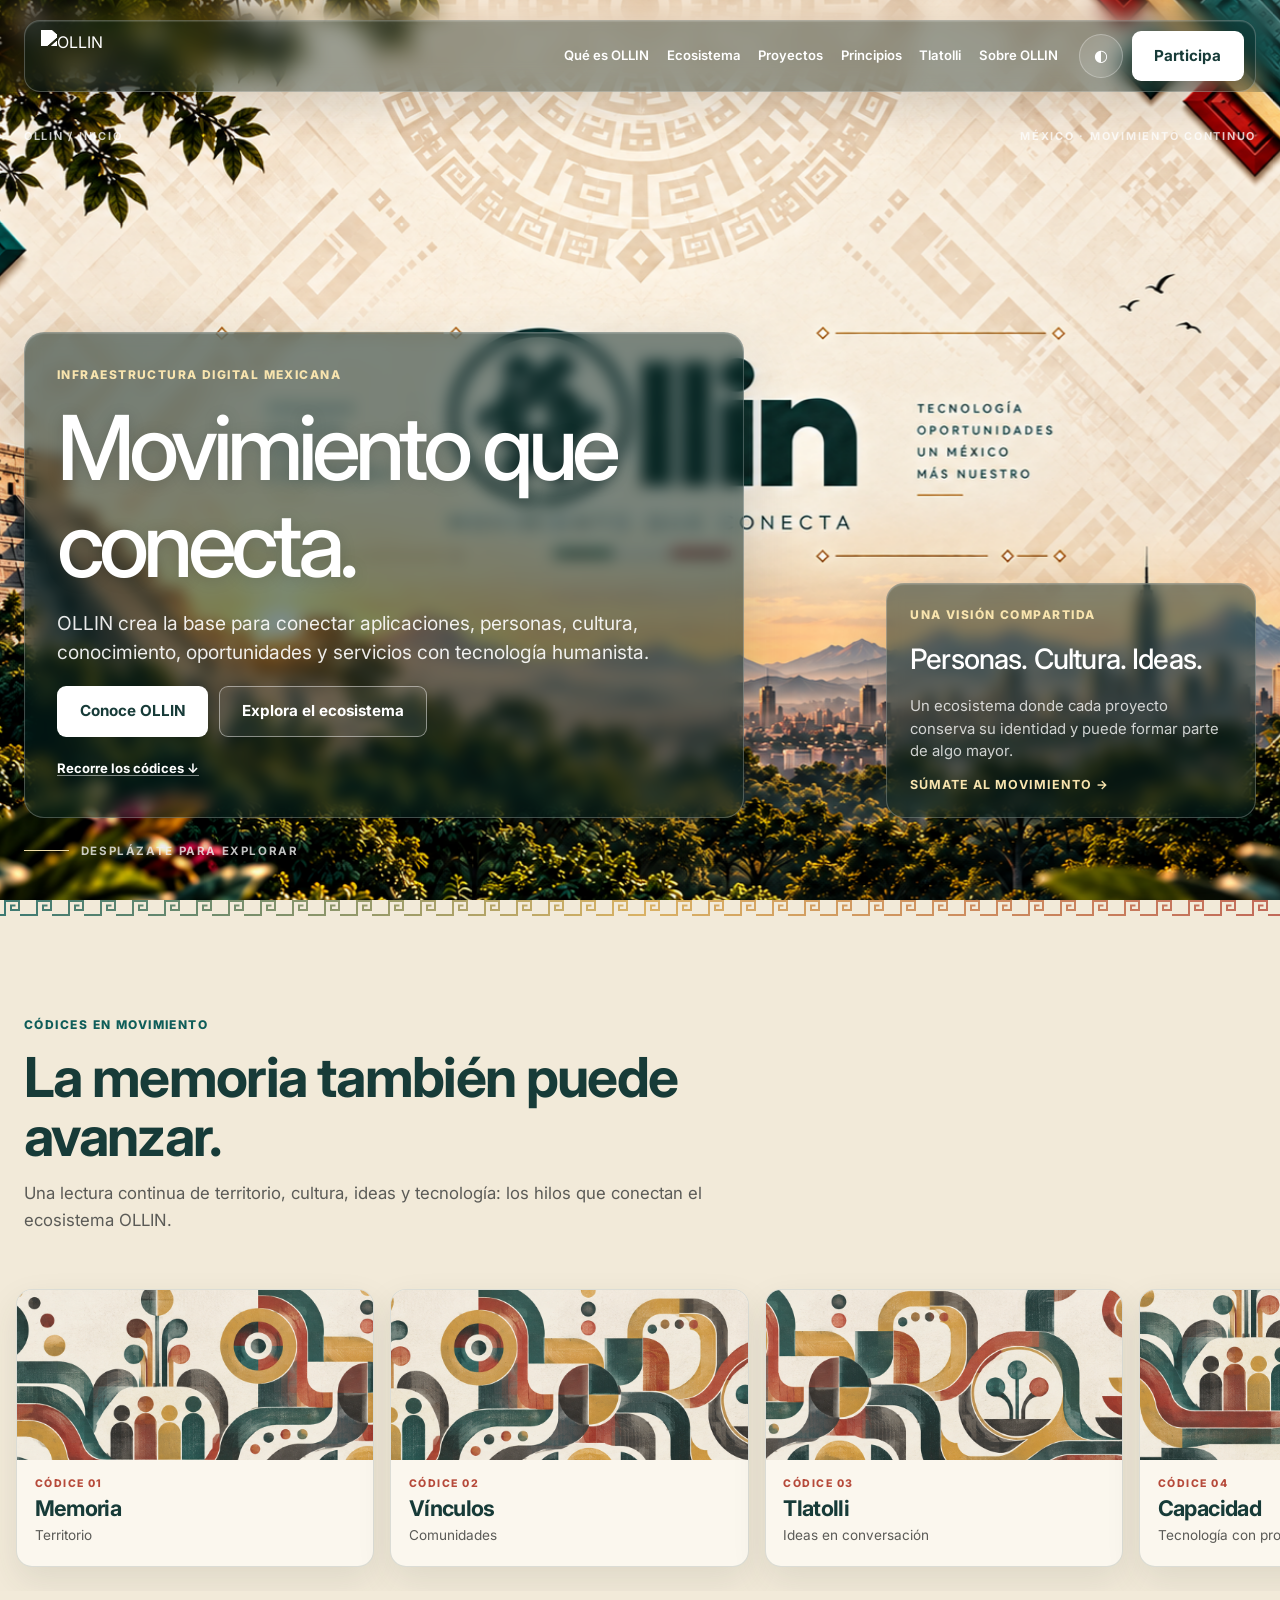
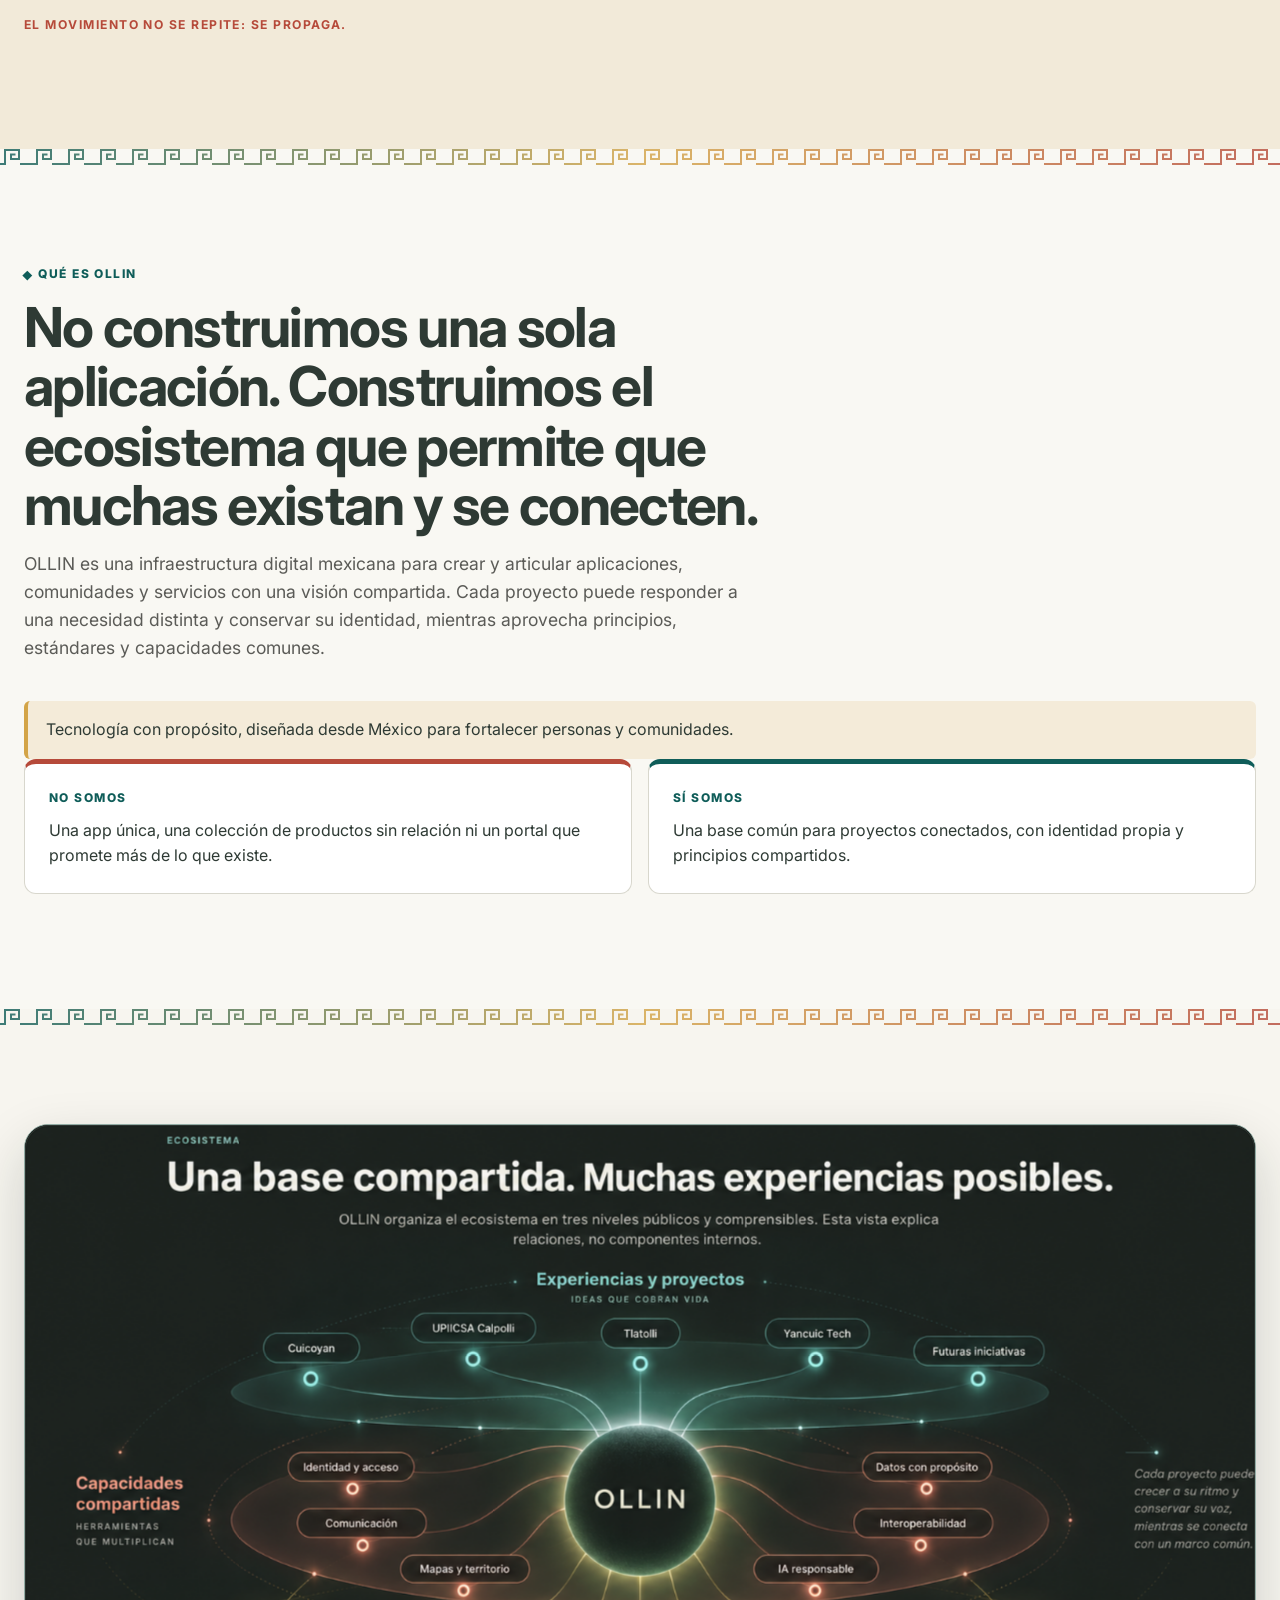
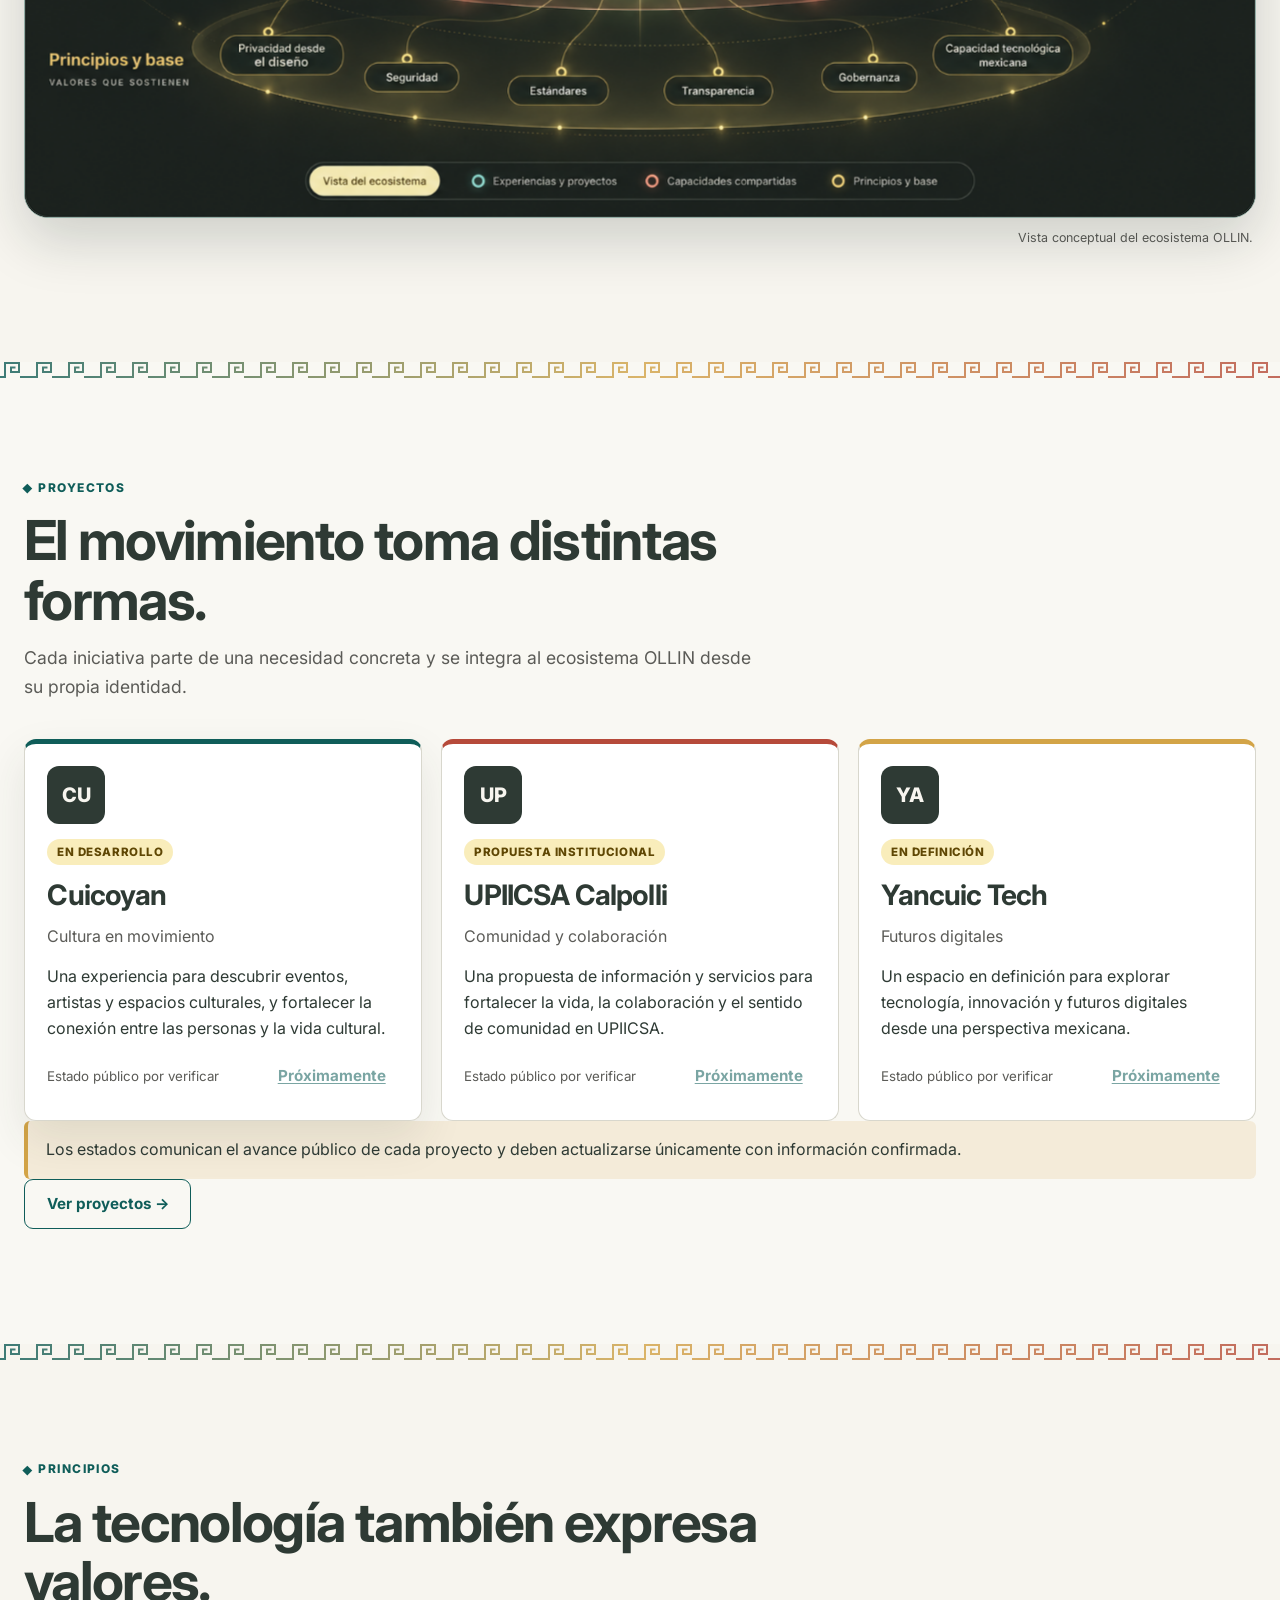
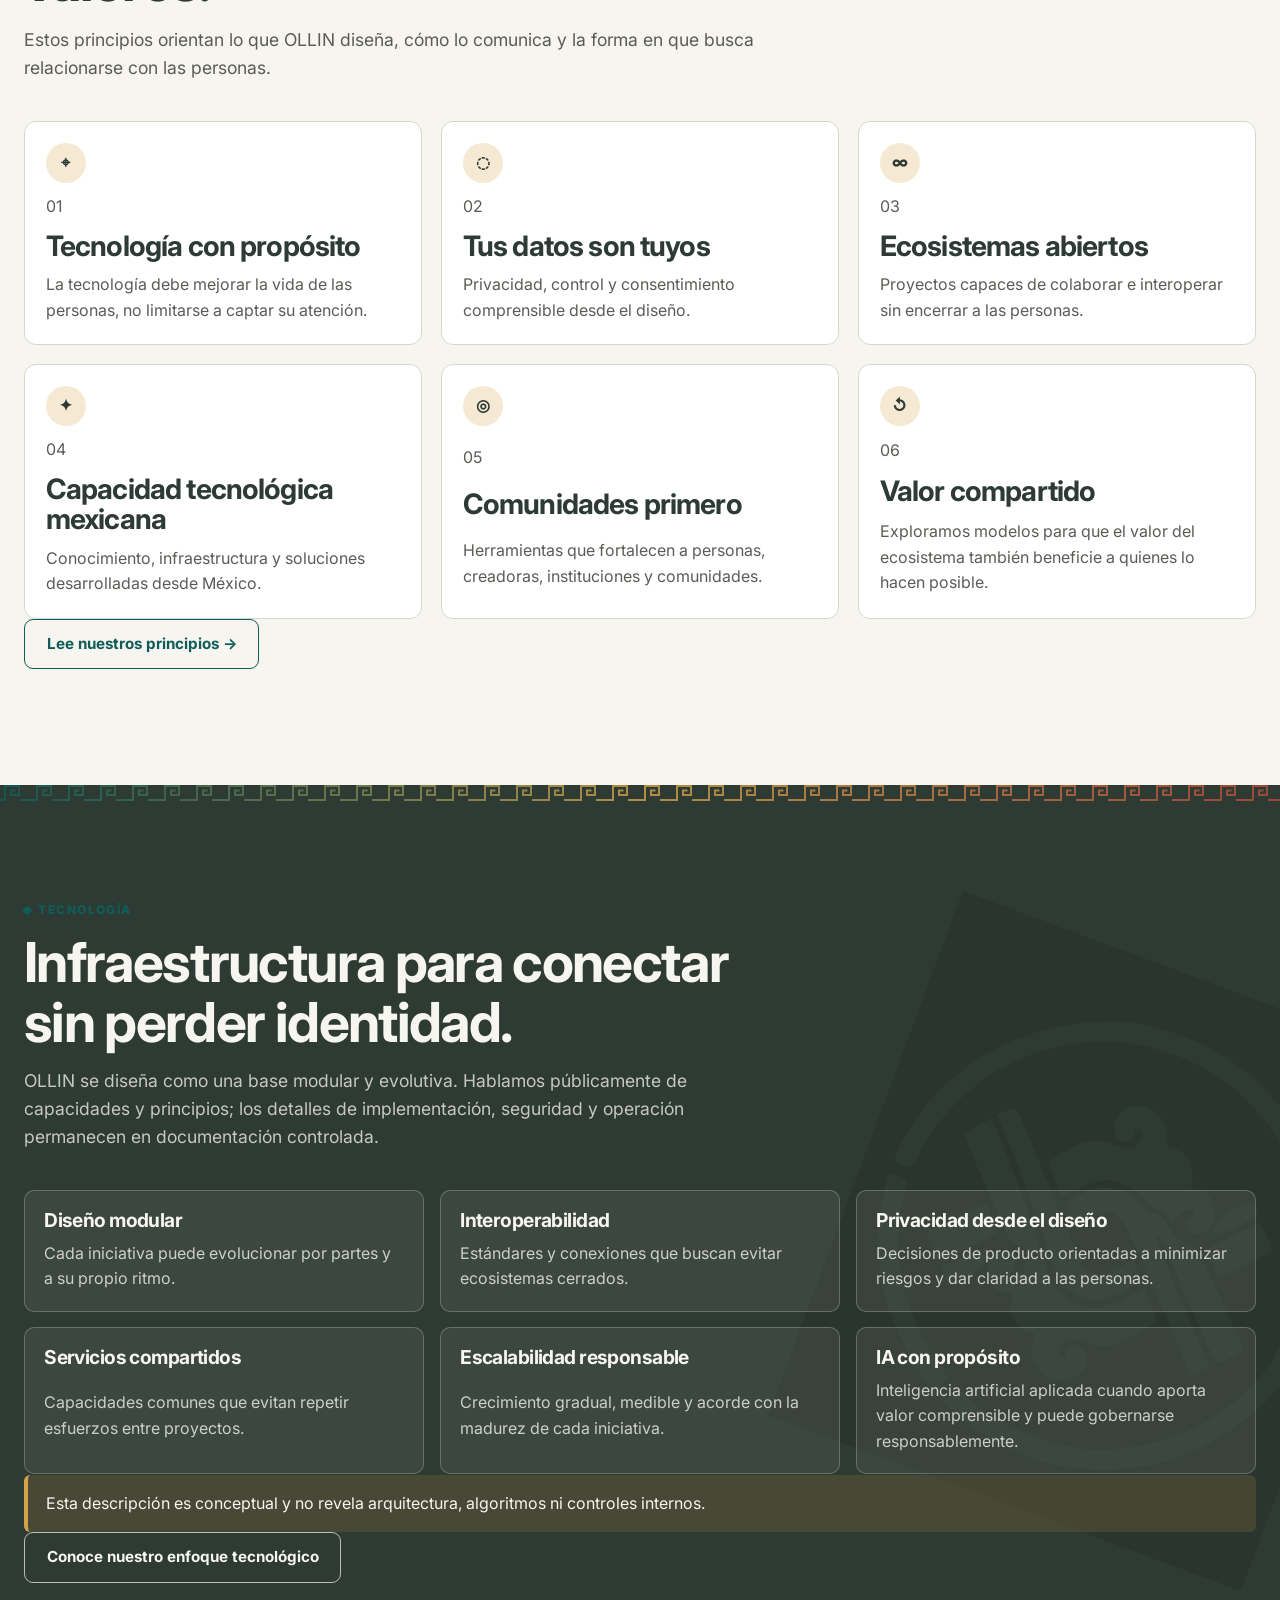
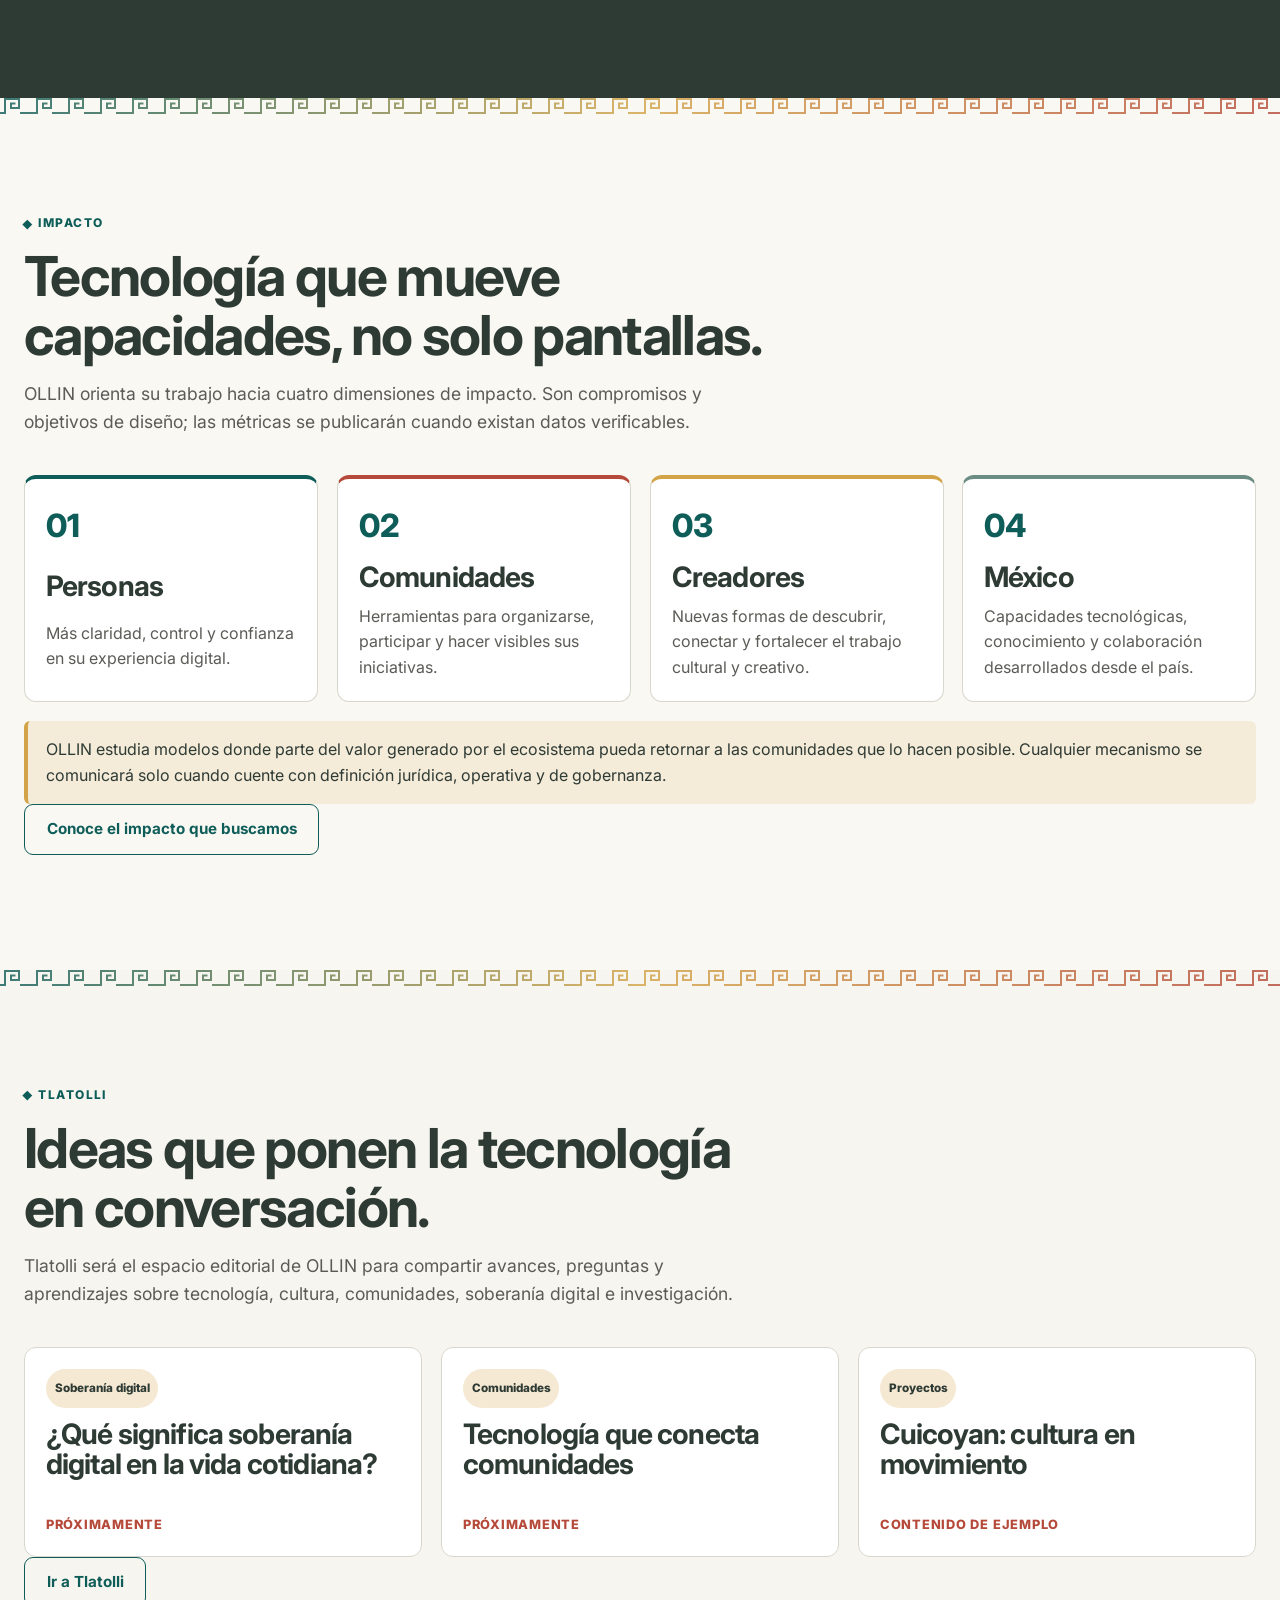
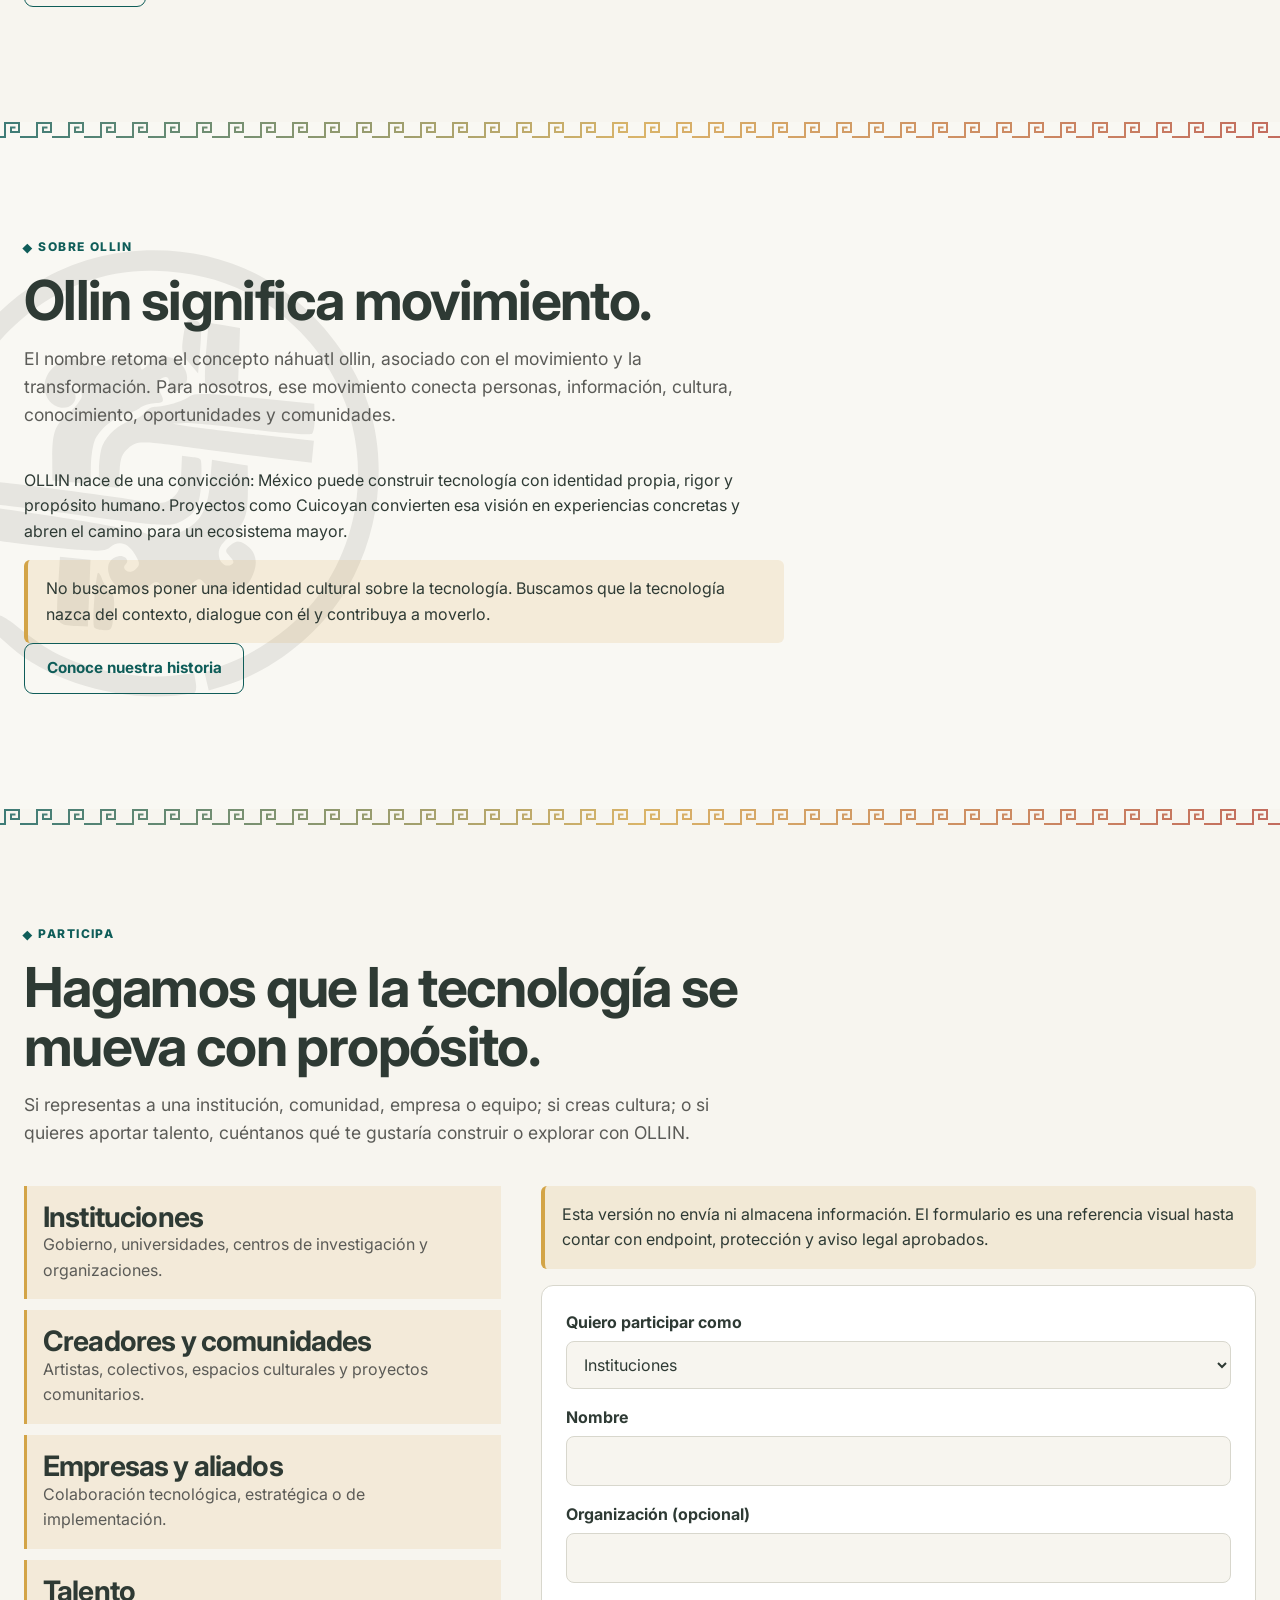
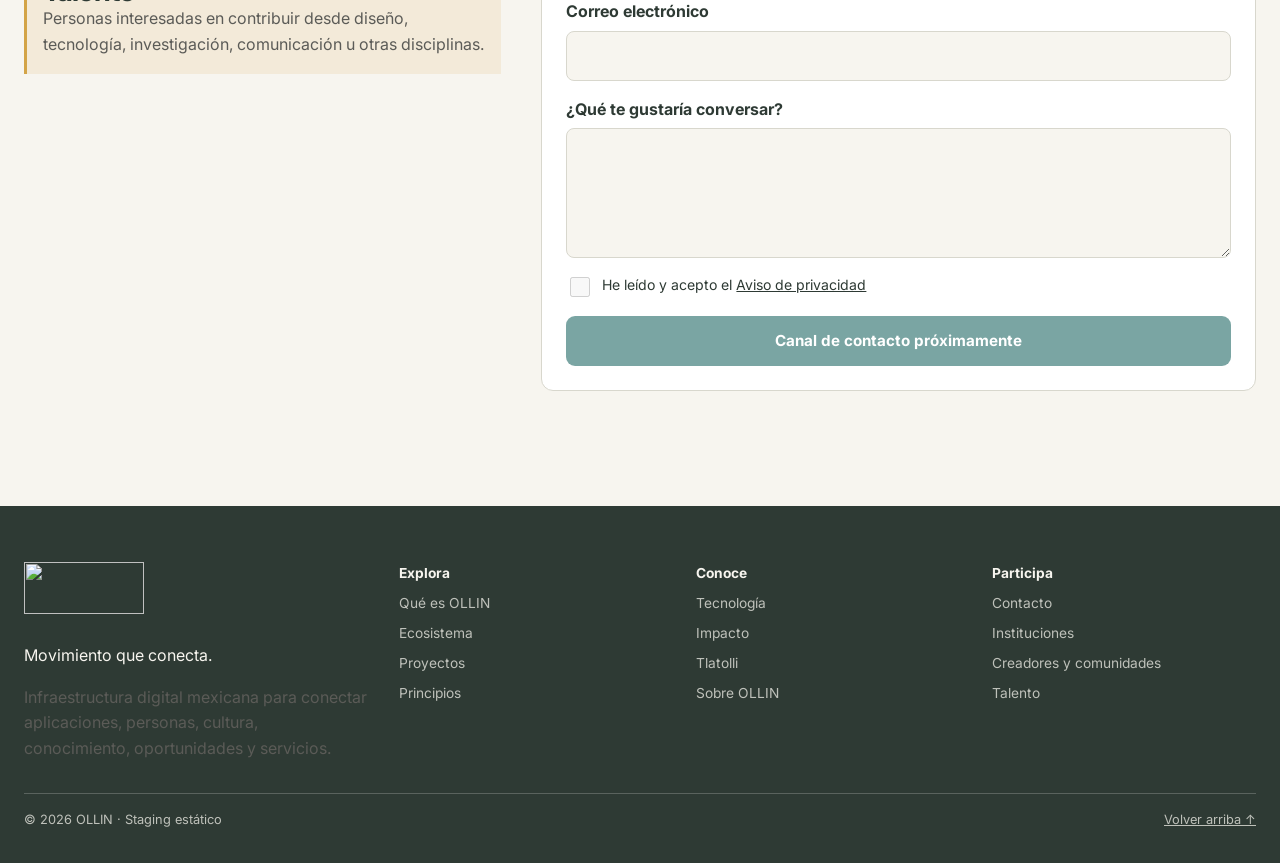
==== commit 04d1f0f2: "Añadir dinamismo neoprehispánico: greca, parallax, revelado por scroll y tilt Co-Authored-By: Claude" ====
--- a/index.html
+++ b/index.html
@@ -1 +1 @@
-<!doctype html><html lang="es-MX"><head><meta charset="UTF-8"><meta name="viewport" content="width=device-width,initial-scale=1,viewport-fit=cover"><meta name="description" content="OLLIN conecta tecnología, personas, cultura, conocimiento y oportunidades desde México."><meta name="robots" content="noindex,nofollow"><meta name="theme-color" content="#0F5D59"><meta name="apple-mobile-web-app-capable" content="yes"><meta name="apple-mobile-web-app-status-bar-style" content="black-translucent"><meta name="apple-mobile-web-app-title" content="OLLIN"><link rel="preconnect" href="https://fonts.googleapis.com"><link rel="preconnect" href="https://fonts.gstatic.com" crossorigin><link href="https://fonts.googleapis.com/css2?family=Inter:wght@300;400;500;600;700&display=swap" rel="stylesheet"><link rel="icon" href="./public/favicon.svg"><link rel="manifest" href="./public/site.webmanifest"><title>OLLIN · Movimiento que conecta</title></head><body><div id="app"></div><script type="module" src="./src/main.js?v=20260920-ecosistema-image"></script></body></html>
+<!doctype html><html lang="es-MX"><head><meta charset="UTF-8"><meta name="viewport" content="width=device-width,initial-scale=1,viewport-fit=cover"><meta name="description" content="OLLIN conecta tecnología, personas, cultura, conocimiento y oportunidades desde México."><meta name="robots" content="noindex,nofollow"><meta name="theme-color" content="#0F5D59"><meta name="apple-mobile-web-app-capable" content="yes"><meta name="apple-mobile-web-app-status-bar-style" content="black-translucent"><meta name="apple-mobile-web-app-title" content="OLLIN"><link rel="preconnect" href="https://fonts.googleapis.com"><link rel="preconnect" href="https://fonts.gstatic.com" crossorigin><link href="https://fonts.googleapis.com/css2?family=Inter:wght@300;400;500;600;700&display=swap" rel="stylesheet"><link rel="icon" href="./public/favicon.svg"><link rel="manifest" href="./public/site.webmanifest"><title>OLLIN · Movimiento que conecta</title></head><body><div class="scroll-progress" aria-hidden="true"></div><div id="app"></div><script type="module" src="./src/main.js?v=20260930-motion"></script></body></html>
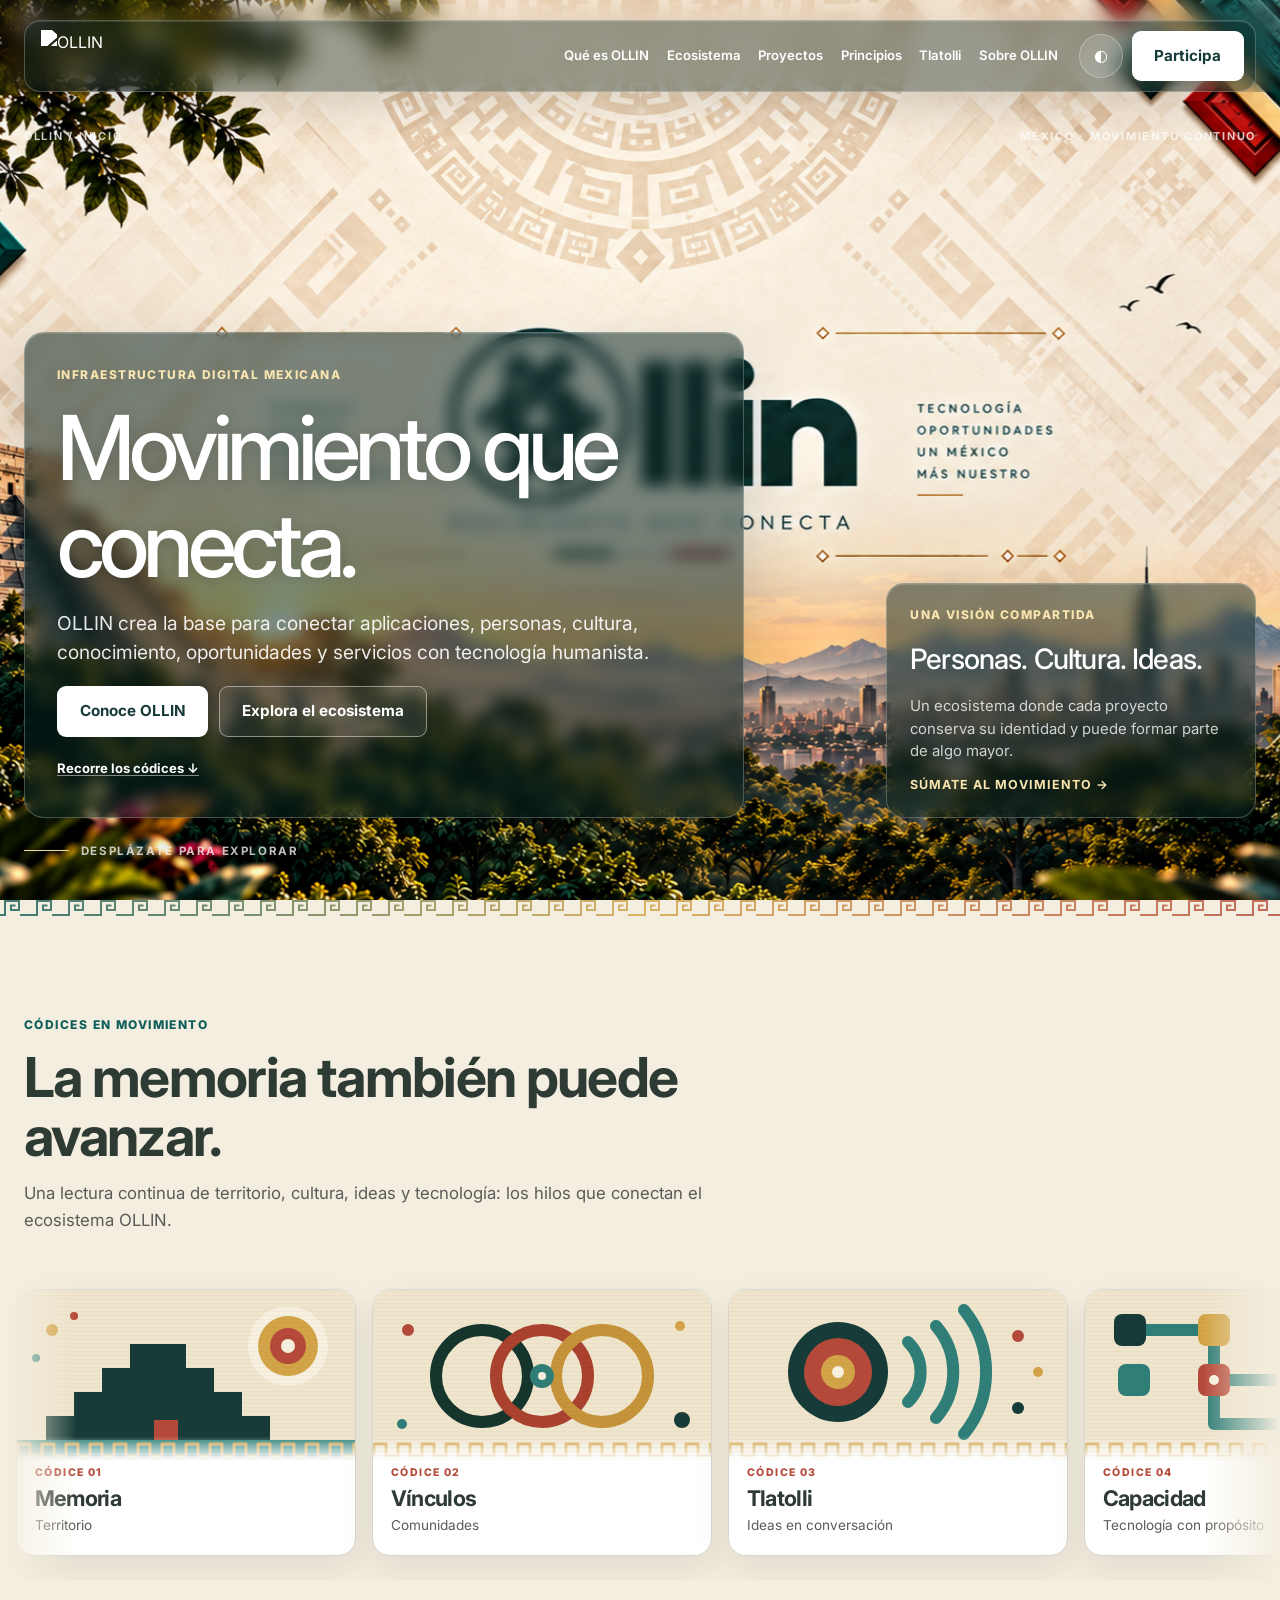
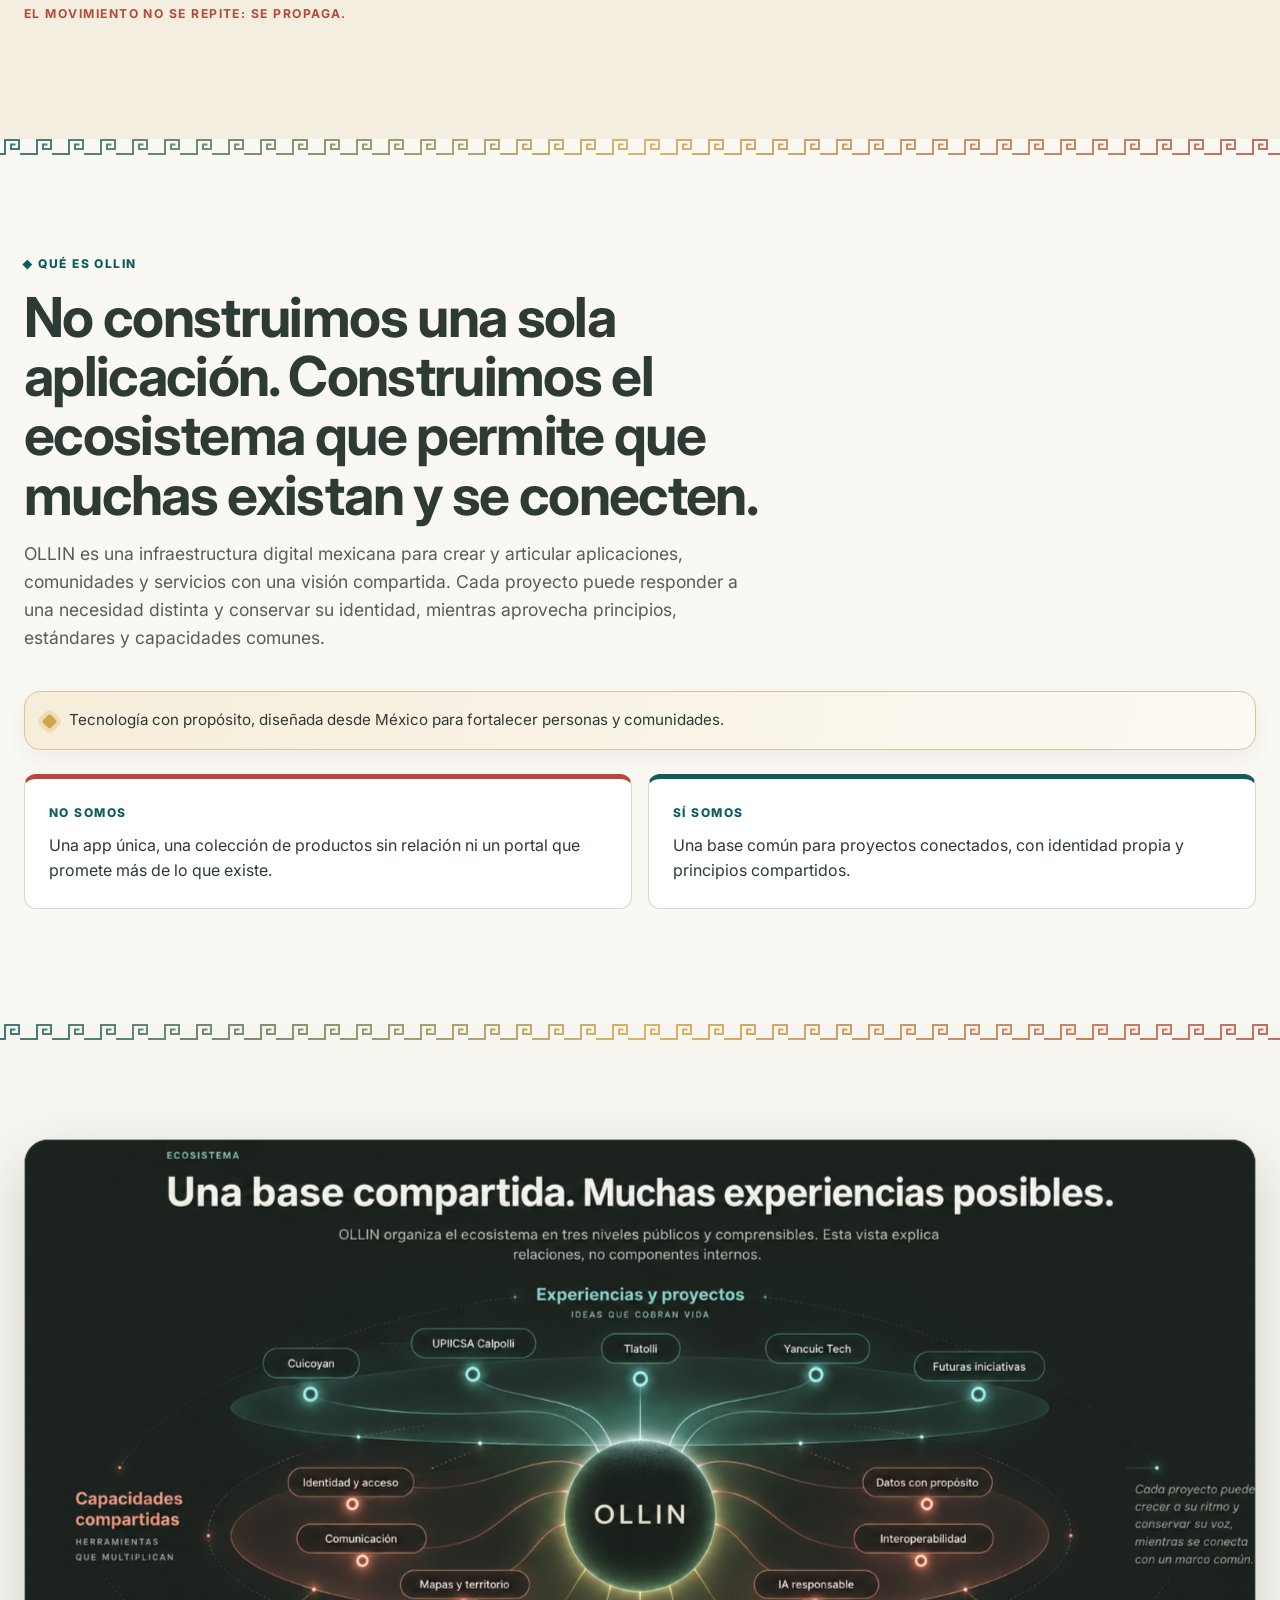
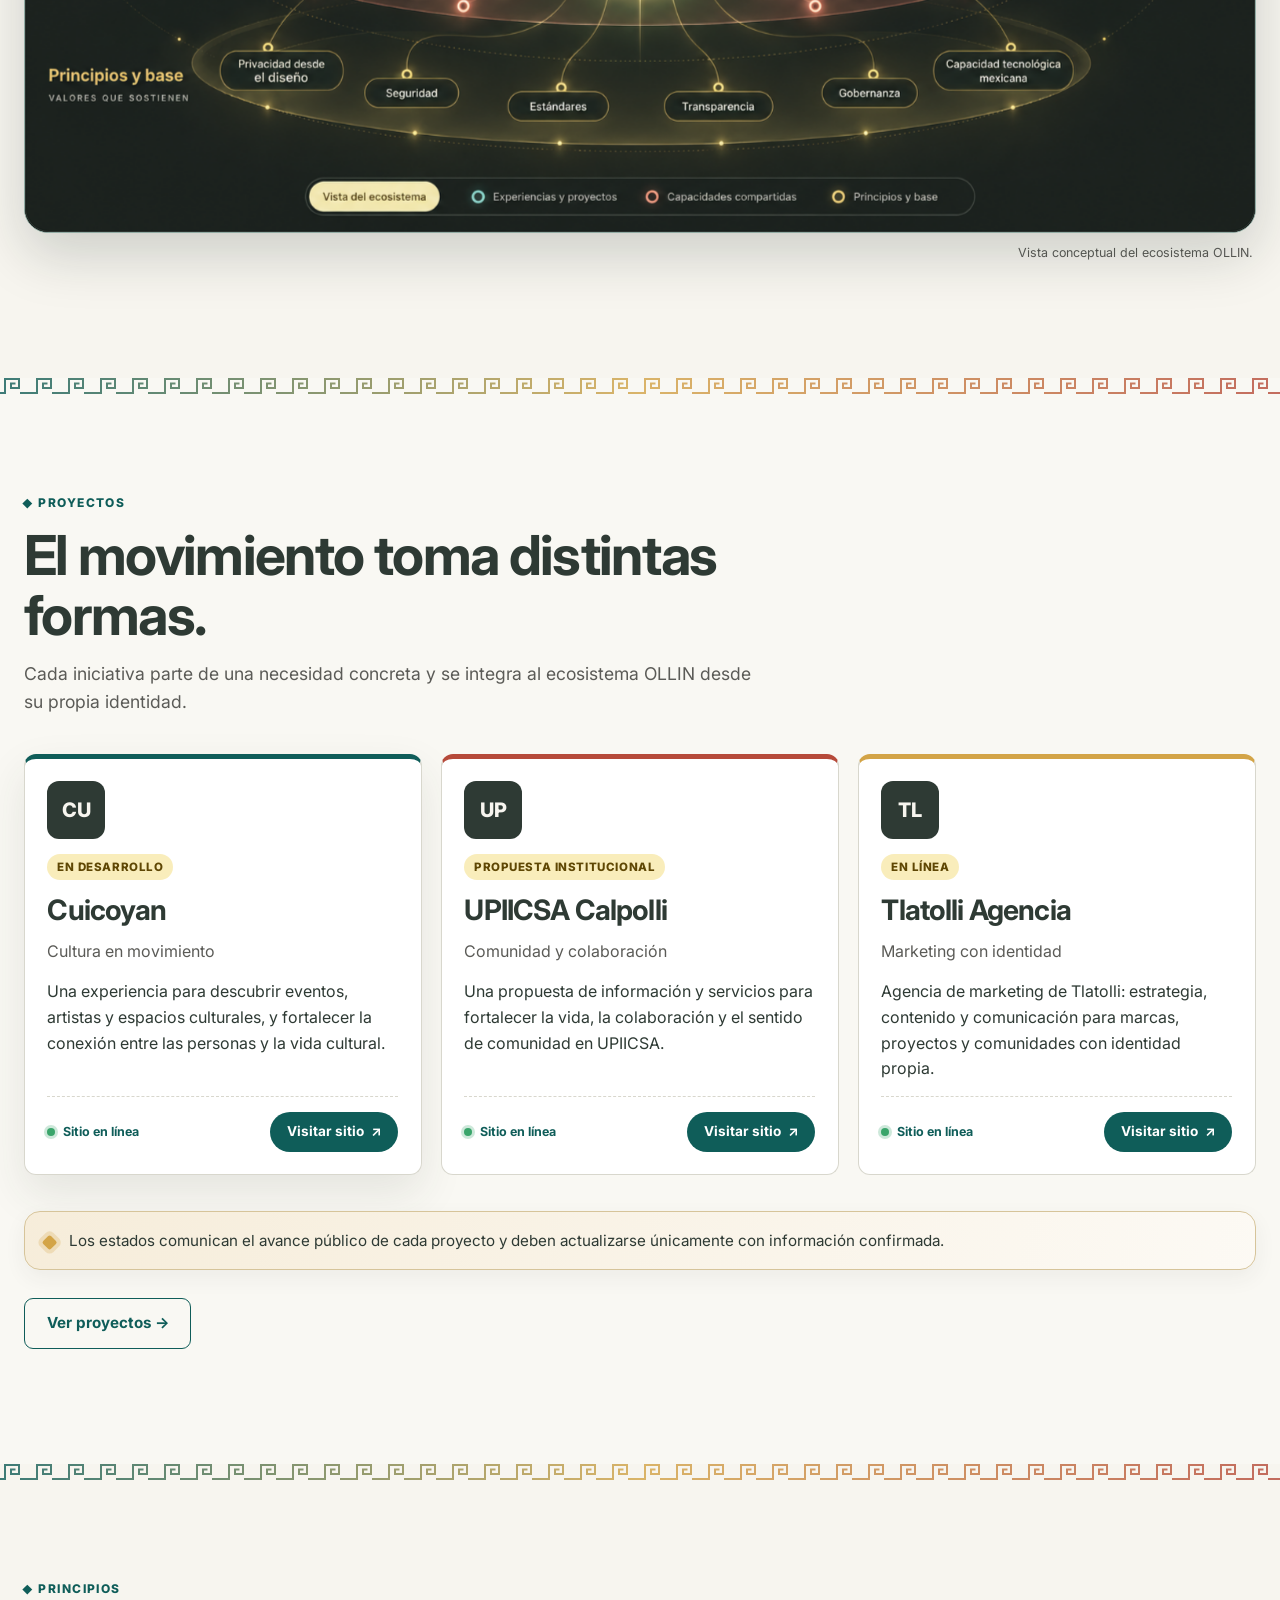
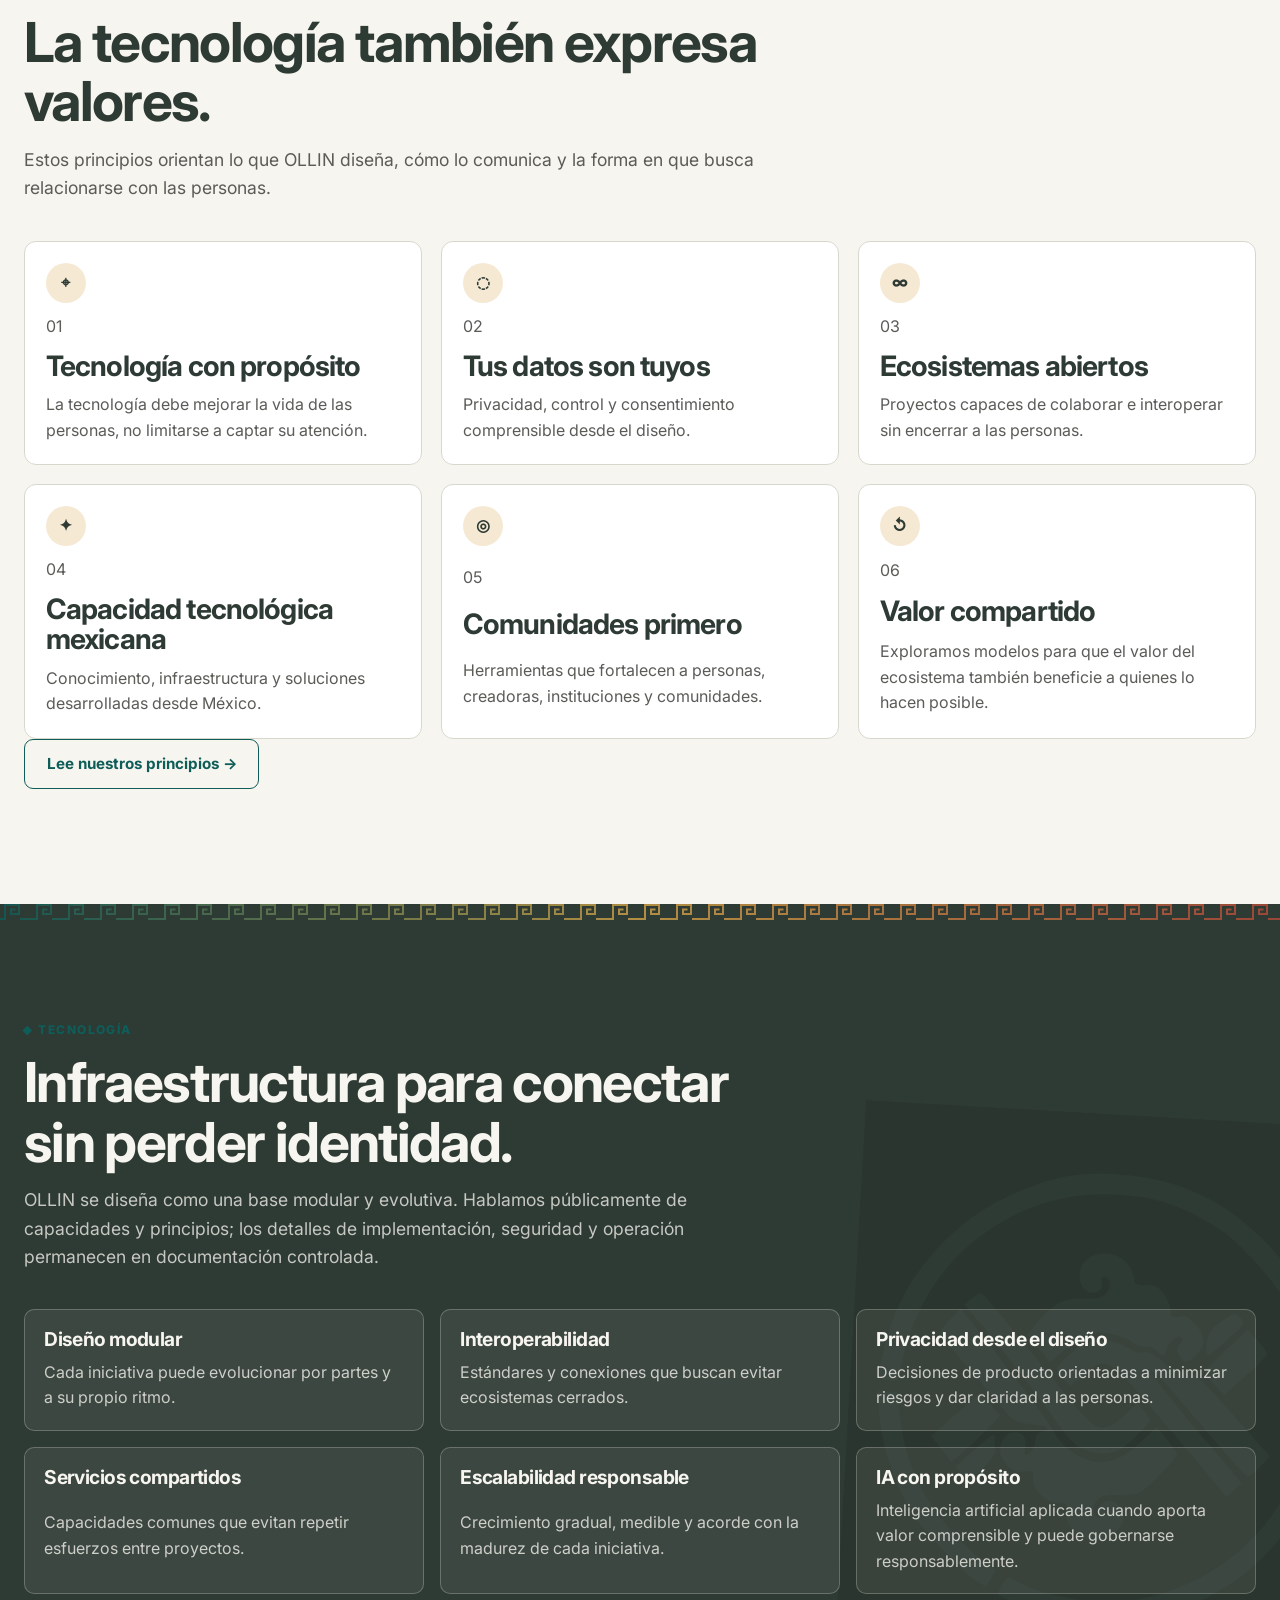
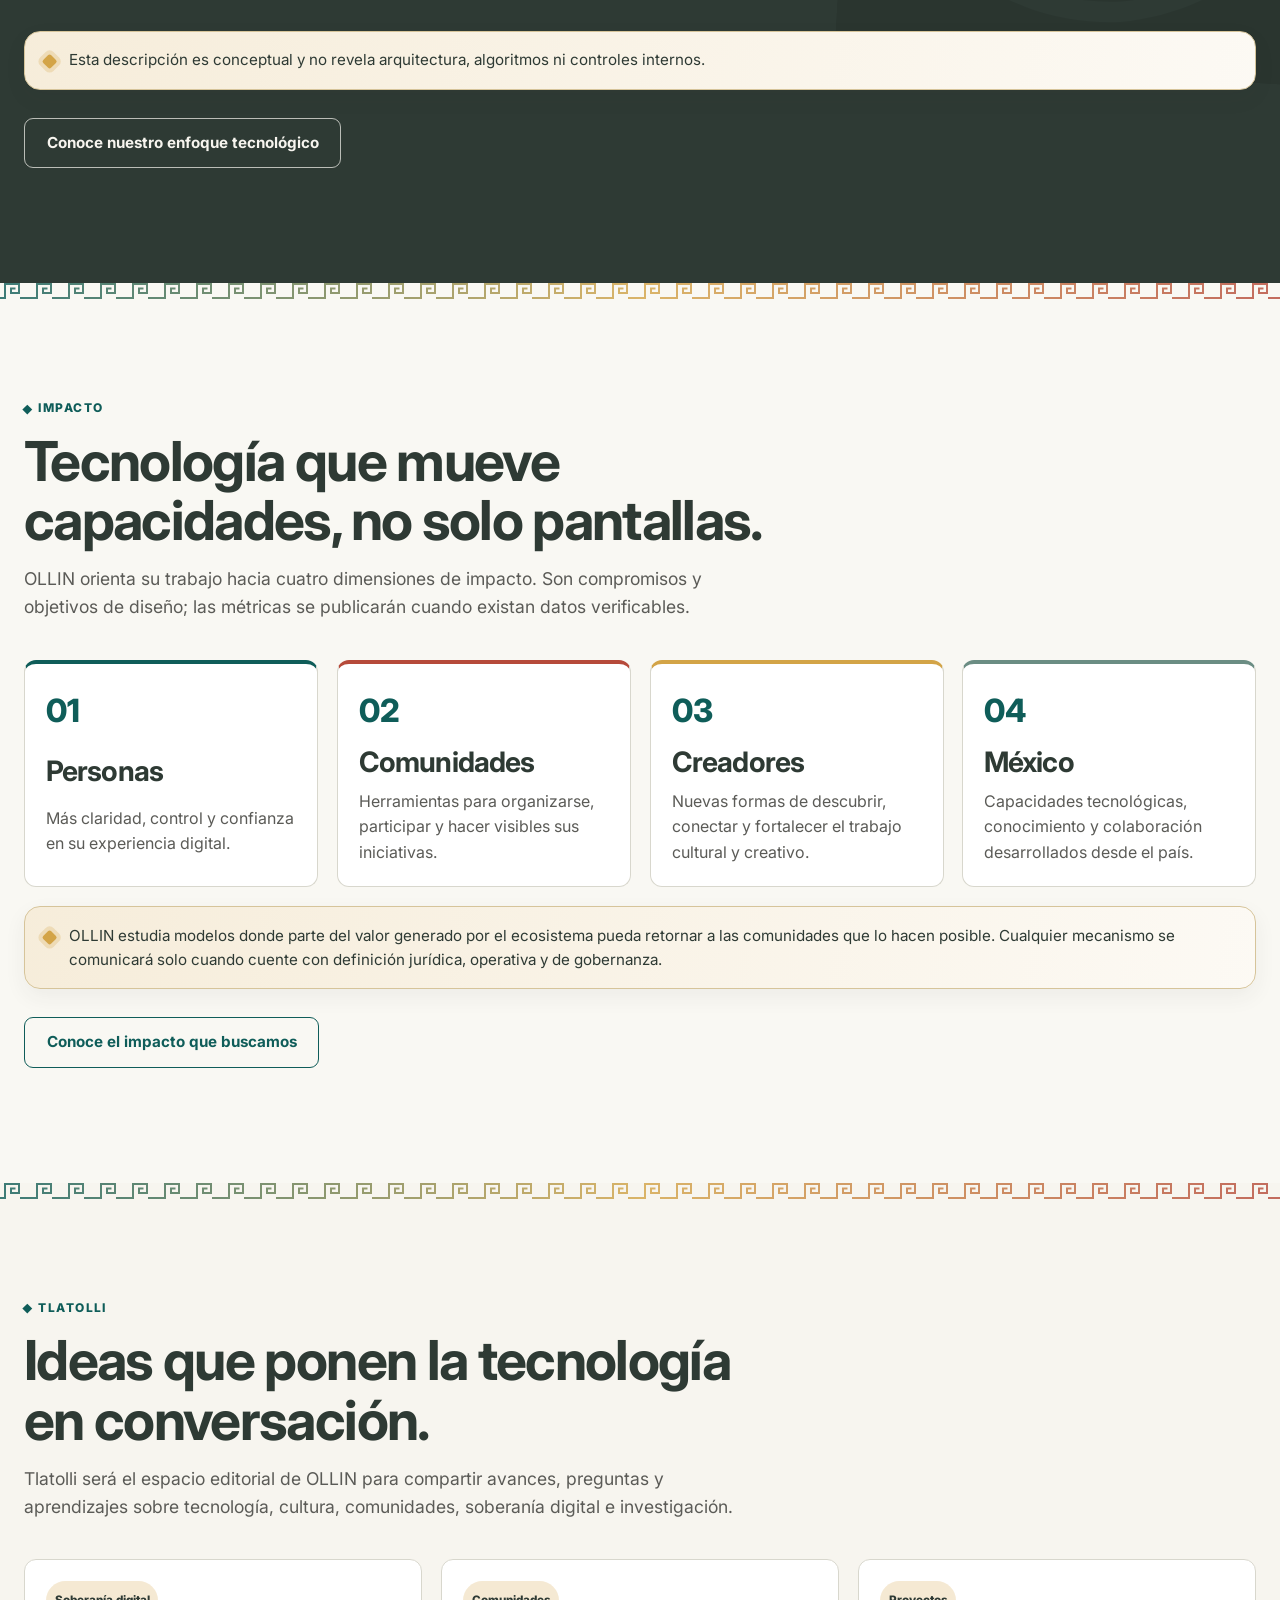
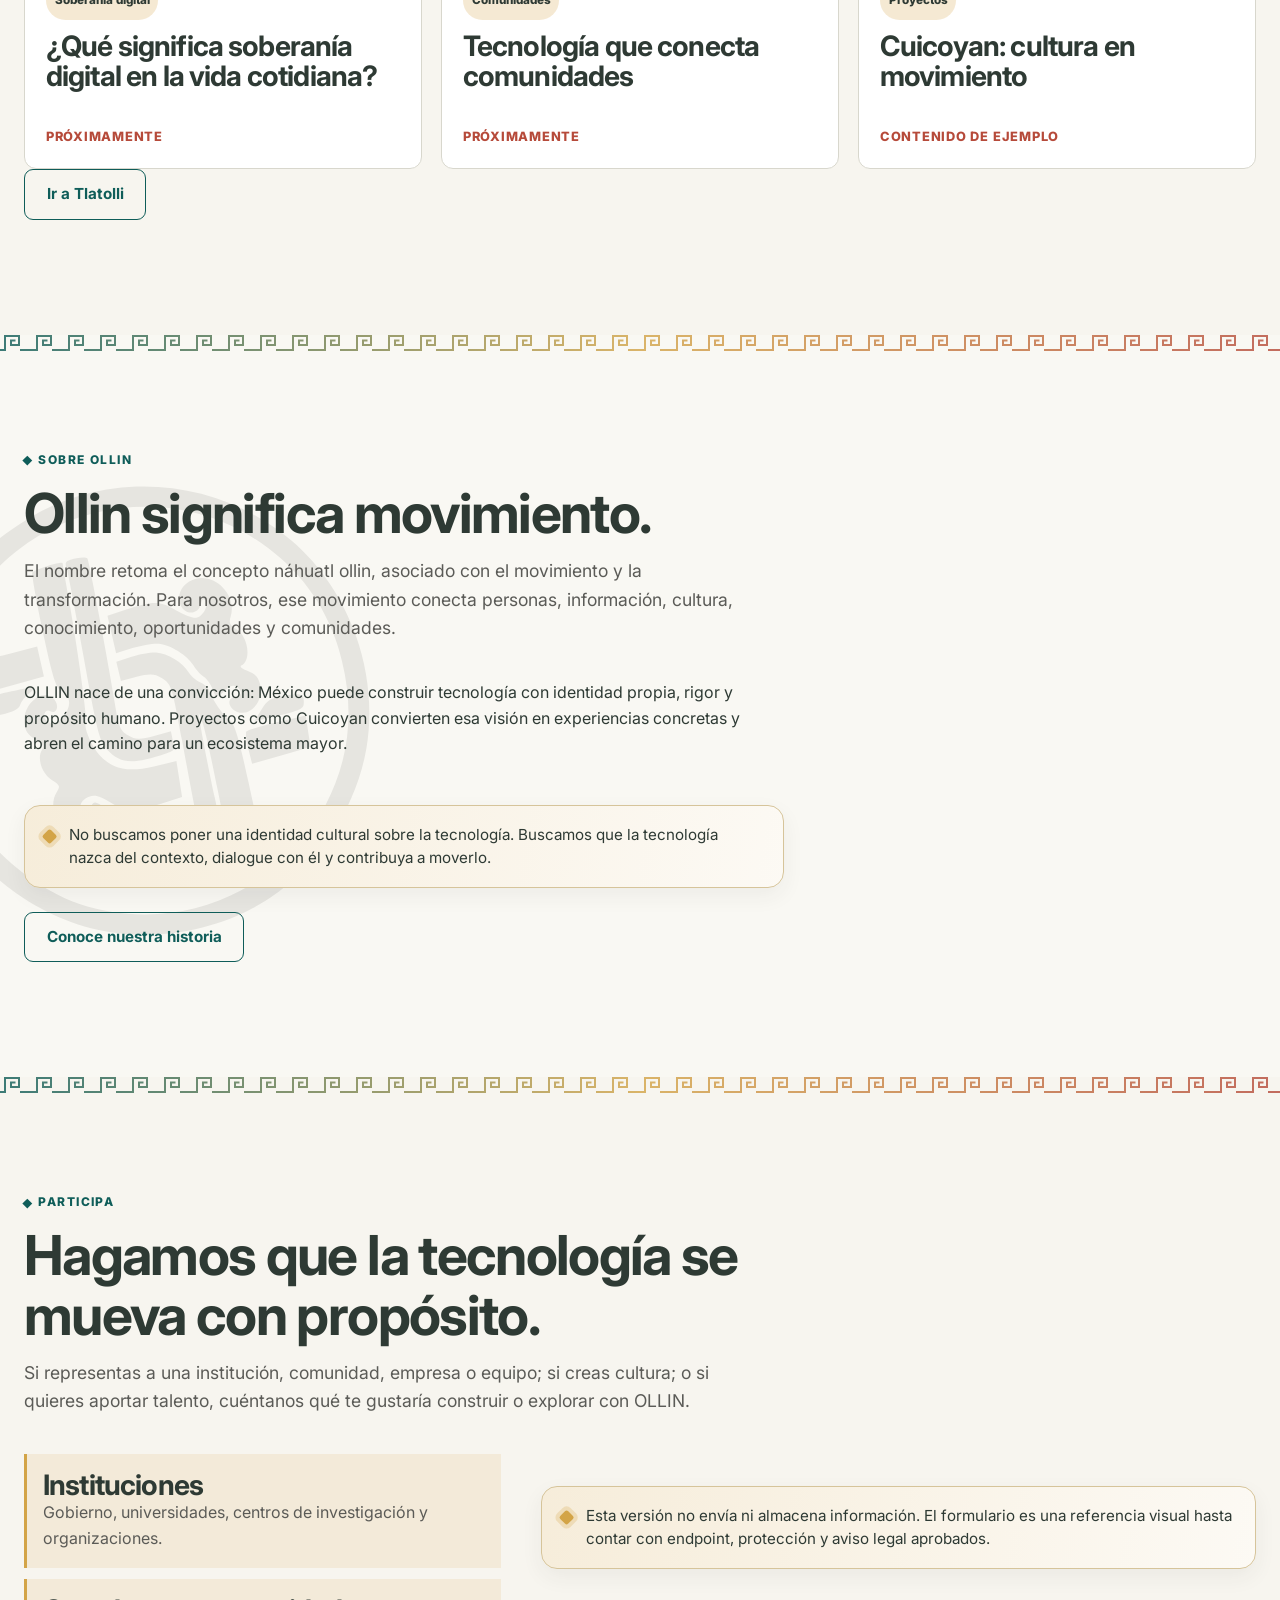
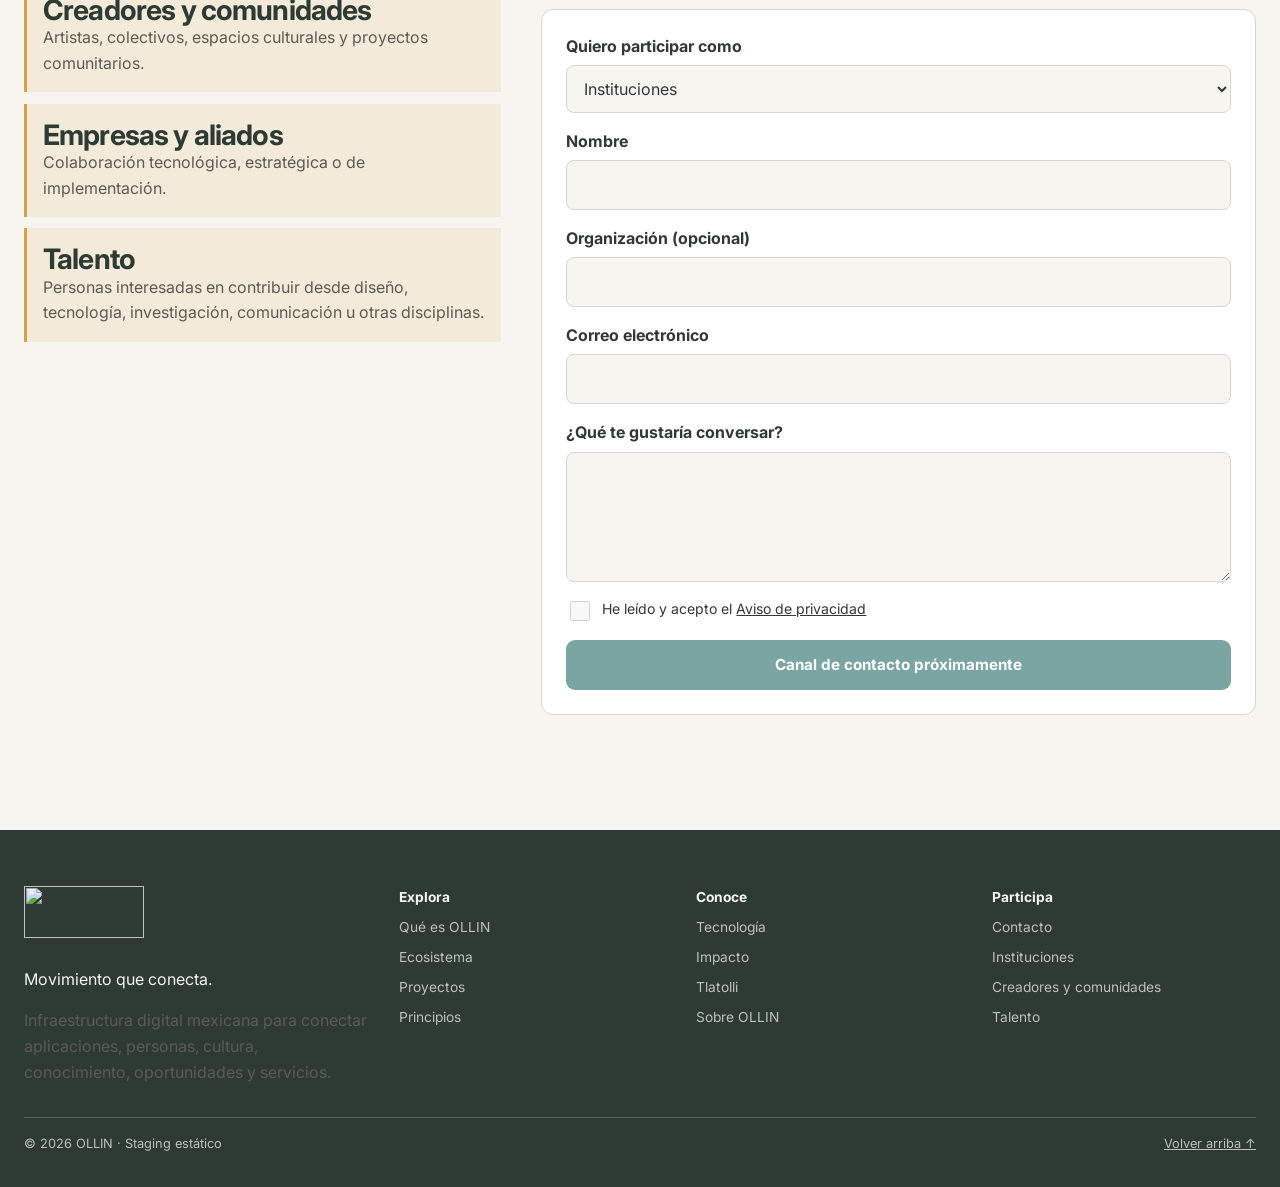
==== commit 6facf91e: "Rediseñar códices, añadir barra inferior móvil y enlaces de proyectos Co-Authored-By: Claude Sonnet " ====
--- a/index.html
+++ b/index.html
@@ -1 +1 @@
-<!doctype html><html lang="es-MX"><head><meta charset="UTF-8"><meta name="viewport" content="width=device-width,initial-scale=1,viewport-fit=cover"><meta name="description" content="OLLIN conecta tecnología, personas, cultura, conocimiento y oportunidades desde México."><meta name="robots" content="noindex,nofollow"><meta name="theme-color" content="#0F5D59"><meta name="apple-mobile-web-app-capable" content="yes"><meta name="apple-mobile-web-app-status-bar-style" content="black-translucent"><meta name="apple-mobile-web-app-title" content="OLLIN"><link rel="preconnect" href="https://fonts.googleapis.com"><link rel="preconnect" href="https://fonts.gstatic.com" crossorigin><link href="https://fonts.googleapis.com/css2?family=Inter:wght@300;400;500;600;700&display=swap" rel="stylesheet"><link rel="icon" href="./public/favicon.svg"><link rel="manifest" href="./public/site.webmanifest"><title>OLLIN · Movimiento que conecta</title></head><body><div class="scroll-progress" aria-hidden="true"></div><div id="app"></div><script type="module" src="./src/main.js?v=20260930-motion"></script></body></html>
+<!doctype html><html lang="es-MX"><head><meta charset="UTF-8"><meta name="viewport" content="width=device-width,initial-scale=1,viewport-fit=cover"><meta name="description" content="OLLIN conecta tecnología, personas, cultura, conocimiento y oportunidades desde México."><meta name="robots" content="noindex,nofollow"><meta name="theme-color" content="#0F5D59"><meta name="apple-mobile-web-app-capable" content="yes"><meta name="apple-mobile-web-app-status-bar-style" content="black-translucent"><meta name="apple-mobile-web-app-title" content="OLLIN"><link rel="preconnect" href="https://fonts.googleapis.com"><link rel="preconnect" href="https://fonts.gstatic.com" crossorigin><link href="https://fonts.googleapis.com/css2?family=Inter:wght@300;400;500;600;700&display=swap" rel="stylesheet"><link rel="icon" href="./public/favicon.svg"><link rel="manifest" href="./public/site.webmanifest"><title>OLLIN · Movimiento que conecta</title></head><body><div class="scroll-progress" aria-hidden="true"></div><div id="app"></div><script type="module" src="./src/main.js?v=20260930-cards"></script></body></html>
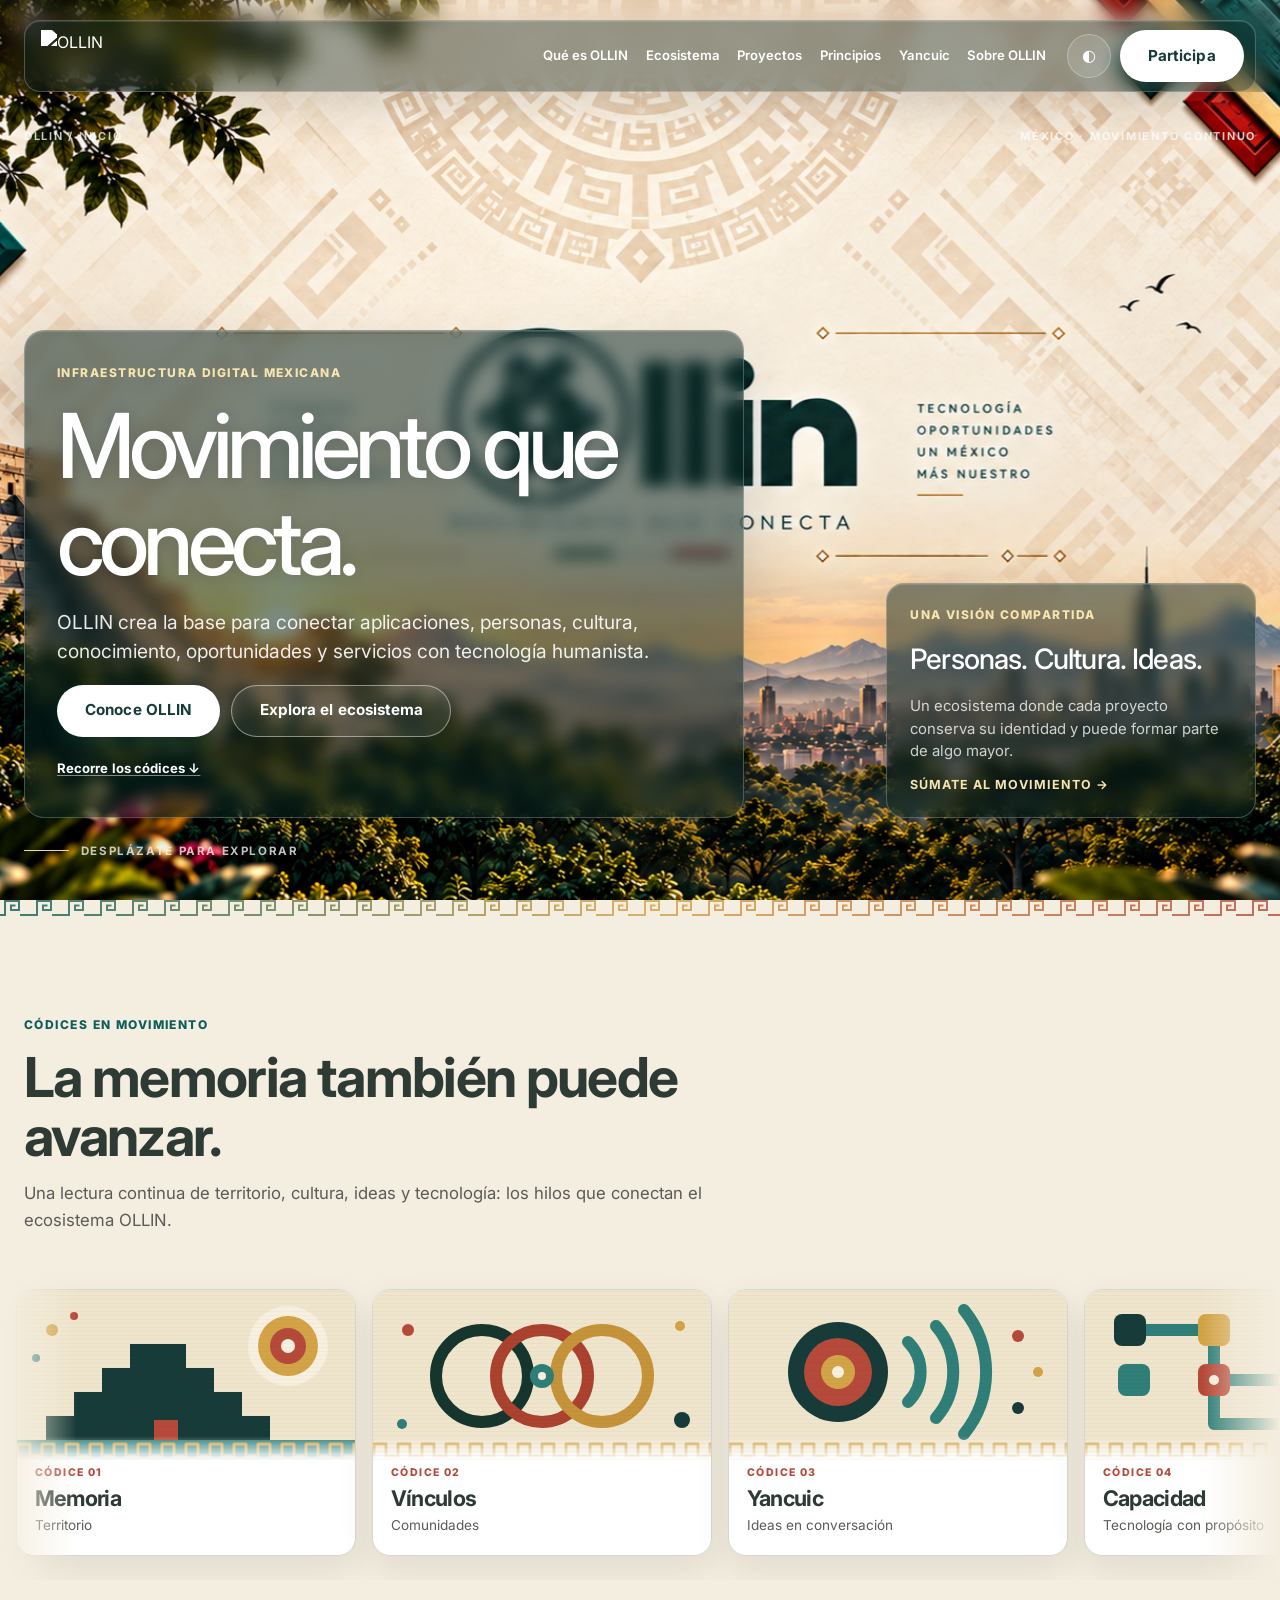
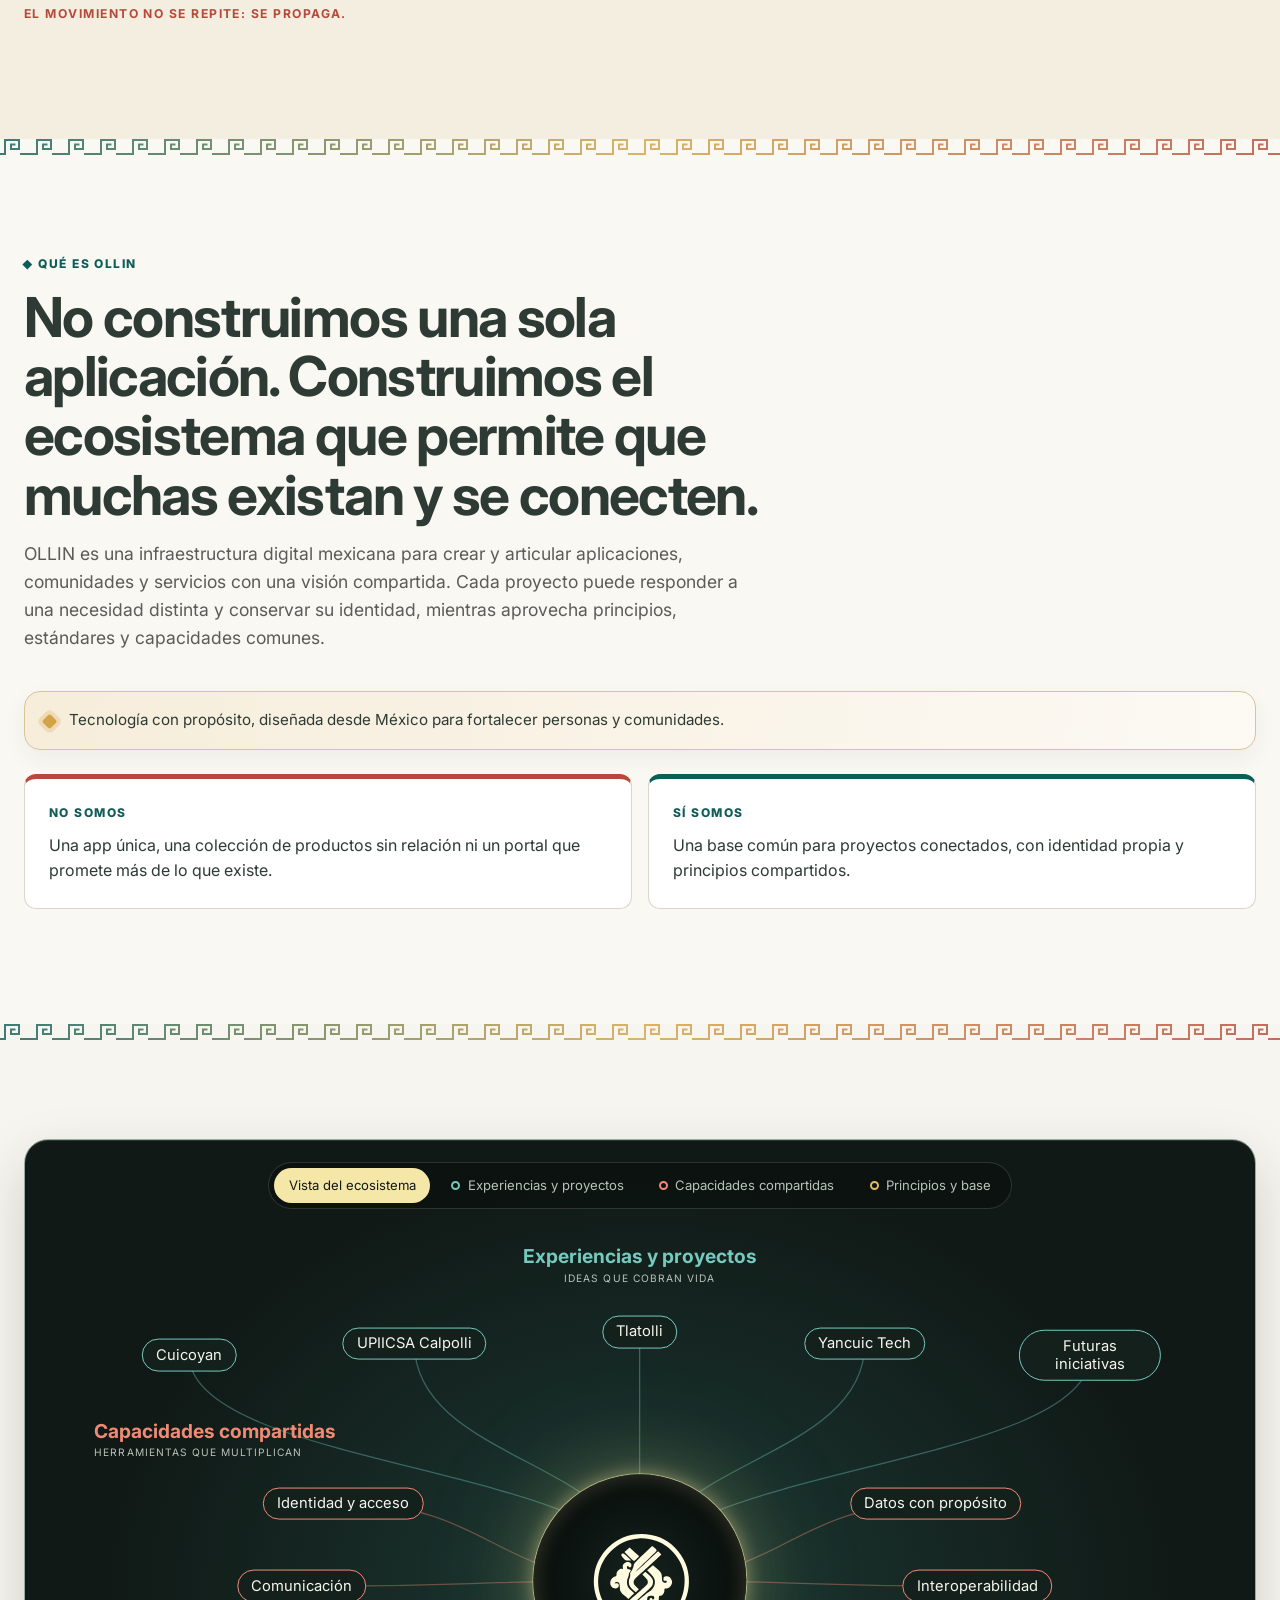
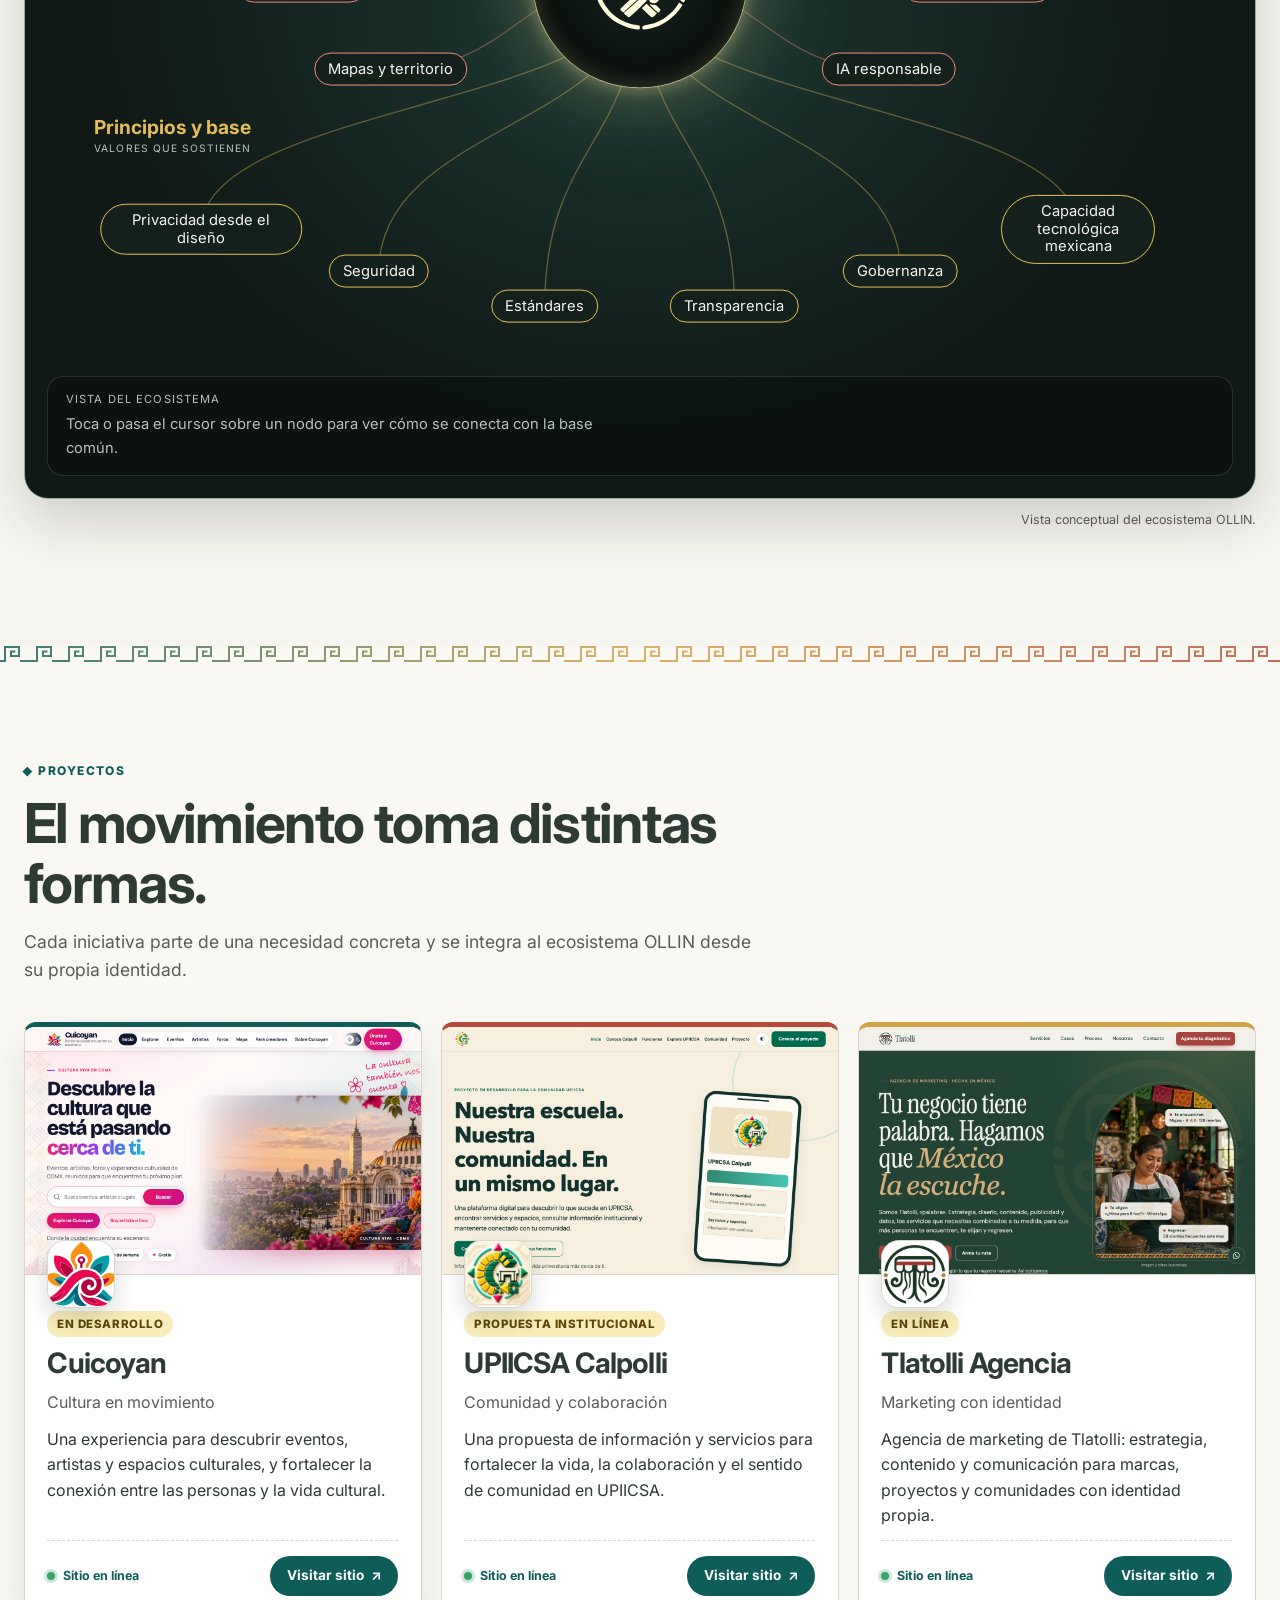
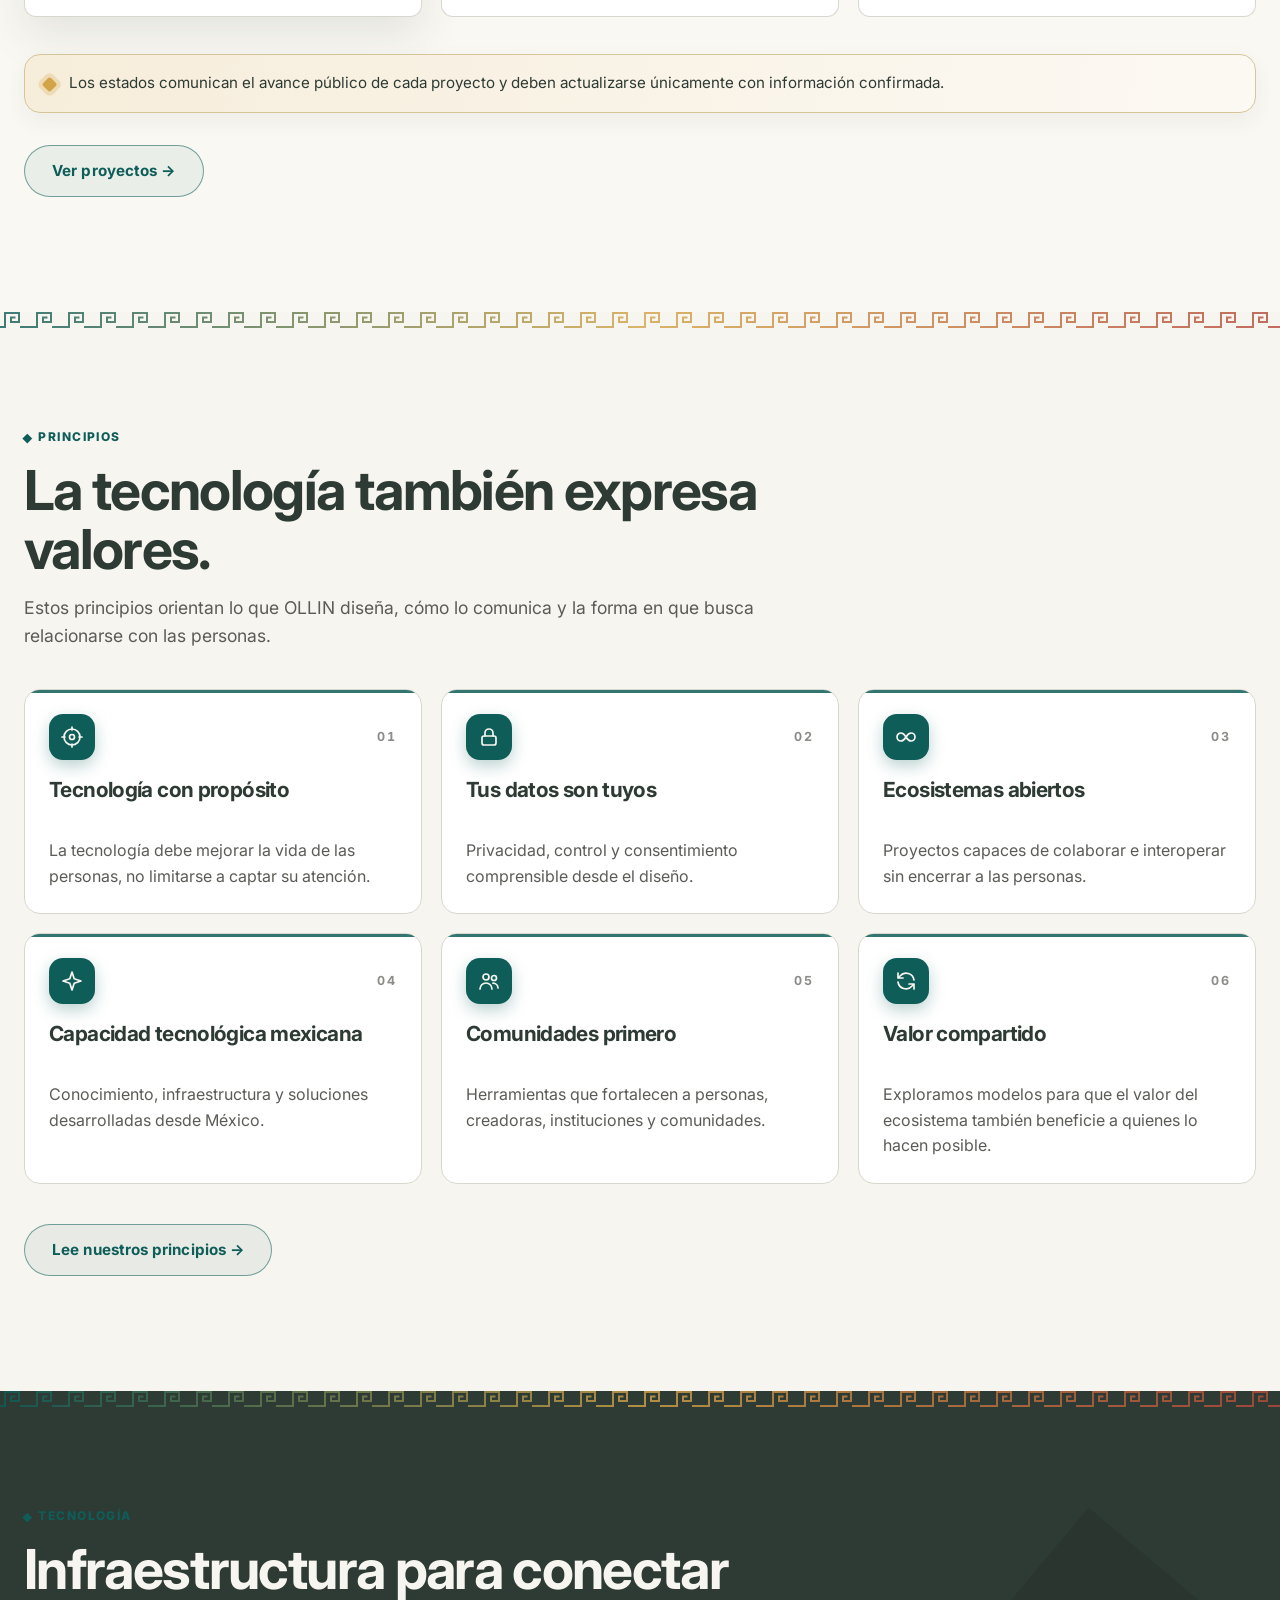
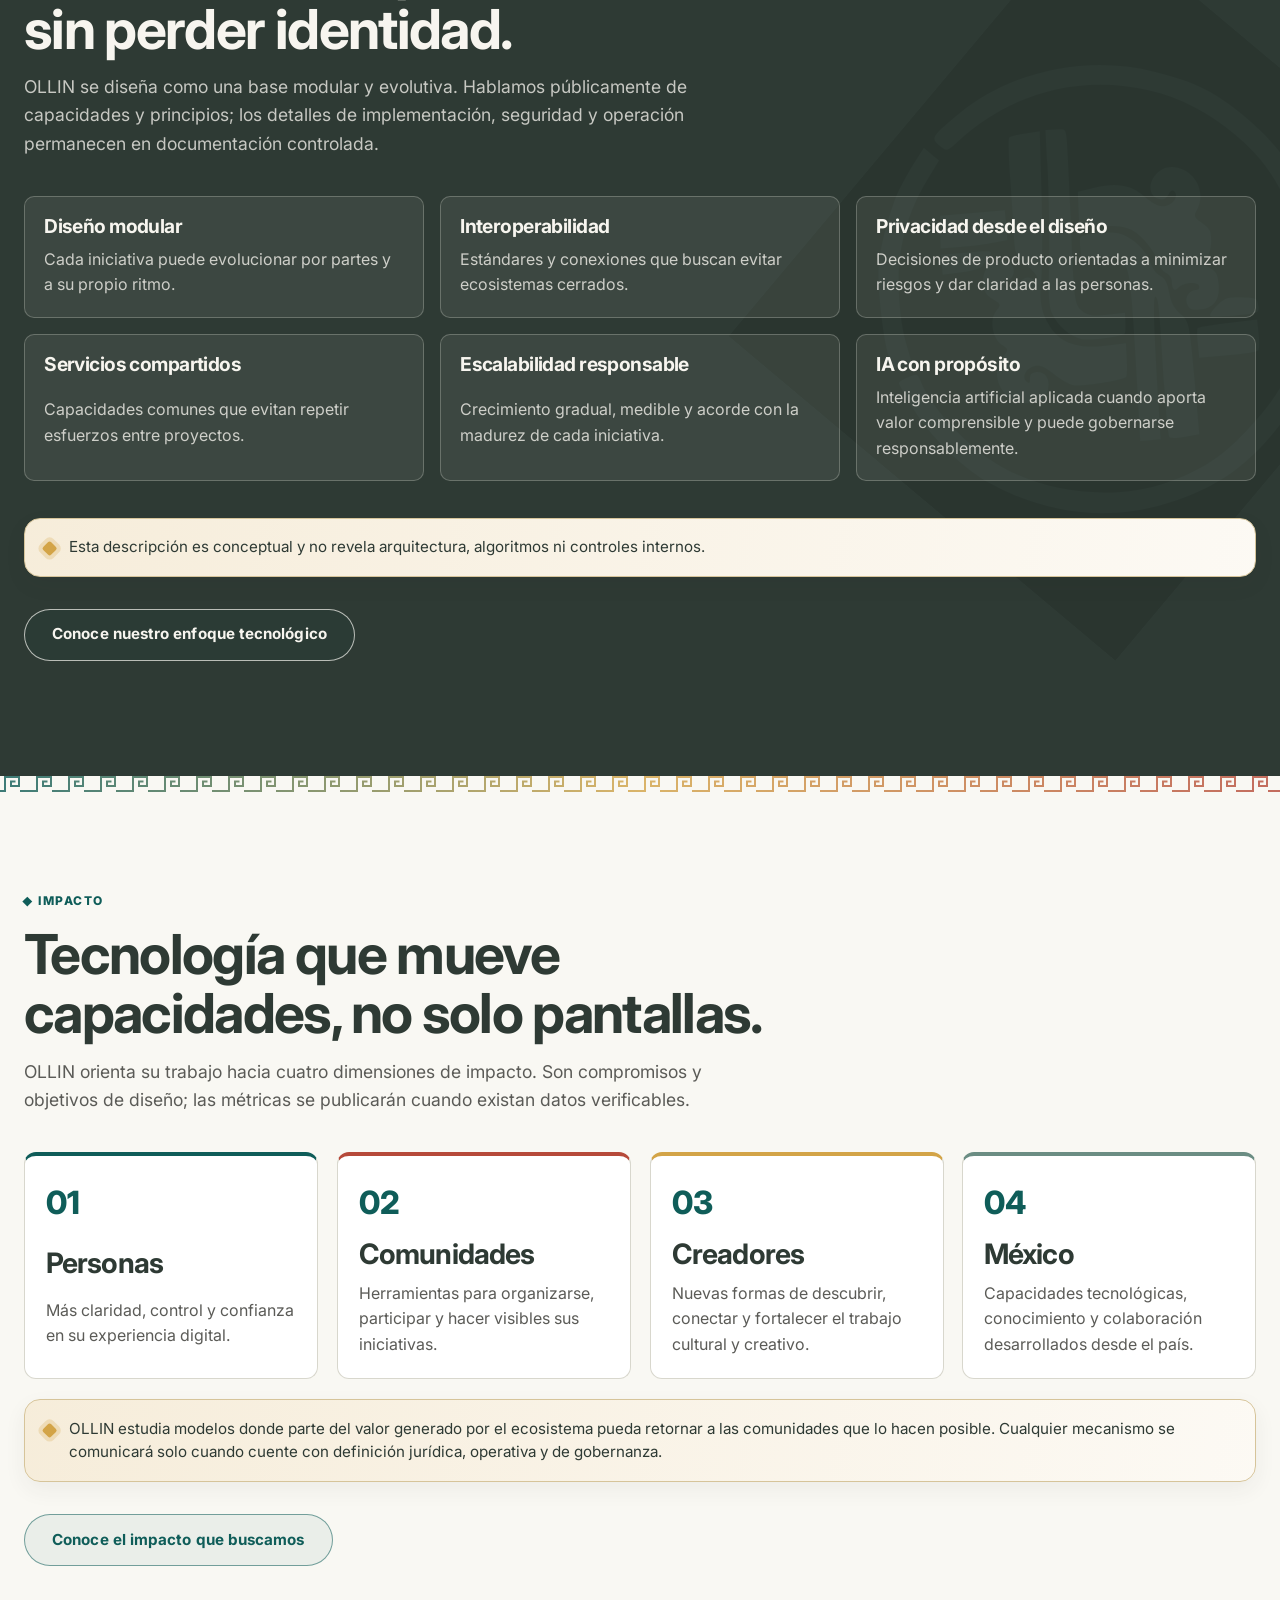
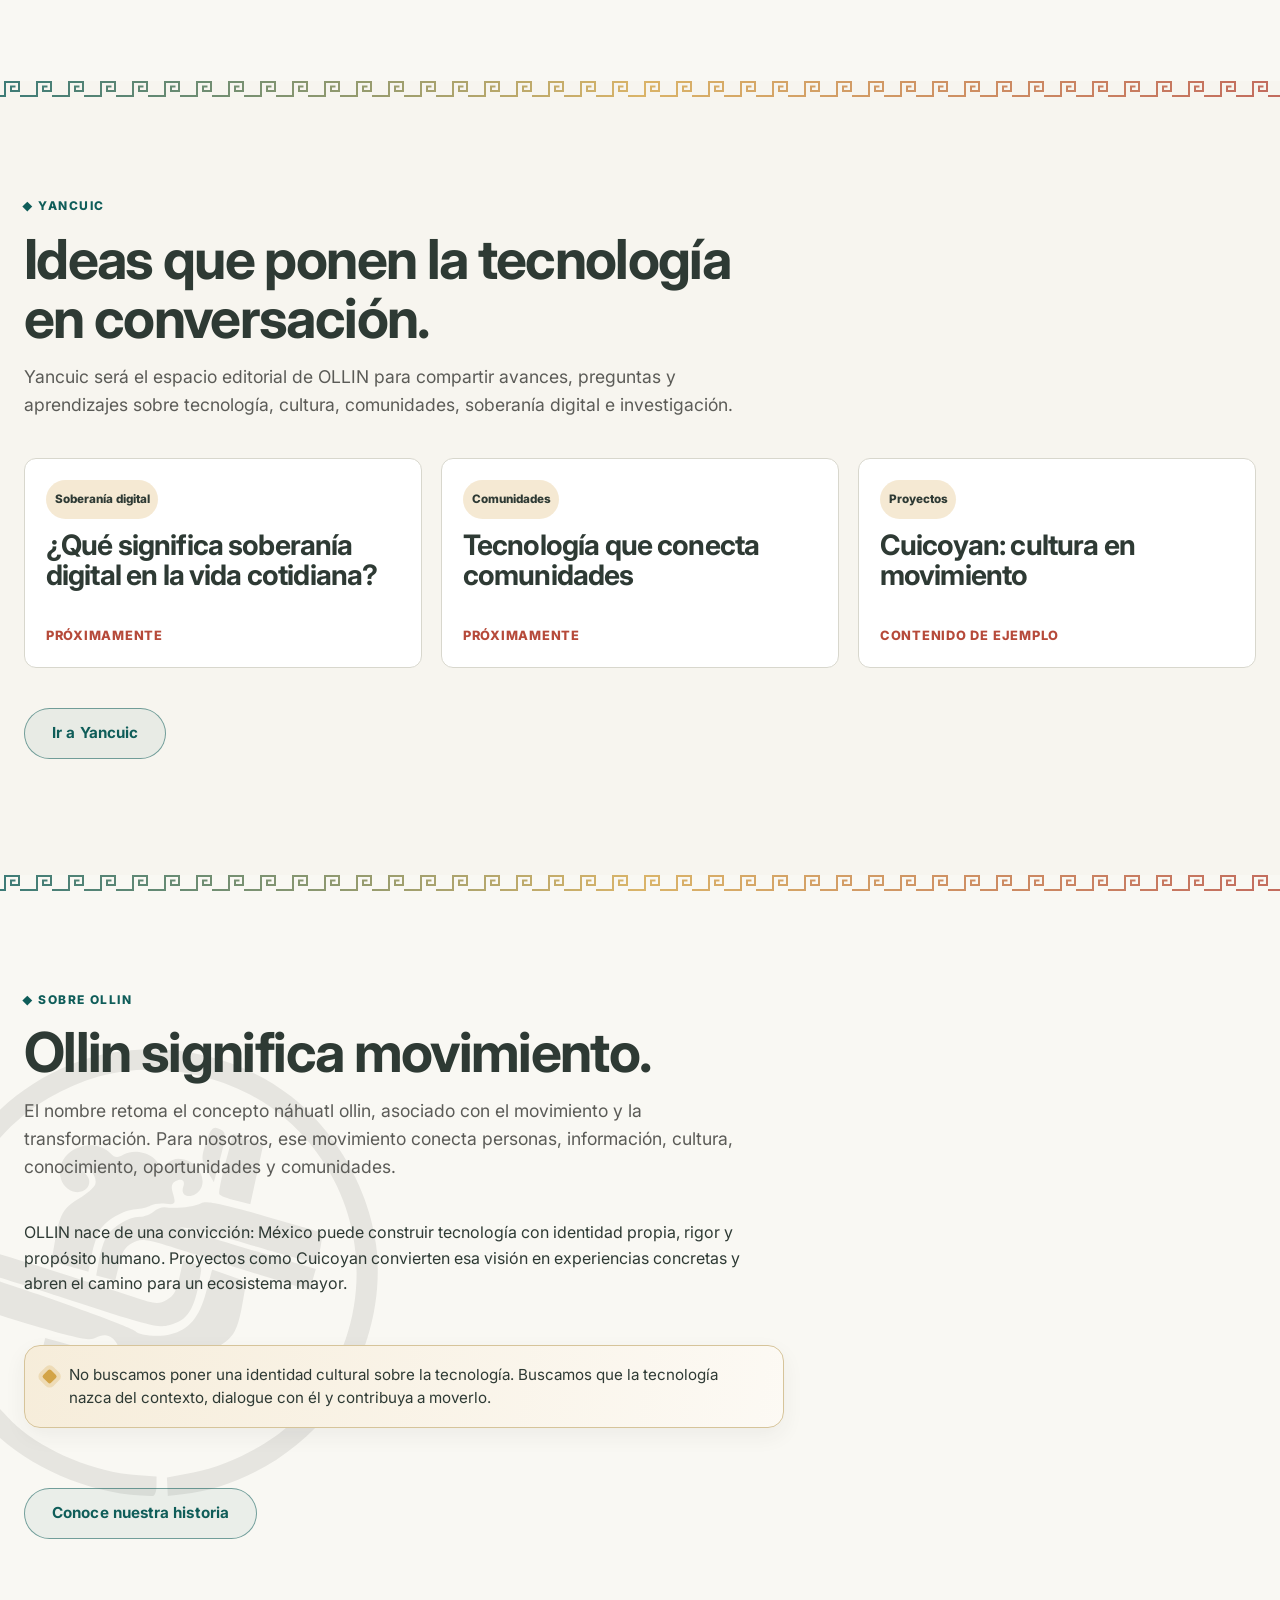
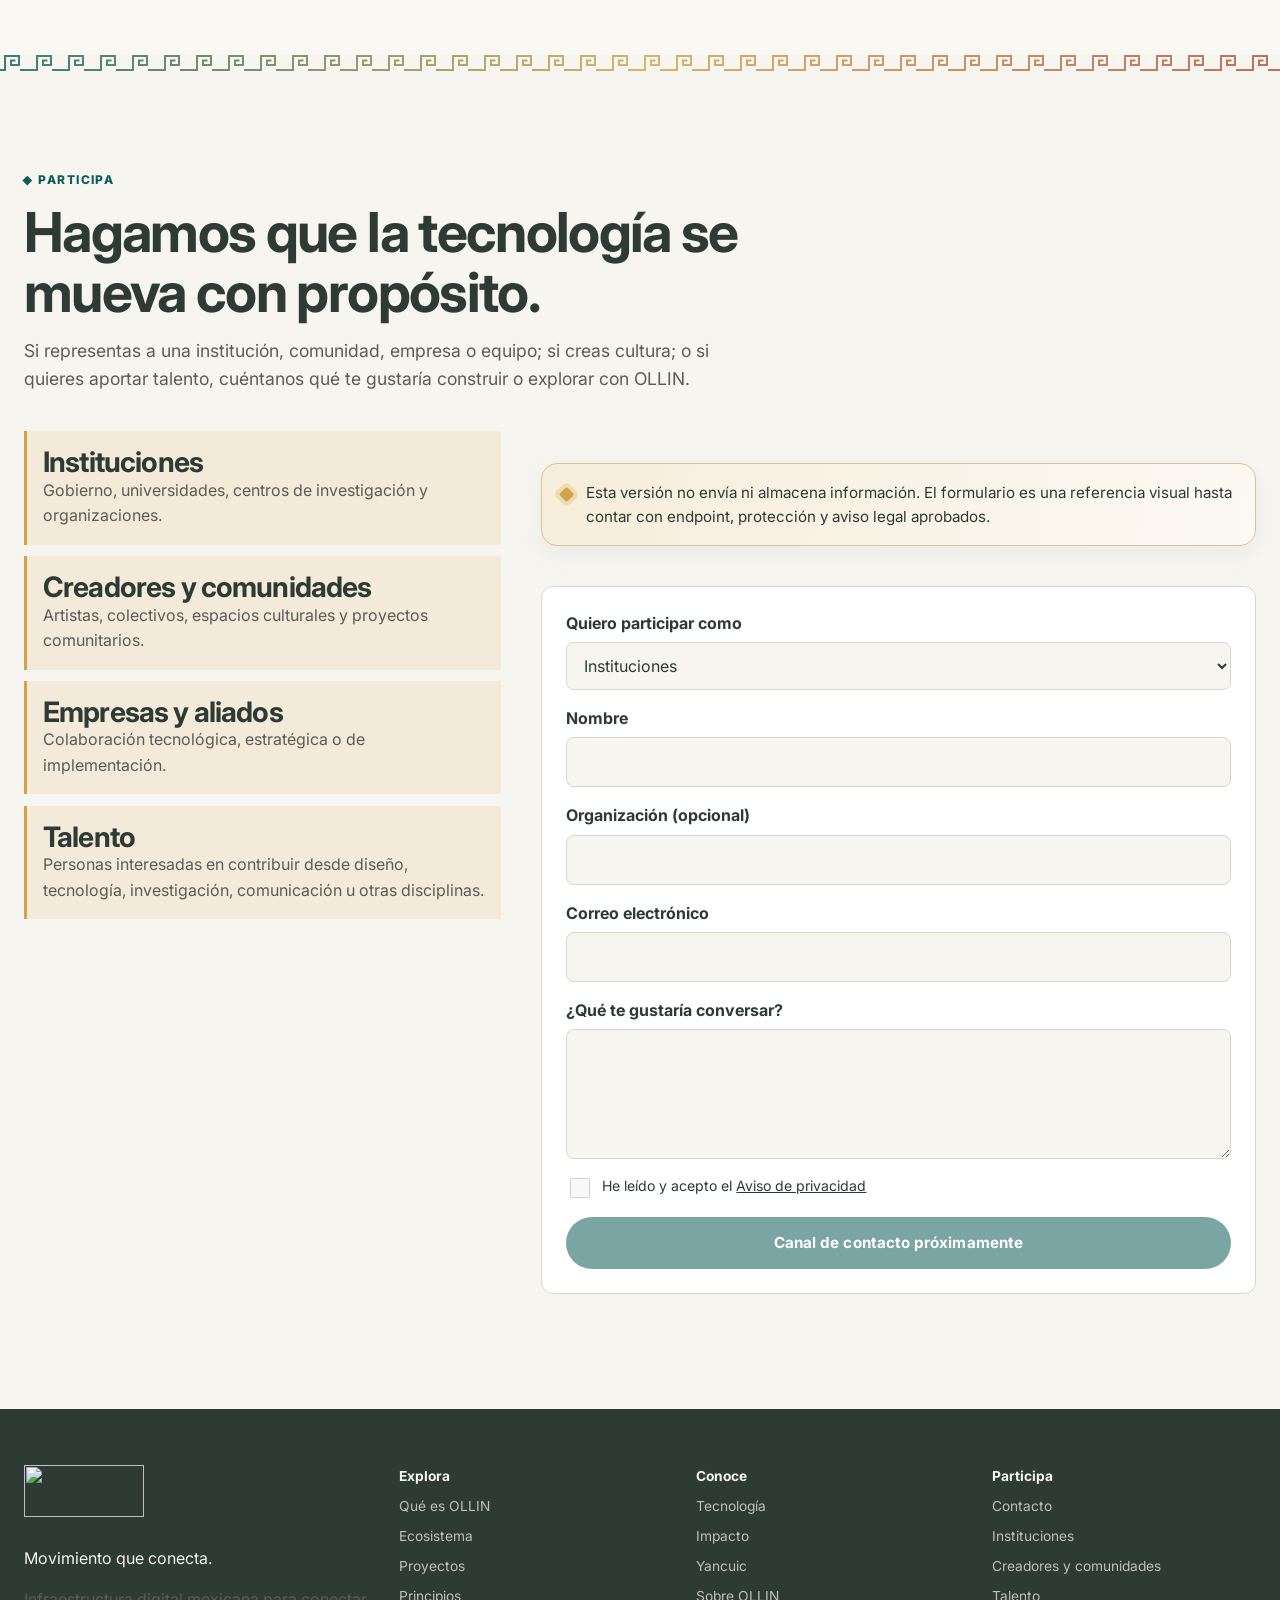
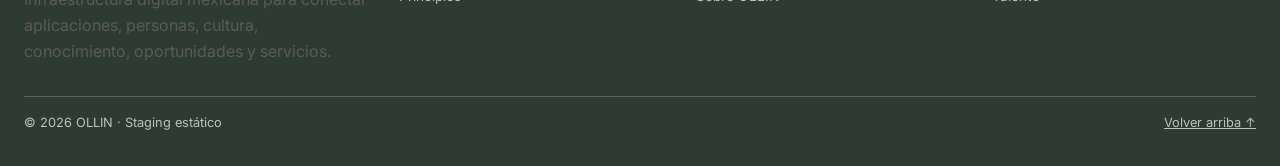
==== commit 5eeaa3da: "Rediseñar tarjetas de principios, logos de proyectos y núcleo del ecosistema Co-Authored-By: Claude " ====
--- a/index.html
+++ b/index.html
@@ -1 +1 @@
-<!doctype html><html lang="es-MX"><head><meta charset="UTF-8"><meta name="viewport" content="width=device-width,initial-scale=1,viewport-fit=cover"><meta name="description" content="OLLIN conecta tecnología, personas, cultura, conocimiento y oportunidades desde México."><meta name="robots" content="noindex,nofollow"><meta name="theme-color" content="#0F5D59"><meta name="apple-mobile-web-app-capable" content="yes"><meta name="apple-mobile-web-app-status-bar-style" content="black-translucent"><meta name="apple-mobile-web-app-title" content="OLLIN"><link rel="preconnect" href="https://fonts.googleapis.com"><link rel="preconnect" href="https://fonts.gstatic.com" crossorigin><link href="https://fonts.googleapis.com/css2?family=Inter:wght@300;400;500;600;700&display=swap" rel="stylesheet"><link rel="icon" href="./public/favicon.svg"><link rel="manifest" href="./public/site.webmanifest"><title>OLLIN · Movimiento que conecta</title></head><body><div class="scroll-progress" aria-hidden="true"></div><div id="app"></div><script type="module" src="./src/main.js?v=20260930-cards"></script></body></html>
+<!doctype html><html lang="es-MX"><head><meta charset="UTF-8"><meta name="viewport" content="width=device-width,initial-scale=1,viewport-fit=cover"><meta name="description" content="OLLIN conecta tecnología, personas, cultura, conocimiento y oportunidades desde México."><meta name="robots" content="noindex,nofollow"><meta name="theme-color" content="#0F5D59"><meta name="apple-mobile-web-app-capable" content="yes"><meta name="apple-mobile-web-app-status-bar-style" content="black-translucent"><meta name="apple-mobile-web-app-title" content="OLLIN"><link rel="preconnect" href="https://fonts.googleapis.com"><link rel="preconnect" href="https://fonts.gstatic.com" crossorigin><link href="https://fonts.googleapis.com/css2?family=Inter:wght@300;400;500;600;700&display=swap" rel="stylesheet"><link rel="icon" href="./public/favicon.svg"><link rel="manifest" href="./public/site.webmanifest"><title>OLLIN · Movimiento que conecta</title></head><body><div class="scroll-progress" aria-hidden="true"></div><div id="app"></div><script type="module" src="./src/main.js?v=20261001-principios"></script></body></html>
